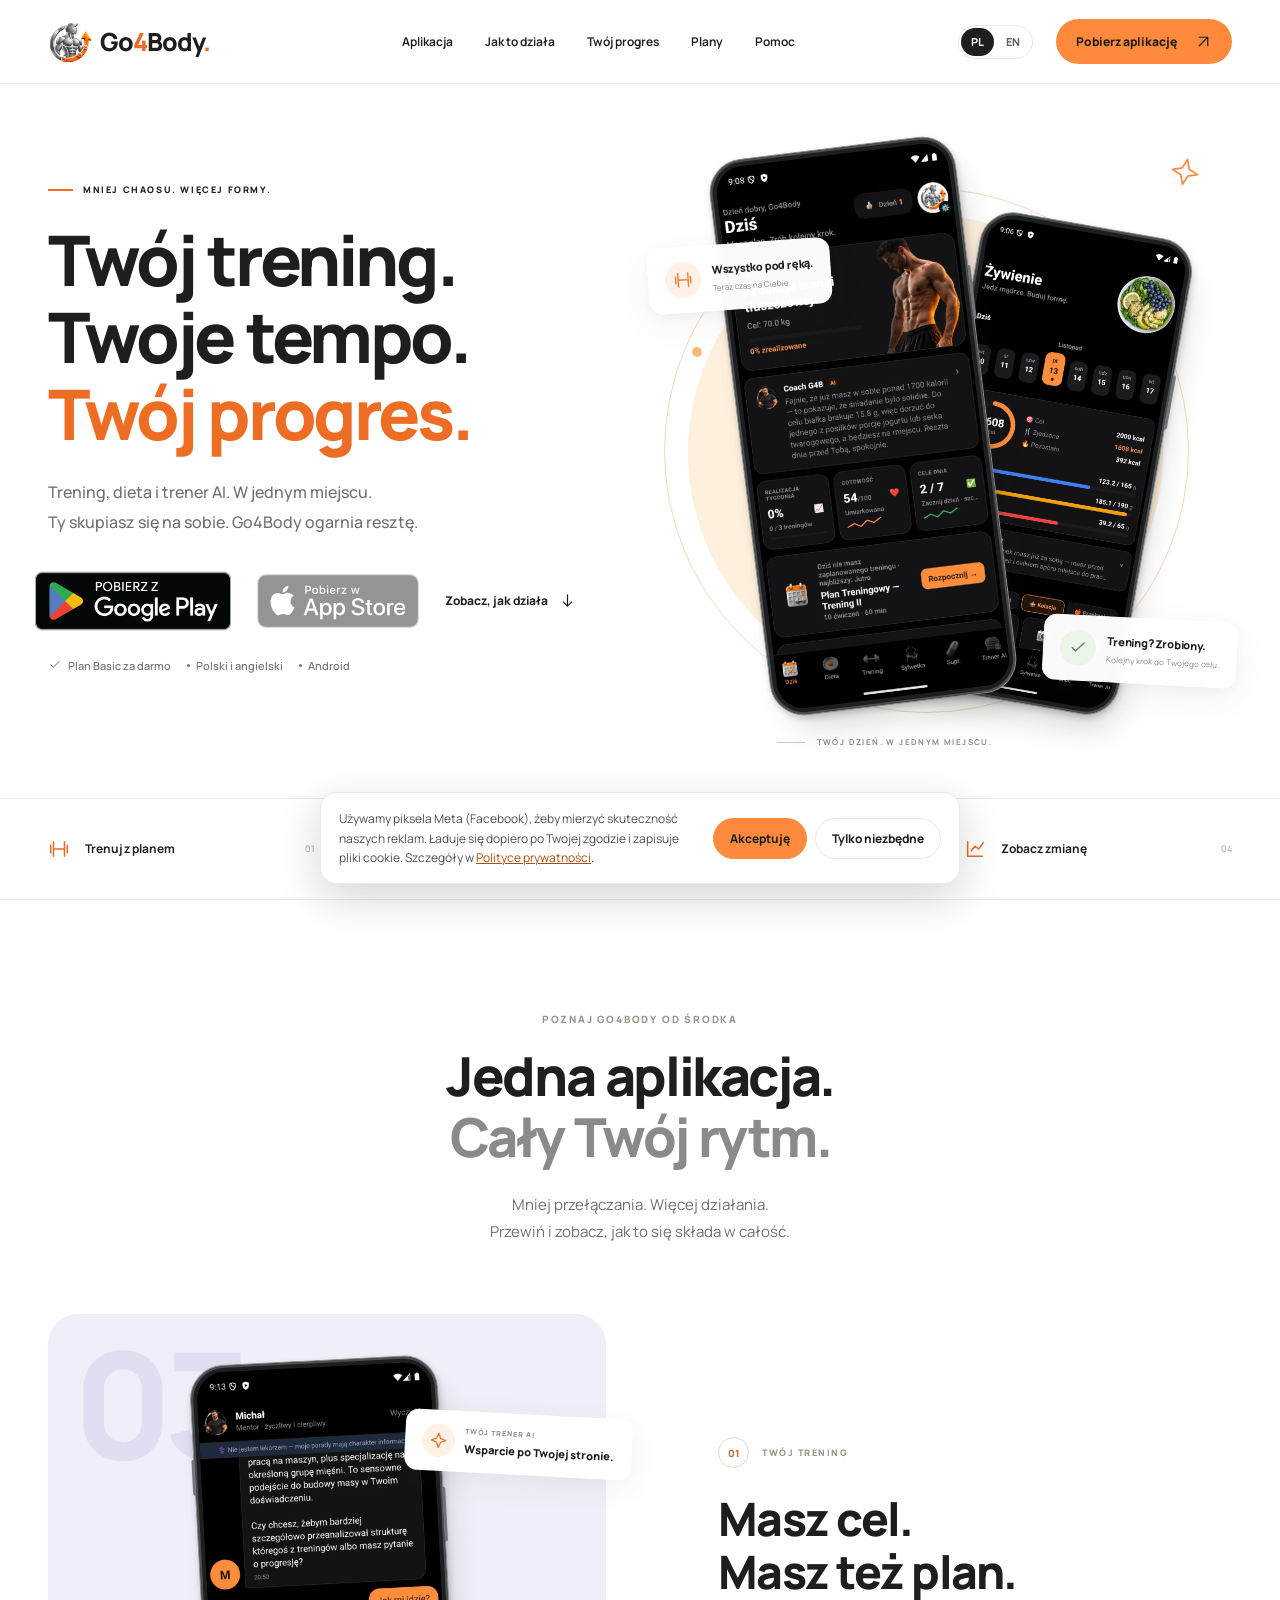
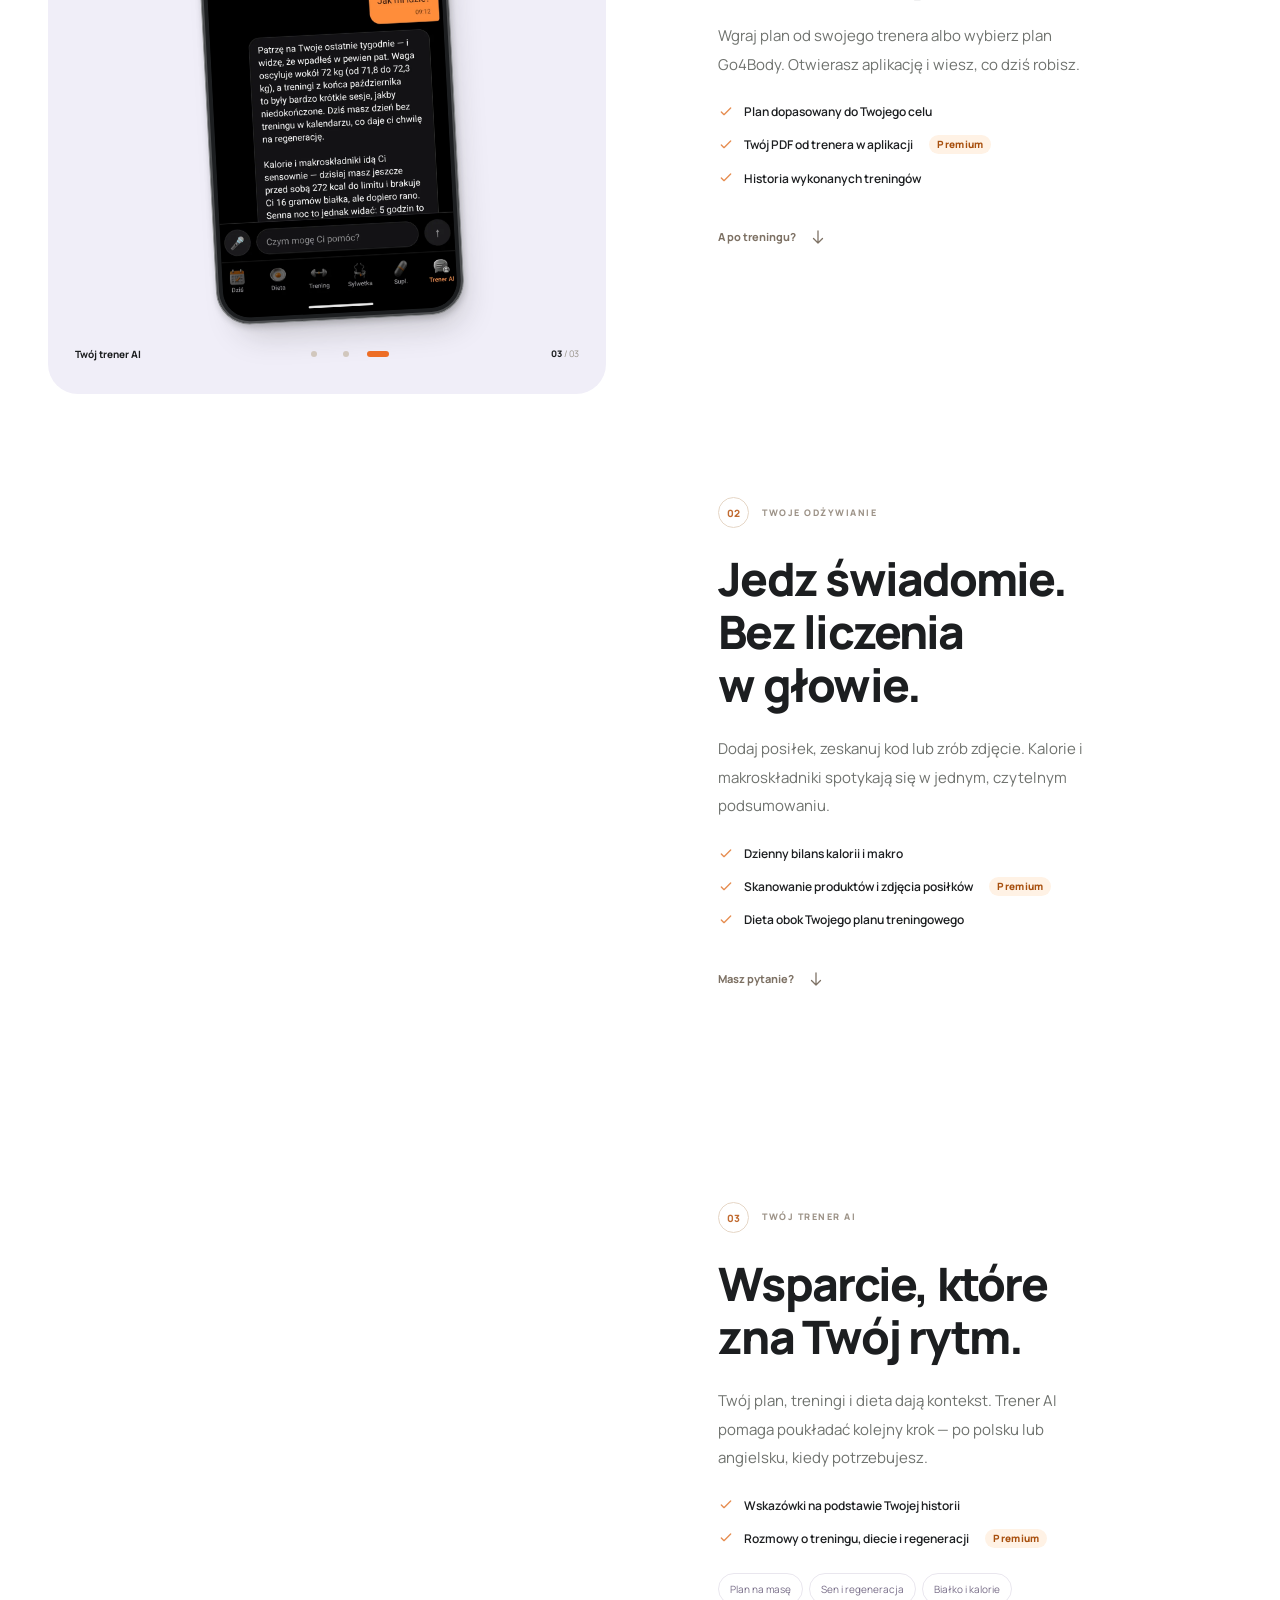
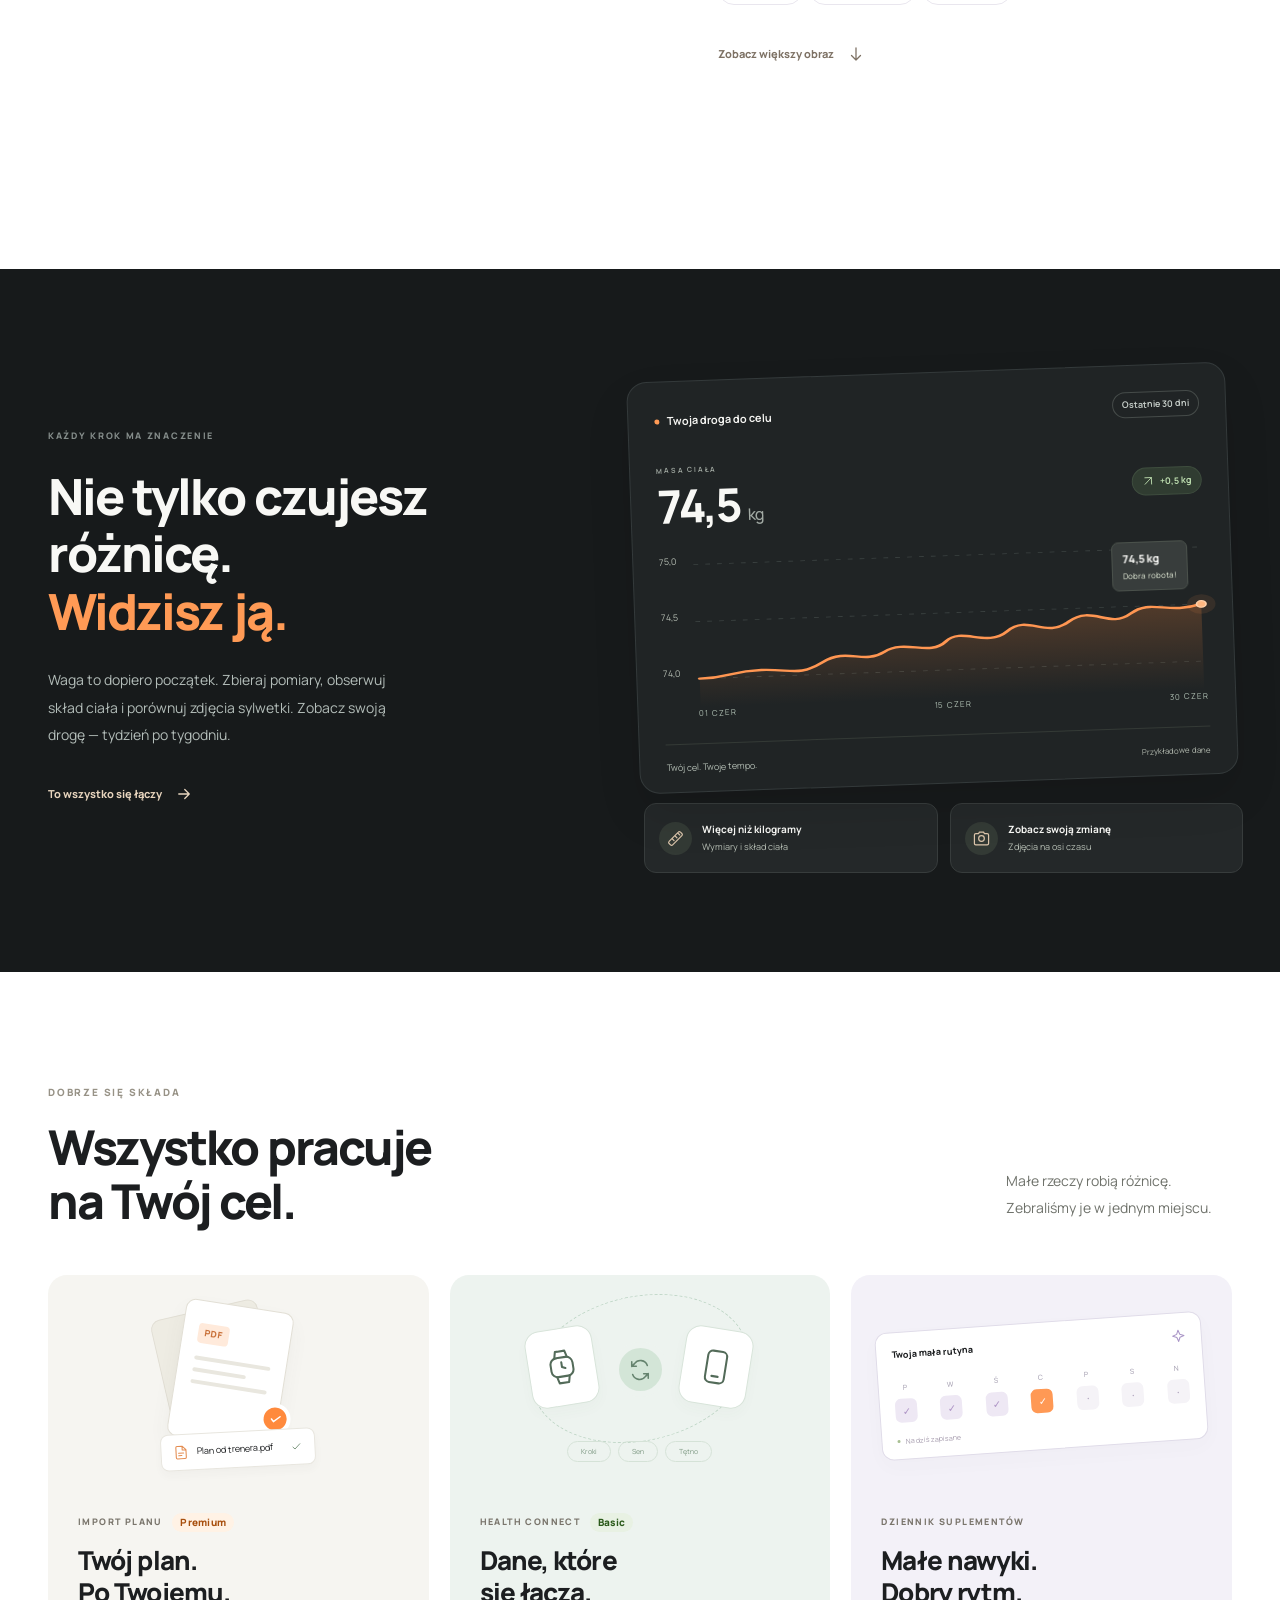
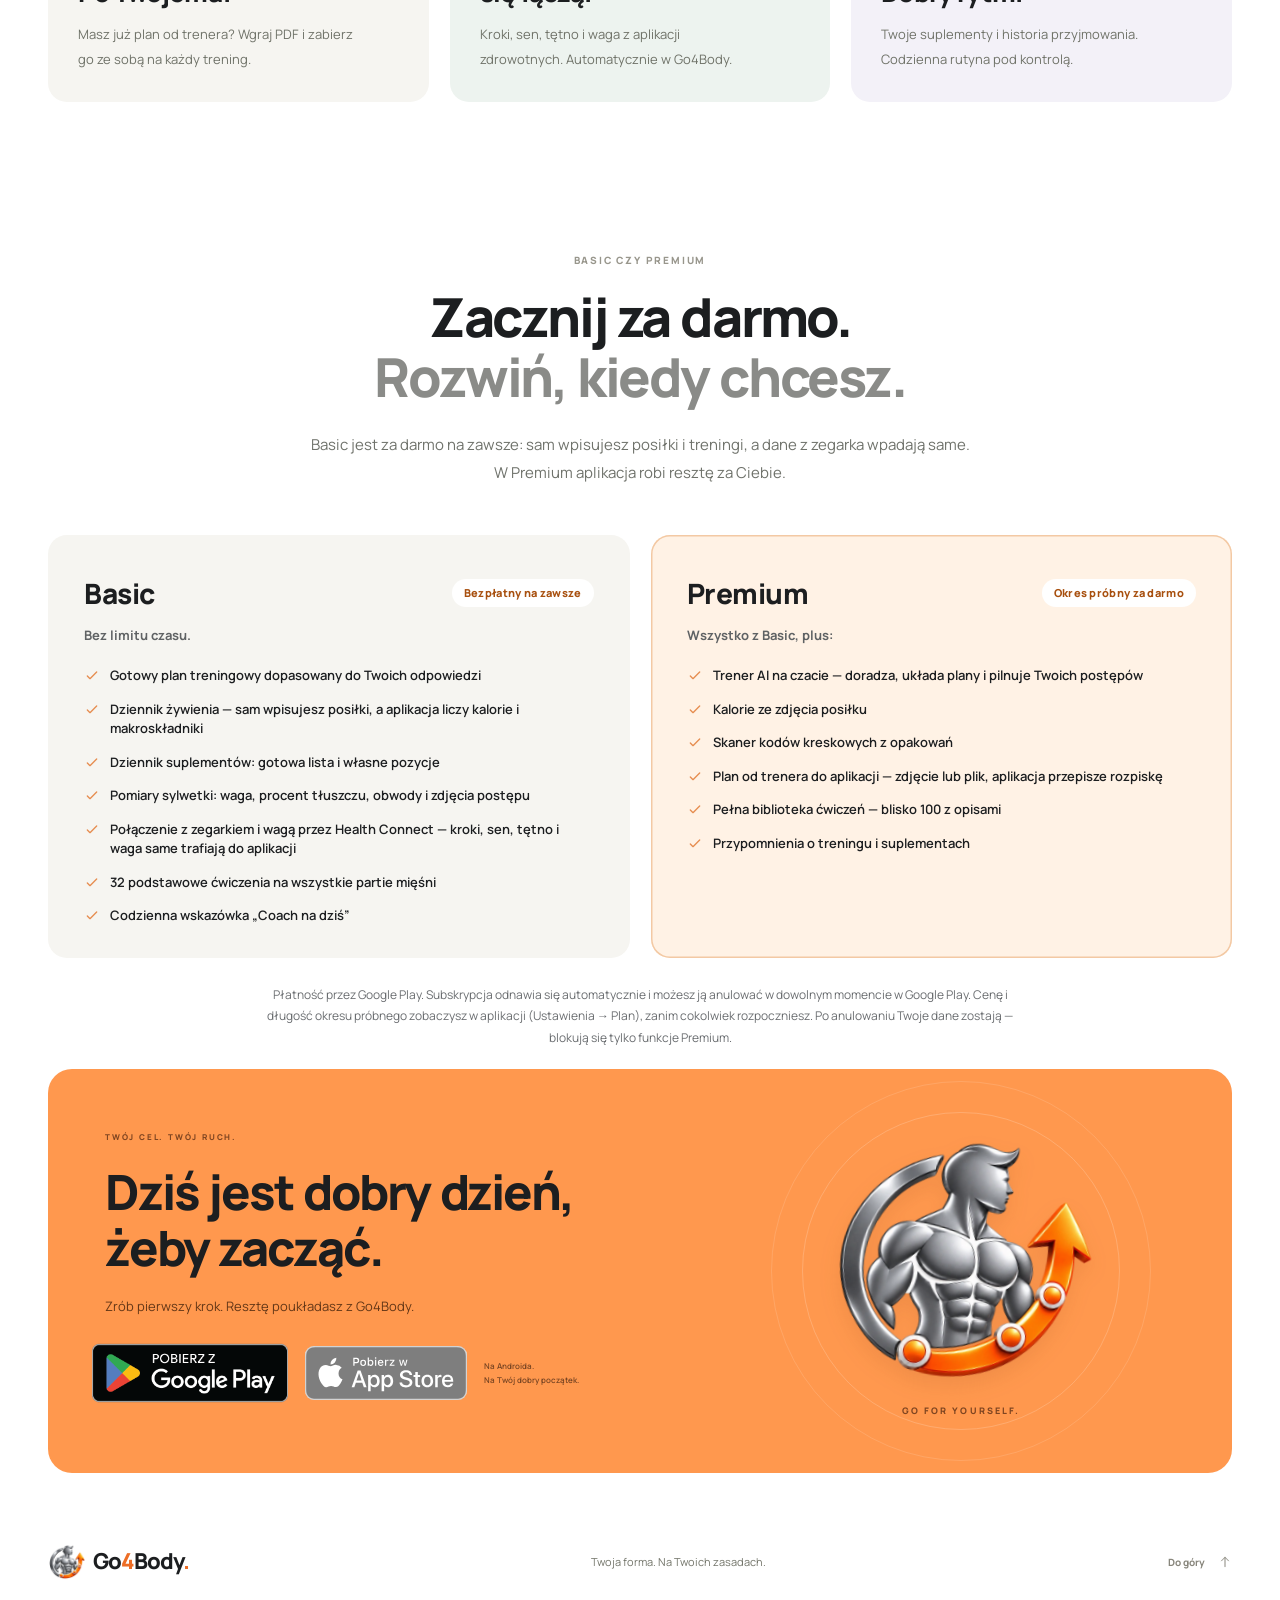
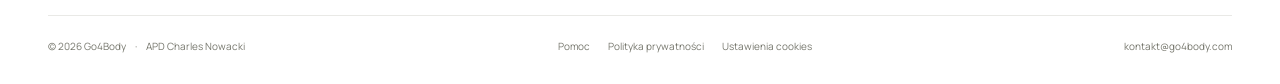
==== index.html @ 2a1e2f47 "feat: angielskie zrzuty aplikacji na stronie (przelacznik PL/EN podmienia obrazy) Cztery nowe obrazy" ====
<!doctype html>
<html lang="pl">
<head>
  <meta charset="utf-8">
  <meta name="viewport" content="width=device-width, initial-scale=1">
  <meta name="theme-color" content="#ff8a3d">
  <meta name="description" content="Trening, dieta i trener AI w jednym miejscu. Gotowy plan Go4Body albo plan od Twojego trenera, skaner produktów i dane z zegarka. Plan Basic za darmo na zawsze.">
  <link rel="canonical" href="https://go4body.com/">
  <meta property="og:type" content="website">
  <meta property="og:site_name" content="Go4Body">
  <meta property="og:locale" content="pl_PL">
  <meta property="og:title" content="Go4Body — Twój trening. Twoje tempo.">
  <meta property="og:description" content="Trening, dieta i trener AI w jednym miejscu. Plan Basic za darmo na zawsze.">
  <meta property="og:url" content="https://go4body.com/">
  <meta property="og:image" content="https://go4body.com/assets/og-image.png">
  <meta property="og:image:width" content="1200">
  <meta property="og:image:height" content="630">
  <meta property="og:image:alt" content="Go4Body — trening, dieta i trener AI w jednym miejscu">
  <meta name="twitter:card" content="summary_large_image">
  <meta name="twitter:image" content="https://go4body.com/assets/og-image.png">
  <title>Go4Body — Twój trening. Twoje tempo.</title>
  <link rel="icon" href="assets/logo.webp" type="image/webp">
  <link rel="apple-touch-icon" href="assets/icon.png">
  <link rel="preload" href="assets/manrope-latin.woff2" as="font" type="font/woff2" crossorigin>
  <link rel="stylesheet" href="styles.css">
  <script src="assets/gsap.min.js" defer></script>
  <script src="assets/ScrollTrigger.min.js" defer></script>
  <script src="script.js" defer></script>
  <!-- Piksel Meta: ładowany DOPIERO po zgodzie użytkownika (baner na dole strony) -->
  <script>
  window.g4bLoadPixel = function () {
    if (window.__g4bPixel) return; window.__g4bPixel = true;
    !function(f,b,e,v,n,t,s)
    {if(f.fbq)return;n=f.fbq=function(){n.callMethod?
    n.callMethod.apply(n,arguments):n.queue.push(arguments)};
    if(!f._fbq)f._fbq=n;n.push=n;n.loaded=!0;n.version='2.0';
    n.queue=[];t=b.createElement(e);t.async=!0;
    t.src=v;s=b.getElementsByTagName(e)[0];
    s.parentNode.insertBefore(t,s)}(window, document,'script',
    'https://connect.facebook.net/en_US/fbevents.js');
    fbq('init', '27949523448076139');
    fbq('track', 'PageView');
  };
  try { if (localStorage.getItem('g4b_consent') === 'granted') window.g4bLoadPixel(); } catch (e) {}
  </script>
</head>
<body>
  <svg class="icon-library" xmlns="http://www.w3.org/2000/svg" aria-hidden="true">
    <defs>
      <symbol id="i-arrow" viewBox="0 0 24 24"><path d="M5 12h14m-6-6 6 6-6 6"/></symbol>
      <symbol id="i-arrow-up" viewBox="0 0 24 24"><path d="M6 18 18 6M6 6h12v12"/></symbol>
      <symbol id="i-down" viewBox="0 0 24 24"><path d="M12 4v16m-6-6 6 6 6-6"/></symbol>
      <symbol id="i-check" viewBox="0 0 24 24"><path d="m5 12 4 4L19 6"/></symbol>
      <symbol id="i-dumbbell" viewBox="0 0 24 24"><path d="M6 4v16M3 8v8m15-12v16m3-12v8M6 12h12"/></symbol>
      <symbol id="i-food" viewBox="0 0 24 24"><path d="M4 3v6a3 3 0 0 0 6 0V3M7 3v18M20 21V3c-5 1-5 11 0 11"/></symbol>
      <symbol id="i-spark" viewBox="0 0 24 24"><path d="m12 3 2.5 6.5L21 12l-6.5 2.5L12 21l-2.5-6.5L3 12l6.5-2.5L12 3Z"/></symbol>
      <symbol id="i-chart" viewBox="0 0 24 24"><path d="M4 4v16h16M8 14l4-5 4 3 5-7"/></symbol>
      <symbol id="i-heart" viewBox="0 0 24 24"><path d="M20.8 4.6a5.5 5.5 0 0 0-7.8 0L12 5.7l-1.1-1.1a5.5 5.5 0 0 0-7.8 7.8L12 21l8.8-8.6a5.5 5.5 0 0 0 0-7.8Z"/></symbol>
      <symbol id="i-file" viewBox="0 0 24 24"><path d="M14 2H6a2 2 0 0 0-2 2v16a2 2 0 0 0 2 2h12a2 2 0 0 0 2-2V8l-6-6Zm0 0v6h6M8 13h8m-8 4h5"/></symbol>
      <symbol id="i-sync" viewBox="0 0 24 24"><path d="M20 7a8 8 0 0 0-14-2L3 8m0-5v5h5m-4 9a8 8 0 0 0 14 2l3-3m0 5v-5h-5"/></symbol>
      <symbol id="i-phone" viewBox="0 0 24 24"><rect x="6" y="2" width="12" height="20" rx="3"/><path d="M10 18h4"/></symbol>
      <symbol id="i-watch" viewBox="0 0 24 24"><rect x="5" y="6" width="14" height="12" rx="4"/><path d="m8 6 1-4h6l1 4m-8 12 1 4h6l1-4m-4-9v3l2 1"/></symbol>
      <symbol id="i-camera" viewBox="0 0 24 24"><path d="m8 5 1-2h6l1 2h4a2 2 0 0 1 2 2v12a2 2 0 0 1-2 2H4a2 2 0 0 1-2-2V7a2 2 0 0 1 2-2h4Z"/><circle cx="12" cy="12" r="4"/></symbol>
      <symbol id="i-ruler" viewBox="0 0 24 24"><path d="m3 16 13-13a2 2 0 0 1 3 0l2 2a2 2 0 0 1 0 3L8 21a2 2 0 0 1-3 0l-2-2a2 2 0 0 1 0-3Zm4-4 3 3m1-7 3 3m1-7 3 3"/></symbol>
      <symbol id="i-menu" viewBox="0 0 24 24"><path d="M4 7h16M4 12h16M4 17h16"/></symbol>
      <symbol id="i-close" viewBox="0 0 24 24"><path d="m6 6 12 12M6 18 18 6"/></symbol>
    </defs>
  </svg>

  <a class="skip-link" href="#main">Przejdź do treści</a>

  <header class="header" id="top">
    <div class="container nav">
      <a class="brand" href="#top" aria-label="Go4Body — początek strony">
        <img src="assets/logo.webp" alt="" width="48" height="48">
        <span>Go<span class="brand-four">4</span>Body<span class="brand-dot">.</span></span>
      </a>
      <nav class="desktop-nav" aria-label="Nawigacja główna">
        <a href="#aplikacja">Aplikacja</a>
        <a href="#jak-to-dziala">Jak to działa</a>
        <a href="#progres">Twój progres</a>
        <a href="#plany">Plany</a>
        <a href="pomoc.html">Pomoc</a>
      </nav>
      <div class="nav-actions">
        <div class="lang-switch" role="group" aria-label="Język strony"><button type="button" class="lang-btn active" data-lang="pl" aria-pressed="true">PL</button><button type="button" class="lang-btn" data-lang="en" aria-pressed="false">EN</button></div>
        <a class="button button-small" href="#pobierz">Pobierz aplikację <svg class="icon"><use href="#i-arrow-up"/></svg></a>
        <button class="menu-toggle" aria-label="Otwórz menu" aria-expanded="false" aria-controls="mobile-menu">
          <svg class="icon menu-open-icon"><use href="#i-menu"/></svg>
          <svg class="icon menu-close-icon"><use href="#i-close"/></svg>
        </button>
      </div>
    </div>
    <nav class="mobile-nav" id="mobile-menu" aria-label="Nawigacja mobilna" hidden>
      <a href="#aplikacja">Aplikacja <span>01</span></a>
      <a href="#jak-to-dziala">Jak to działa <span>02</span></a>
      <a href="#progres">Twój progres <span>03</span></a>
      <a href="#plany">Plany <span>04</span></a>
      <a href="pomoc.html">Pomoc <span>05</span></a>
      <a href="#pobierz">Pobierz Go4Body <svg class="icon"><use href="#i-arrow-up"/></svg></a>
    </nav>
    <div class="reading-progress" aria-hidden="true"></div>
  </header>

  <main id="main">
    <section class="hero container" id="aplikacja" aria-labelledby="hero-title">
      <div class="hero-copy">
        <p class="eyebrow hero-enter"><span class="eyebrow-line"></span> MNIEJ CHAOSU. WIĘCEJ FORMY.</p>
        <h1 id="hero-title" class="hero-enter">Twój trening.<br>Twoje tempo.<br><span class="orange">Twój progres.</span></h1>
        <p class="hero-description hero-enter">Trening, dieta i trener AI. W jednym miejscu.<br>Ty skupiasz się na sobie. Go4Body ogarnia resztę.</p>
        <div class="hero-cta hero-enter">
          <a class="play-badge" href="https://play.google.com/store/apps/details?id=com.go4body.app" target="_blank" rel="noopener noreferrer" aria-label="Pobierz Go4Body z Google Play — otwiera nową kartę">
            <img src="assets/google-play.png" alt="Pobierz z Google Play" width="196" height="76">
          </a>
          <span class="store-soon" tabindex="0" role="img" aria-label="Pobierz z App Store — w planach" data-tip="App Store — w planach"><img src="assets/app-store-pl.svg" alt="" width="162" height="54"></span>
          <a class="text-link hero-demo" href="#jak-to-dziala">Zobacz, jak działa <svg class="icon"><use href="#i-down"/></svg></a>
        </div>
        <div class="hero-notes hero-enter">
          <span><svg class="icon"><use href="#i-check"/></svg> Plan Basic za darmo</span>
          <span><span class="small-dot"></span> Polski i angielski</span>
          <span><span class="small-dot"></span> Android</span>
        </div>
      </div>

      <div class="hero-visual" aria-label="Podgląd ekranów aplikacji Go4Body">
        <div class="hero-disc" aria-hidden="true"></div>
        <div class="orbit orbit-one" aria-hidden="true"></div>
        <div class="orbit-dot" aria-hidden="true"></div>
        <svg class="hero-star icon" aria-hidden="true"><use href="#i-spark"/></svg>
        <div class="hero-phone-back device">
          <div class="device-glass"><img src="assets/screen-diet.webp" data-src-en="assets/screen-diet-en.webp" alt="Go4Body: bilans kalorii, makroskładniki i dziennik posiłków" width="720" height="1680"></div>
        </div>
        <div class="hero-phone-front device">
          <div class="device-glass"><img src="assets/screen-health.webp" data-src-en="assets/screen-health-en.webp" alt="Go4Body: podsumowanie dnia, cel, trening, kroki, sen i kalorie" width="720" height="1680" fetchpriority="high"></div>
        </div>
        <div class="floating-note note-top">
          <span class="note-icon"><svg class="icon"><use href="#i-dumbbell"/></svg></span>
          <span><strong>Wszystko pod ręką.</strong><small>Teraz czas na Ciebie.</small></span>
        </div>
        <div class="floating-note note-bottom">
          <span class="note-icon success"><svg class="icon"><use href="#i-check"/></svg></span>
          <span><strong>Trening? Zrobiony.</strong><small>Kolejny krok do Twojego celu.</small></span>
        </div>
        <p class="hero-visual-caption"><span class="caption-line"></span> TWÓJ DZIEŃ. W JEDNYM MIEJSCU.</p>
      </div>
    </section>

    <div class="benefit-band">
      <div class="container benefits">
        <a href="#krok-trening"><svg class="icon"><use href="#i-dumbbell"/></svg><span>Trenuj z planem</span><span class="benefit-number">01</span></a>
        <a href="#krok-dieta"><svg class="icon"><use href="#i-food"/></svg><span>Jedz świadomie</span><span class="benefit-number">02</span></a>
        <a href="#krok-coach"><svg class="icon"><use href="#i-spark"/></svg><span>Zapytaj trenera AI</span><span class="benefit-number">03</span></a>
        <a href="#progres"><svg class="icon"><use href="#i-chart"/></svg><span>Zobacz zmianę</span><span class="benefit-number">04</span></a>
      </div>
    </div>

    <section class="tour container" id="jak-to-dziala" aria-labelledby="tour-title">
      <div class="section-heading centered reveal">
        <p class="eyebrow">POZNAJ GO4BODY OD ŚRODKA</p>
        <h2 id="tour-title">Jedna aplikacja.<br><span class="muted-heading">Cały Twój rytm.</span></h2>
        <p>Mniej przełączania. Więcej działania.<br>Przewiń i zobacz, jak to się składa w całość.</p>
      </div>

      <div class="tour-layout">
        <div class="tour-visual-wrap">
          <div class="tour-visual" data-stage="0">
            <div class="tour-stage-number" aria-hidden="true">01</div>
            <div class="tour-phone device">
              <div class="device-glass tour-screens">
                <img class="tour-screen active" data-screen="0" src="assets/screen-training.webp" data-src-en="assets/screen-training-en.webp" alt="Ekran planu treningowego Go4Body" width="720" height="1680" loading="lazy">
                <img class="tour-screen" data-screen="1" src="assets/screen-diet.webp" data-src-en="assets/screen-diet-en.webp" alt="Ekran diety Go4Body" width="720" height="1680" loading="lazy" aria-hidden="true">
                <img class="tour-screen" data-screen="2" src="assets/screen-coach.webp" data-src-en="assets/screen-coach-en.webp" alt="Ekran trenera AI Go4Body" width="720" height="1680" loading="lazy" aria-hidden="true">
              </div>
            </div>
            <div class="tour-callout">
              <span class="tour-callout-icon"><svg class="icon"><use href="#i-dumbbell"/></svg></span>
              <span><small>TWÓJ TRENING</small><strong>Plan. Gotowy na dziś.</strong></span>
            </div>
            <div class="tour-control-row">
              <span class="tour-caption">Twój trening</span>
              <div class="tour-controls" aria-label="Przejdź do ekranu aplikacji">
                <button class="active" data-step-target="0" aria-label="Pokaż trening" aria-current="step"><span></span></button>
                <button data-step-target="1" aria-label="Pokaż dietę"><span></span></button>
                <button data-step-target="2" aria-label="Pokaż trenera AI"><span></span></button>
              </div>
              <span class="tour-counter"><span class="current-number">01</span> / 03</span>
            </div>
          </div>
        </div>

        <div class="tour-steps">
          <article class="tour-step" id="krok-trening" data-step="0">
            <div class="step-content reveal">
              <p class="step-eyebrow"><span>01</span> TWÓJ TRENING</p>
              <h3>Masz cel.<br>Masz też plan.</h3>
              <p class="step-description">Wgraj plan od swojego trenera albo wybierz plan Go4Body. Otwierasz aplikację i wiesz, co dziś robisz.</p>
              <ul class="check-list">
                <li><svg class="icon"><use href="#i-check"/></svg> Plan dopasowany do Twojego celu</li>
                <li><svg class="icon"><use href="#i-check"/></svg> Twój PDF od trenera w aplikacji <em class="tier">Premium</em></li>
                <li><svg class="icon"><use href="#i-check"/></svg> Historia wykonanych treningów</li>
              </ul>
              <a class="text-link step-next" href="#krok-dieta">A po treningu? <svg class="icon"><use href="#i-down"/></svg></a>
            </div>
            <div class="mobile-step-visual peach"><div class="device"><div class="device-glass"><img src="assets/screen-training.webp" data-src-en="assets/screen-training-en.webp" alt="Plan treningowy w Go4Body" width="720" height="1680" loading="lazy"></div></div></div>
          </article>
          <article class="tour-step" id="krok-dieta" data-step="1">
            <div class="step-content reveal">
              <p class="step-eyebrow"><span>02</span> TWOJE ODŻYWIANIE</p>
              <h3>Jedz świadomie.<br>Bez liczenia<br>w głowie.</h3>
              <p class="step-description">Dodaj posiłek, zeskanuj kod lub zrób zdjęcie. Kalorie i makroskładniki spotykają się w jednym, czytelnym podsumowaniu.</p>
              <ul class="check-list">
                <li><svg class="icon"><use href="#i-check"/></svg> Dzienny bilans kalorii i makro</li>
                <li><svg class="icon"><use href="#i-check"/></svg> Skanowanie produktów i zdjęcia posiłków <em class="tier">Premium</em></li>
                <li><svg class="icon"><use href="#i-check"/></svg> Dieta obok Twojego planu treningowego</li>
              </ul>
              <a class="text-link step-next" href="#krok-coach">Masz pytanie? <svg class="icon"><use href="#i-down"/></svg></a>
            </div>
            <div class="mobile-step-visual mint"><div class="device"><div class="device-glass"><img src="assets/screen-diet.webp" data-src-en="assets/screen-diet-en.webp" alt="Bilans kalorii i makroskładników w Go4Body" width="720" height="1680" loading="lazy"></div></div></div>
          </article>
          <article class="tour-step" id="krok-coach" data-step="2">
            <div class="step-content reveal">
              <p class="step-eyebrow"><span>03</span> TWÓJ TRENER AI</p>
              <h3>Wsparcie, które<br>zna Twój rytm.</h3>
              <p class="step-description">Twój plan, treningi i dieta dają kontekst. Trener AI pomaga poukładać kolejny krok — po polsku lub angielsku, kiedy potrzebujesz.</p>
              <ul class="check-list">
                <li><svg class="icon"><use href="#i-check"/></svg> Wskazówki na podstawie Twojej historii</li>
                <li><svg class="icon"><use href="#i-check"/></svg> Rozmowy o treningu, diecie i regeneracji <em class="tier">Premium</em></li>
              </ul>
              <div class="topic-chips"><span>Plan na masę</span><span>Sen i regeneracja</span><span>Białko i kalorie</span></div>
              <a class="text-link step-next" href="#progres">Zobacz większy obraz <svg class="icon"><use href="#i-down"/></svg></a>
            </div>
            <div class="mobile-step-visual lilac"><div class="device"><div class="device-glass"><img src="assets/screen-coach.webp" data-src-en="assets/screen-coach-en.webp" alt="Trener AI i tematy rozmów w Go4Body" width="720" height="1680" loading="lazy"></div></div></div>
          </article>
        </div>
      </div>
    </section>

    <section class="progress-section" id="progres" aria-labelledby="progress-title">
      <div class="container progress-layout">
        <div class="progress-copy reveal">
          <p class="eyebrow">KAŻDY KROK MA ZNACZENIE</p>
          <h2 id="progress-title">Nie tylko czujesz<br>różnicę.<br><span>Widzisz ją.</span></h2>
          <p>Waga to dopiero początek. Zbieraj pomiary, obserwuj skład ciała i porównuj zdjęcia sylwetki. Zobacz swoją drogę — tydzień po tygodniu.</p>
          <a class="text-link" href="#wszystko">To wszystko się łączy <svg class="icon"><use href="#i-arrow"/></svg></a>
        </div>
        <div class="progress-visual reveal">
          <div class="analytics-card">
            <div class="analytics-top"><span><span class="chart-dot"></span> Twoja droga do celu</span><span class="chart-period">Ostatnie 30 dni</span></div>
            <div class="analytics-summary"><div><small>MASA CIAŁA</small><strong>74,5 <span>kg</span></strong></div><div class="chart-change"><svg class="icon"><use href="#i-arrow-up"/></svg> +0,5 kg</div></div>
            <div class="chart" role="img" aria-label="Przykładowy wykres masy ciała: wzrost od 74 do 74,5 kilograma w ciągu miesiąca.">
              <div class="chart-scale"><span>75,0</span><span>74,5</span><span>74,0</span></div>
              <svg viewBox="0 0 430 190" preserveAspectRatio="none" aria-hidden="true">
                <defs><linearGradient id="chart-fill" x1="0" y1="0" x2="0" y2="1"><stop offset="0%" stop-color="#ff8a3d" stop-opacity=".22"/><stop offset="100%" stop-color="#ff8a3d" stop-opacity="0"/></linearGradient></defs>
                <path class="chart-grid" d="M0 15H430M0 85H430M0 155H430"/>
                <path class="chart-area" d="M2 155C28 155 28 147 54 147S85 157 106 140S140 145 158 130S196 138 210 120S244 130 262 110S294 121 314 101S348 112 366 94S397 97 426 85V190H2Z"/>
                <path class="chart-line" d="M2 155C28 155 28 147 54 147S85 157 106 140S140 145 158 130S196 138 210 120S244 130 262 110S294 121 314 101S348 112 366 94S397 97 426 85"/>
                <circle class="chart-end-halo" cx="426" cy="85" r="12"/><circle class="chart-end-dot" cx="426" cy="85" r="4"/>
              </svg>
              <div class="chart-tooltip">74,5 kg <span>Dobra robota!</span></div>
              <div class="chart-dates"><span>01 CZER</span><span>15 CZER</span><span>30 CZER</span></div>
            </div>
            <div class="analytics-bottom"><span>Twój cel. Twoje tempo.</span><span>Przykładowe dane</span></div>
          </div>
          <div class="progress-mini-cards">
            <div><span class="mini-icon"><svg class="icon"><use href="#i-ruler"/></svg></span><span><strong>Więcej niż kilogramy</strong><small>Wymiary i skład ciała</small></span></div>
            <div><span class="mini-icon"><svg class="icon"><use href="#i-camera"/></svg></span><span><strong>Zobacz swoją zmianę</strong><small>Zdjęcia na osi czasu</small></span></div>
          </div>
        </div>
      </div>
    </section>

    <section class="extras container" id="wszystko" aria-labelledby="extras-title">
      <div class="extras-heading reveal">
        <div><p class="eyebrow">DOBRZE SIĘ SKŁADA</p><h2 id="extras-title">Wszystko pracuje<br>na Twój cel.</h2></div>
        <p>Małe rzeczy robią różnicę.<br>Zebraliśmy je w jednym miejscu.</p>
      </div>
      <div class="extras-grid">
        <article class="extra-card extra-pdf reveal">
          <div class="extra-illustration pdf-illustration" aria-hidden="true">
            <div class="paper paper-back"></div>
            <div class="paper paper-front"><span class="pdf-label">PDF</span><span class="paper-line"></span><span class="paper-line short"></span><span class="paper-line"></span><div class="paper-check"><svg class="icon"><use href="#i-check"/></svg></div></div>
            <div class="file-chip"><svg class="icon"><use href="#i-file"/></svg> Plan od trenera.pdf <svg class="icon"><use href="#i-check"/></svg></div>
          </div>
          <div class="extra-copy"><span class="extra-kicker">IMPORT PLANU <em class="tier">Premium</em></span><h3>Twój plan.<br>Po Twojemu.</h3><p>Masz już plan od trenera? Wgraj PDF i zabierz go ze sobą na każdy trening.</p></div>
        </article>
        <article class="extra-card extra-health reveal">
          <div class="extra-illustration health-illustration" aria-hidden="true">
            <div class="health-orbit"></div>
            <div class="health-node watch-node"><svg class="icon"><use href="#i-watch"/></svg></div>
            <div class="sync-node"><svg class="icon"><use href="#i-sync"/></svg></div>
            <div class="health-node phone-node"><svg class="icon"><use href="#i-phone"/></svg></div>
            <div class="health-tags"><span>Kroki</span><span>Sen</span><span>Tętno</span></div>
          </div>
          <div class="extra-copy"><span class="extra-kicker">HEALTH CONNECT <em class="tier tier-basic">Basic</em></span><h3>Dane, które<br>się łączą.</h3><p>Kroki, sen, tętno i waga z aplikacji zdrowotnych. Automatycznie w Go4Body.</p></div>
        </article>
        <article class="extra-card extra-habits reveal">
          <div class="extra-illustration habits-illustration" aria-hidden="true">
            <div class="habit-widget"><div class="habit-widget-top"><span>Twoja mała rutyna</span><svg class="icon"><use href="#i-spark"/></svg></div><div class="habit-days"><span>P<i class="done">✓</i></span><span>W<i class="done">✓</i></span><span>Ś<i class="done">✓</i></span><span>C<i class="today">✓</i></span><span>P<i>·</i></span><span>S<i>·</i></span><span>N<i>·</i></span></div><div class="habit-saved"><span class="small-dot"></span> Na dziś zapisane</div></div>
          </div>
          <div class="extra-copy"><span class="extra-kicker">DZIENNIK SUPLEMENTÓW</span><h3>Małe nawyki.<br>Dobry rytm.</h3><p>Twoje suplementy i historia przyjmowania. Codzienna rutyna pod kontrolą.</p></div>
        </article>
      </div>
    </section>

    <section class="plans container" id="plany" aria-labelledby="plans-title">
      <div class="section-heading centered reveal">
        <p class="eyebrow">BASIC CZY PREMIUM</p>
        <h2 id="plans-title">Zacznij za darmo.<br><span class="muted-heading">Rozwiń, kiedy chcesz.</span></h2>
        <p>Basic jest za darmo na zawsze: sam wpisujesz posiłki i treningi, a dane z zegarka wpadają same.<br>W Premium aplikacja robi resztę za Ciebie.</p>
      </div>
      <div class="plans-grid">
        <article class="plan-card reveal">
          <div class="plan-head"><h3>Basic</h3><span class="plan-tag">Bezpłatny na zawsze</span></div>
          <p class="plan-lead">Bez limitu czasu.</p>
          <ul class="check-list"><li><svg class="icon"><use href="#i-check"/></svg> Gotowy plan treningowy dopasowany do Twoich odpowiedzi</li><li><svg class="icon"><use href="#i-check"/></svg> Dziennik żywienia — sam wpisujesz posiłki, a aplikacja liczy kalorie i makroskładniki</li><li><svg class="icon"><use href="#i-check"/></svg> Dziennik suplementów: gotowa lista i własne pozycje</li><li><svg class="icon"><use href="#i-check"/></svg> Pomiary sylwetki: waga, procent tłuszczu, obwody i zdjęcia postępu</li><li><svg class="icon"><use href="#i-check"/></svg> Połączenie z zegarkiem i wagą przez Health Connect — kroki, sen, tętno i waga same trafiają do aplikacji</li><li><svg class="icon"><use href="#i-check"/></svg> 32 podstawowe ćwiczenia na wszystkie partie mięśni</li><li><svg class="icon"><use href="#i-check"/></svg> Codzienna wskazówka „Coach na dziś”</li></ul>
        </article>
        <article class="plan-card plan-card-premium reveal">
          <div class="plan-head"><h3>Premium</h3><span class="plan-tag">Okres próbny za darmo</span></div>
          <p class="plan-lead">Wszystko z Basic, plus:</p>
          <ul class="check-list"><li><svg class="icon"><use href="#i-check"/></svg> Trener AI na czacie — doradza, układa plany i pilnuje Twoich postępów</li><li><svg class="icon"><use href="#i-check"/></svg> Kalorie ze zdjęcia posiłku</li><li><svg class="icon"><use href="#i-check"/></svg> Skaner kodów kreskowych z opakowań</li><li><svg class="icon"><use href="#i-check"/></svg> Plan od trenera do aplikacji — zdjęcie lub plik, aplikacja przepisze rozpiskę</li><li><svg class="icon"><use href="#i-check"/></svg> Pełna biblioteka ćwiczeń — blisko 100 z opisami</li><li><svg class="icon"><use href="#i-check"/></svg> Przypomnienia o treningu i suplementach</li></ul>
        </article>
      </div>
      <p class="plans-note">Płatność przez Google Play. Subskrypcja odnawia się automatycznie i możesz ją anulować w dowolnym momencie w Google Play. Cenę i długość okresu próbnego zobaczysz w aplikacji (Ustawienia → Plan), zanim cokolwiek rozpoczniesz. Po anulowaniu Twoje dane zostają — blokują się tylko funkcje Premium.</p>
    </section>

    <section class="download-section container" id="pobierz" aria-labelledby="download-title">
      <div class="download-card reveal">
        <div class="download-copy">
          <p class="eyebrow">TWÓJ CEL. TWÓJ RUCH.</p>
          <h2 id="download-title">Dziś jest dobry dzień,<br>żeby zacząć.</h2>
          <p>Zrób pierwszy krok. Resztę poukładasz z Go4Body.</p>
          <div class="download-links"><a class="play-badge" href="https://play.google.com/store/apps/details?id=com.go4body.app" target="_blank" rel="noopener noreferrer" aria-label="Pobierz Go4Body z Google Play — otwiera nową kartę"><img src="assets/google-play.png" alt="Pobierz z Google Play" width="196" height="76" loading="lazy"></a><span class="store-soon" tabindex="0" role="img" aria-label="Pobierz z App Store — w planach" data-tip="App Store — w planach"><img src="assets/app-store-pl.svg" alt="" width="162" height="54"></span><span>Na Androida.<br>Na Twój dobry początek.</span></div>
        </div>
        <div class="download-art" aria-hidden="true"><div class="download-ring ring-a"></div><div class="download-ring ring-b"></div><img src="assets/logo.webp" alt="" width="360" height="360" loading="lazy"><span class="download-art-caption">GO FOR YOURSELF.</span></div>
      </div>
    </section>
  </main>

  <footer class="footer container">
    <div class="footer-top"><a class="brand" href="#top" aria-label="Go4Body — początek strony"><img src="assets/logo.webp" alt="" width="42" height="42"><span>Go<span class="brand-four">4</span>Body<span class="brand-dot">.</span></span></a><span class="footer-tagline">Twoja forma. Na Twoich zasadach.</span><a class="text-link" href="#top">Do góry <svg class="icon"><use href="#i-down"/></svg></a></div>
    <div class="footer-bottom"><span>© 2026 Go4Body <span class="footer-dot">·</span> APD Charles Nowacki</span><span class="footer-links"><a href="pomoc.html">Pomoc</a><a href="privacy.html">Polityka prywatności</a><button type="button" class="footer-link-btn" id="cookieSettings">Ustawienia cookies</button></span><a href="mailto:kontakt@go4body.com">kontakt@go4body.com</a></div>
  </footer>

  <div class="consent" id="consent" role="dialog" aria-label="Zgoda na pliki cookie">
    <p>Używamy piksela Meta (Facebook), żeby mierzyć skuteczność naszych reklam. Ładuje się dopiero po Twojej zgodzie i zapisuje pliki cookie. Szczegóły w <a href="privacy.html#strona-www">Polityce prywatności</a>.</p>
    <div class="consent-actions">
      <button type="button" class="consent-btn primary" id="consentYes">Akceptuję</button>
      <button type="button" class="consent-btn" id="consentNo">Tylko niezbędne</button>
    </div>
  </div>
  <script>
  (function () {
    // ── Język PL / EN: tłumaczenie tekstów w locie (oryginał polski zostaje w HTML, dla wyszukiwarek) ──
    var EN = {
  "__title": "Go4Body — Your training. Your pace.",
  "__description": "Training, nutrition and an AI coach in one place. A ready-made Go4Body plan or your trainer's plan, a product scanner and watch data. The Basic plan is free forever.",
  "Przejdź do treści": "Skip to content",
  "Aplikacja": "App",
  "Jak to działa": "How it works",
  "Twój progres": "Your progress",
  "Plany": "Plans",
  "Pomoc": "Help",
  "Pobierz aplikację": "Get the app",
  "Pobierz Go4Body": "Get Go4Body",
  "MNIEJ CHAOSU. WIĘCEJ FORMY.": "LESS CHAOS. MORE FORM.",
  "Twój trening.": "Your training.",
  "Twoje tempo.": "Your pace.",
  "Twój progres.": "Your progress.",
  "Trening, dieta i trener AI. W jednym miejscu.": "Training, nutrition and an AI coach. In one place.",
  "Ty skupiasz się na sobie. Go4Body ogarnia resztę.": "You focus on yourself. Go4Body handles the rest.",
  "Zobacz, jak działa": "See how it works",
  "Plan Basic za darmo": "Basic plan is free",
  "Polski i angielski": "Polish and English",
  "Wszystko pod ręką.": "Everything at hand.",
  "Teraz czas na Ciebie.": "Now it's time for you.",
  "Trening? Zrobiony.": "Workout? Done.",
  "Kolejny krok do Twojego celu.": "Another step toward your goal.",
  "TWÓJ DZIEŃ. W JEDNYM MIEJSCU.": "YOUR DAY. IN ONE PLACE.",
  "Trenuj z planem": "Train with a plan",
  "Jedz świadomie": "Eat mindfully",
  "Zapytaj trenera AI": "Ask the AI coach",
  "Zobacz zmianę": "See the change",
  "POZNAJ GO4BODY OD ŚRODKA": "GET TO KNOW GO4BODY FROM THE INSIDE",
  "Jedna aplikacja.": "One app.",
  "Cały Twój rytm.": "Your whole rhythm.",
  "Mniej przełączania. Więcej działania.": "Less switching. More doing.",
  "Przewiń i zobacz, jak to się składa w całość.": "Scroll to see how it all comes together.",
  "TWÓJ TRENING": "YOUR TRAINING",
  "Plan. Gotowy na dziś.": "A plan. Ready for today.",
  "Twój trening": "Your training",
  "Masz cel.": "You have a goal.",
  "Masz też plan.": "Now you have a plan, too.",
  "Wgraj plan od swojego trenera albo wybierz plan Go4Body. Otwierasz aplikację i wiesz, co dziś robisz.": "Upload a plan from your trainer or pick a Go4Body plan. You open the app and know what you're doing today.",
  "Plan dopasowany do Twojego celu": "A plan matched to your goal",
  "Twój PDF od trenera w aplikacji": "Your trainer's PDF in the app",
  "Historia wykonanych treningów": "History of completed workouts",
  "A po treningu?": "And after training?",
  "TWOJE ODŻYWIANIE": "YOUR NUTRITION",
  "Jedz świadomie.": "Eat mindfully.",
  "Bez liczenia": "No counting",
  "w głowie.": "in your head.",
  "Dodaj posiłek, zeskanuj kod lub zrób zdjęcie. Kalorie i makroskładniki spotykają się w jednym, czytelnym podsumowaniu.": "Add a meal, scan a barcode or take a photo. Calories and macros come together in one clear summary.",
  "Dzienny bilans kalorii i makro": "Daily calorie and macro balance",
  "Skanowanie produktów i zdjęcia posiłków": "Product scanning and meal photos",
  "Dieta obok Twojego planu treningowego": "Nutrition next to your training plan",
  "Masz pytanie?": "Have a question?",
  "TWÓJ TRENER AI": "YOUR AI COACH",
  "Wsparcie, które": "Support that",
  "zna Twój rytm.": "knows your rhythm.",
  "Twój plan, treningi i dieta dają kontekst. Trener AI pomaga poukładać kolejny krok — po polsku lub angielsku, kiedy potrzebujesz.": "Your plan, workouts and diet give it context. The AI coach helps you work out the next step — in Polish or English, whenever you need it.",
  "Wskazówki na podstawie Twojej historii": "Tips based on your history",
  "Rozmowy o treningu, diecie i regeneracji": "Conversations about training, nutrition and recovery",
  "Plan na masę": "Mass-building plan",
  "Sen i regeneracja": "Sleep and recovery",
  "Białko i kalorie": "Protein and calories",
  "Zobacz większy obraz": "See the bigger picture",
  "KAŻDY KROK MA ZNACZENIE": "EVERY STEP MATTERS",
  "Nie tylko czujesz": "You don't just feel",
  "różnicę.": "the difference.",
  "Widzisz ją.": "You see it.",
  "Waga to dopiero początek. Zbieraj pomiary, obserwuj skład ciała i porównuj zdjęcia sylwetki. Zobacz swoją drogę — tydzień po tygodniu.": "Weight is only the beginning. Collect measurements, track body composition and compare physique photos. See your journey — week by week.",
  "To wszystko się łączy": "It all connects",
  "Twoja droga do celu": "Your road to the goal",
  "Ostatnie 30 dni": "Last 30 days",
  "MASA CIAŁA": "BODY WEIGHT",
  "74,5": "74.5",
  "+0,5 kg": "+0.5 kg",
  "75,0": "75.0",
  "74,0": "74.0",
  "74,5 kg": "74.5 kg",
  "Dobra robota!": "Nice work!",
  "01 CZER": "JUN 01",
  "15 CZER": "JUN 15",
  "30 CZER": "JUN 30",
  "Twój cel. Twoje tempo.": "Your goal. Your pace.",
  "Przykładowe dane": "Sample data",
  "Więcej niż kilogramy": "More than kilograms",
  "Wymiary i skład ciała": "Measurements and body composition",
  "Zobacz swoją zmianę": "See your change",
  "Zdjęcia na osi czasu": "Photos on a timeline",
  "DOBRZE SIĘ SKŁADA": "IT ALL FITS TOGETHER",
  "Wszystko pracuje": "Everything works",
  "na Twój cel.": "toward your goal.",
  "Małe rzeczy robią różnicę.": "Small things make a difference.",
  "Zebraliśmy je w jednym miejscu.": "We've gathered them in one place.",
  "Plan od trenera.pdf": "Trainer plan.pdf",
  "IMPORT PLANU": "PLAN IMPORT",
  "Twój plan.": "Your plan.",
  "Po Twojemu.": "Your way.",
  "Masz już plan od trenera? Wgraj PDF i zabierz go ze sobą na każdy trening.": "Already have a plan from your trainer? Upload a PDF and take it with you to every workout.",
  "Kroki": "Steps",
  "Sen": "Sleep",
  "Tętno": "Heart rate",
  "Dane, które": "Data that",
  "się łączą.": "comes together.",
  "Kroki, sen, tętno i waga z aplikacji zdrowotnych. Automatycznie w Go4Body.": "Steps, sleep, heart rate and weight from health apps. Automatically in Go4Body.",
  "Twoja mała rutyna": "Your small routine",
  "Na dziś zapisane": "Saved for today",
  "DZIENNIK SUPLEMENTÓW": "SUPPLEMENT LOG",
  "Małe nawyki.": "Small habits.",
  "Dobry rytm.": "A good rhythm.",
  "Twoje suplementy i historia przyjmowania. Codzienna rutyna pod kontrolą.": "Your supplements and intake history. Your daily routine under control.",
  "BASIC CZY PREMIUM": "BASIC OR PREMIUM",
  "Zacznij za darmo.": "Start for free.",
  "Rozwiń, kiedy chcesz.": "Upgrade whenever you like.",
  "W Basic wpisujesz wszystko sam — za darmo, na zawsze.": "In Basic you log everything yourself — free, forever.",
  "W Premium aplikacja robi to za Ciebie.": "In Premium the app does it for you.",
  "Bezpłatny na zawsze": "Free forever",
  "Bez limitu czasu.": "No time limit.",
  "Gotowy plan treningowy dopasowany do Twoich odpowiedzi": "A ready-made training plan matched to your answers",
  "Dziennik żywienia — sam wpisujesz posiłki, a aplikacja liczy kalorie i makroskładniki": "Nutrition log — you enter meals, and the app counts calories and macros",
  "Dziennik suplementów: gotowa lista i własne pozycje": "Supplement log: a ready list and your own items",
  "Pomiary sylwetki: waga, procent tłuszczu, obwody i zdjęcia postępu": "Body measurements: weight, body fat %, circumferences and progress photos",
  "32 podstawowe ćwiczenia na wszystkie partie mięśni": "32 core exercises covering every muscle group",
  "Codzienna wskazówka „Coach na dziś”": "A daily “Coach for today” tip",
  "Okres próbny za darmo": "Free trial",
  "Wszystko z Basic, plus:": "Everything in Basic, plus:",
  "Trener AI na czacie — doradza, układa plany i pilnuje Twoich postępów": "AI coach chat — advises, builds plans and keeps track of your progress",
  "Kalorie ze zdjęcia posiłku": "Calories from a meal photo",
  "Skaner kodów kreskowych z opakowań": "Barcode scanner for packaged products",
  "Połączenie z zegarkiem i wagą — kroki, sen, tętno i waga przez Health Connect": "Watch and scale connection — steps, sleep, heart rate and weight via Health Connect",
  "Plan od trenera do aplikacji — zdjęcie lub plik, aplikacja przepisze rozpiskę": "Your trainer's plan into the app — a photo or a file, the app copies the plan for you",
  "Pełna biblioteka ćwiczeń — blisko 100 z opisami": "Full exercise library — nearly 100 with descriptions",
  "Przypomnienia o treningu i suplementach": "Reminders for workouts and supplements",
  "Płatność przez Google Play. Subskrypcja odnawia się automatycznie i możesz ją anulować w dowolnym momencie w Google Play. Cenę i długość okresu próbnego zobaczysz w aplikacji (Ustawienia → Plan), zanim cokolwiek rozpoczniesz. Po anulowaniu Twoje dane zostają — blokują się tylko funkcje Premium.": "Payment through Google Play. The subscription renews automatically and you can cancel at any time in Google Play. You will see the price and the length of the free trial in the app (Settings → Plan) before you start anything. After you cancel, your data stays — only the Premium features are locked.",
  "TWÓJ CEL. TWÓJ RUCH.": "YOUR GOAL. YOUR MOVE.",
  "Dziś jest dobry dzień,": "Today is a good day",
  "żeby zacząć.": "to start.",
  "Zrób pierwszy krok. Resztę poukładasz z Go4Body.": "Take the first step. You'll sort out the rest with Go4Body.",
  "Na Androida.": "For Android.",
  "Na Twój dobry początek.": "For your good start.",
  "Twoja forma. Na Twoich zasadach.": "Your form. On your terms.",
  "Do góry": "Back to top",
  "Polityka prywatności": "Privacy Policy",
  "Ustawienia cookies": "Cookie settings",
  "Używamy piksela Meta (Facebook), żeby mierzyć skuteczność naszych reklam. Ładuje się dopiero po Twojej zgodzie i zapisuje pliki cookie. Szczegóły w": "We use the Meta (Facebook) pixel to measure how well our ads work. It loads only after you agree and it sets cookies. Details in the",
  "Polityce prywatności": "Privacy Policy",
  "Akceptuję": "Accept",
  "Tylko niezbędne": "Essential only",
  "Go4Body — początek strony": "Go4Body — back to the top",
  "Nawigacja główna": "Main navigation",
  "Język strony": "Site language",
  "Otwórz menu": "Open menu",
  "Zamknij menu": "Close menu",
  "Nawigacja mobilna": "Mobile navigation",
  "Pobierz Go4Body z Google Play — otwiera nową kartę": "Get Go4Body on Google Play — opens in a new tab",
  "Pobierz z Google Play": "Get it on Google Play",
  "Pobierz z App Store — w planach": "Get it on the App Store — planned",
  "App Store — w planach": "App Store — planned",
  "Podgląd ekranów aplikacji Go4Body": "Preview of Go4Body app screens",
  "Go4Body: bilans kalorii, makroskładniki i dziennik posiłków": "Go4Body: calorie balance, macros and meal log",
  "Go4Body: podsumowanie dnia, cel, trening, kroki, sen i kalorie": "Go4Body: daily summary, goal, workout, steps, sleep and calories",
  "Ekran planu treningowego Go4Body": "Go4Body training plan screen",
  "Ekran diety Go4Body": "Go4Body diet screen",
  "Ekran trenera AI Go4Body": "Go4Body AI coach screen",
  "Przejdź do ekranu aplikacji": "Go to an app screen",
  "Pokaż trening": "Show training",
  "Pokaż dietę": "Show diet",
  "Pokaż trenera AI": "Show AI coach",
  "Plan treningowy w Go4Body": "Training plan in Go4Body",
  "Bilans kalorii i makroskładników w Go4Body": "Calorie and macro balance in Go4Body",
  "Trener AI i tematy rozmów w Go4Body": "AI coach and conversation topics in Go4Body",
  "Przykładowy wykres masy ciała: wzrost od 74 do 74,5 kilograma w ciągu miesiąca.": "Sample body-weight chart: an increase from 74 to 74.5 kilograms over a month.",
  "Zgoda na pliki cookie": "Cookie consent",
  "Twoje odżywianie": "Your nutrition",
  "Twój trener AI": "Your AI coach",
  "Makro? Wszystko jasne.": "Macros? All clear.",
  "Wsparcie po Twojej stronie.": "Support on your side.",
  "Połączenie z zegarkiem i wagą przez Health Connect — kroki, sen, tętno i waga same trafiają do aplikacji": "Watch and scale connection via Health Connect — steps, sleep, heart rate and weight flow into the app on their own",
  "Basic jest za darmo na zawsze: sam wpisujesz posiłki i treningi, a dane z zegarka wpadają same.": "Basic is free forever: you log meals and workouts yourself, and watch data flows in on its own.",
  "W Premium aplikacja robi resztę za Ciebie.": "In Premium the app does the rest for you."
};
    var cur = 'pl', textOrig = new Map(), attrOrig = new Map();
    var ATTRS = ['alt', 'aria-label', 'data-tip'];
    var TITLE_PL = document.title, DESC = document.querySelector('meta[name="description"]'), DESC_PL = DESC ? DESC.content : '';
    function norm(s) { return s.replace(/\s+/g, ' ').trim(); }
    window.g4bT = function (s) { var k = norm(s); return cur === 'en' && EN[k] !== undefined ? EN[k] : s; };
    function restore() {
      textOrig.forEach(function (v, n) { n.nodeValue = v; });
      attrOrig.forEach(function (o, el) { Object.keys(o).forEach(function (a) { el.setAttribute(a, o[a]); }); });
      textOrig.clear(); attrOrig.clear();
      document.title = TITLE_PL; if (DESC) DESC.content = DESC_PL;
    }
    function apply() {
      var w = document.createTreeWalker(document.body, NodeFilter.SHOW_TEXT, { acceptNode: function (n) {
        var p = n.parentNode;
        if (!p || /^(SCRIPT|STYLE|NOSCRIPT)$/.test(p.nodeName)) return NodeFilter.FILTER_REJECT;
        return n.nodeValue.trim() ? NodeFilter.FILTER_ACCEPT : NodeFilter.FILTER_REJECT; } });
      var n;
      while ((n = w.nextNode())) {
        var k = norm(n.nodeValue);
        if (EN[k] !== undefined) {
          textOrig.set(n, n.nodeValue);
          var m = /^(\s*)[\s\S]*?(\s*)$/.exec(n.nodeValue);
          n.nodeValue = m[1] + EN[k] + m[2];
        }
      }
      document.querySelectorAll('[alt],[aria-label],[data-tip]').forEach(function (el) {
        ATTRS.forEach(function (a) {
          if (!el.hasAttribute(a)) return;
          var k = norm(el.getAttribute(a));
          if (EN[k] !== undefined) {
            var o = attrOrig.get(el) || {}; o[a] = el.getAttribute(a); attrOrig.set(el, o);
            el.setAttribute(a, EN[k]);
          }
        });
      });
      if (EN['__title'] !== undefined) document.title = EN['__title'];
      if (DESC && EN['__description'] !== undefined) DESC.content = EN['__description'];
    }
    function setLang(l) {
      restore(); cur = l;
      if (l === 'en') apply();
      document.documentElement.lang = l;
      document.querySelectorAll('img[data-src-en]').forEach(function (im) {
        if (!im.hasAttribute('data-src-pl')) im.setAttribute('data-src-pl', im.getAttribute('src'));
        im.setAttribute('src', l === 'en' ? im.getAttribute('data-src-en') : im.getAttribute('data-src-pl'));
      });
      document.querySelectorAll('.lang-btn').forEach(function (b) {
        var on = b.getAttribute('data-lang') === l;
        b.classList.toggle('active', on); b.setAttribute('aria-pressed', String(on));
      });
      try { localStorage.setItem('g4b_lang', l); } catch (e) {}
      if (window.g4bRefreshStage) window.g4bRefreshStage();
    }
    document.querySelectorAll('.lang-btn').forEach(function (b) {
      b.addEventListener('click', function () { setLang(b.getAttribute('data-lang')); });
    });
    var saved = null; try { saved = localStorage.getItem('g4b_lang'); } catch (e) {}
    if (saved === 'en') setLang('en');

    // ── Zgoda na piksel: bez wyboru piksel się nie ładuje; wybór pamiętamy w przeglądarce ──
    var box = document.getElementById('consent'), choice = null;
    try { choice = localStorage.getItem('g4b_consent'); } catch (e) {}
    if (box && choice !== 'granted' && choice !== 'denied') {
      box.classList.add('show');
      var decide = function (v) {
        try { localStorage.setItem('g4b_consent', v); } catch (e) {}
        box.classList.remove('show');
        if (v === 'granted' && window.g4bLoadPixel) window.g4bLoadPixel();
      };
      document.getElementById('consentYes').addEventListener('click', function () { decide('granted'); });
      document.getElementById('consentNo').addEventListener('click', function () { decide('denied'); });
    }
    var cs = document.getElementById('cookieSettings');
    if (cs) cs.addEventListener('click', function () {
      try { localStorage.removeItem('g4b_consent'); } catch (e) {}
      location.reload();
    });

    // ── Atrybucja: parametry kampanii z adresu strony trafiają do linku Google Play (referrer) ──
    var params = new URLSearchParams(location.search), hasUtm = false;
    params.forEach(function (_, k) { if (k.indexOf('utm_') === 0 || k === 'campaign_id' || k === 'ad_id') hasUtm = true; });
    if (hasUtm) document.querySelectorAll('a[href*="play.google.com/store/apps/details"]').forEach(function (a) {
      var url = new URL(a.href); url.searchParams.set('referrer', params.toString()); a.href = url.toString();
    });
  })();
  </script>
</body>
</html>
---- styles.css ----
@font-face {
  font-family: Manrope;
  font-style: normal;
  font-weight: 400 800;
  font-display: swap;
  src: url('assets/manrope-latin.woff2') format('woff2');
  unicode-range: U+0000-00FF,U+0131,U+0152-0153,U+02BB-02BC,U+02C6,U+02DA,U+02DC,U+0304,U+0308,U+0329,U+2000-206F,U+20AC,U+2122,U+2191,U+2193,U+2212,U+2215,U+FEFF,U+FFFD;
}
@font-face {
  font-family: Manrope;
  font-style: normal;
  font-weight: 400 800;
  font-display: swap;
  src: url('assets/manrope-latin-ext.woff2') format('woff2');
  unicode-range: U+0100-02BA,U+02BD-02C5,U+02C7-02CC,U+02CE-02D7,U+02DD-02FF,U+0304,U+0308,U+0329,U+1D00-1DBF,U+1E00-1E9F,U+1EF2-1EFF,U+2020,U+20A0-20AB,U+20AD-20C4,U+2113,U+2C60-2C7F,U+A720-A7FF;
}

:root {
  --ink: #1c1e20;
  --muted: #727577;
  --orange: #ed6d25;
  --orange-light: #ff8a3d;
  --peach: #fff2e5;
  --line: #e9e9e6;
  --ease: cubic-bezier(.2,.7,.2,1);
  --header-height: 84px;
}
*, *::before, *::after { box-sizing: border-box; }
html { scroll-behavior: smooth; scroll-padding-top: 112px; }
body { margin: 0; color: var(--ink); background: #fff; font-family: Manrope, Arial, sans-serif; font-size: 16px; line-height: 1.6; -webkit-font-smoothing: antialiased; }
body, button, a { -webkit-tap-highlight-color: transparent; }
::selection { color: #1c1e20; background: #ffcfac; }
button, input { font: inherit; }
button, a { touch-action: manipulation; }
button { cursor: pointer; }
a { color: inherit; text-decoration: none; }
button { color: inherit; }
img { display: block; max-width: 100%; height: auto; }
svg { display: block; }
h1, h2, h3, p { margin: 0; }
h1, h2, h3 { font-weight: 800; word-spacing: .035em; }
button:focus-visible, a:focus-visible { outline: 3px solid #be4a0a; outline-offset: 5px; }
[hidden] { display: none !important; }
.icon-library { position: absolute; width: 0; height: 0; overflow: hidden; }
.icon { width: 24px; height: 24px; fill: none; stroke: currentColor; stroke-width: 1.7; stroke-linecap: round; stroke-linejoin: round; flex-shrink: 0; }
.container { width: min(1192px, calc(100% - 96px)); margin-inline: auto; }
.orange { color: var(--orange); }
.muted-heading { color: #8a8b88; }
.eyebrow { display: flex; align-items: center; gap: 10px; font-size: 10px; line-height: 1.6; font-weight: 800; letter-spacing: 1.8px; }
.eyebrow-line { width: 25px; height: 2px; background: var(--orange); }
.text-link { display: inline-flex; align-items: center; justify-content: center; gap: 13px; font-size: 13px; font-weight: 750; min-height: 44px; }
.text-link .icon { width: 18px; height: 18px; transition: transform .3s var(--ease); }
.text-link:hover .icon { transform: translateX(4px); }
.text-link:hover { color: var(--orange); }
.skip-link { position: fixed; left: 15px; top: -100px; z-index: 100; background: var(--ink); color: white; padding: 12px 18px; border-radius: 8px; }
.skip-link:focus { top: 12px; }

/* A quiet navigation; the product gets the attention. */
.header { height: var(--header-height); position: sticky; top: 0; z-index: 30; background: rgba(255,255,255,.95); border-bottom: 1px solid rgba(233,233,230,.7); backdrop-filter: blur(16px); }
.nav { height: 100%; display: flex; align-items: center; justify-content: space-between; gap: 28px; }
.brand { display: inline-flex; align-items: center; flex-shrink: 0; gap: 8px; font-weight: 800; font-size: 25px; letter-spacing: -1px; }
.brand > img { width: 44px; height: 44px; object-fit: contain; }
.brand-four { color: var(--orange); }
.brand-dot { color: var(--orange); }
.desktop-nav { display: flex; align-items: center; gap: 32px; padding-left: 28px; }
.desktop-nav a { font-size: 12px; font-weight: 650; min-height: 44px; display: inline-flex; align-items: center; transition: color .2s; }
.desktop-nav a:hover { color: var(--orange); }
.nav-actions { display: flex; align-items: center; gap: 23px; }
.language { font-size: 11px; font-weight: 750; }
.button { display: inline-flex; align-items: center; justify-content: center; gap: 18px; border-radius: 100px; background: var(--orange-light); color: #201b15; font-weight: 800; transition: background .25s, transform .25s var(--ease); }
.button:hover { background: #ff9c5e; transform: translateY(-2px); }
.button-small { padding: 12px 20px; font-size: 12px; min-height: 45px; }
.button-small .icon { width: 17px; height: 17px; }
.menu-toggle { display: none; width: 44px; height: 44px; border: 1px solid var(--line); background: white; border-radius: 50%; align-items: center; justify-content: center; }
.menu-close-icon { display: none; }
.menu-toggle[aria-expanded="true"] .menu-close-icon { display: block; }
.menu-toggle[aria-expanded="true"] .menu-open-icon { display: none; }
.mobile-nav { position: absolute; top: var(--header-height); left: 0; right: 0; background: white; padding: 18px 24px 24px; box-shadow: 0 20px 30px #1c1e2010; border-bottom: 1px solid var(--line); }
.mobile-nav a { display: flex; align-items: center; justify-content: space-between; padding: 15px 0; border-bottom: 1px solid var(--line); font-weight: 700; font-size: 15px; }
.mobile-nav a span { color: #a1a19b; font-size: 11px; }
.reading-progress { position: absolute; bottom: -1px; left: 0; width: 100%; height: 2px; background: var(--orange-light); transform: scaleX(0); transform-origin: left; }

/* Hero: real app screens, generous space, one confident accent. */
.hero { display: grid; grid-template-columns: 1.02fr 1fr; align-items: center; gap: 36px; padding-top: 38px; padding-bottom: 42px; min-height: 714px; }
.hero-copy { padding-bottom: 21px; position: relative; z-index: 3; }
.hero .eyebrow { margin-bottom: 25px; font-size: 9px; letter-spacing: 1.6px; }
h1 { font-size: clamp(52px, 5.45vw, 78px); line-height: 1.1; letter-spacing: -3.4px; }
.hero-description { margin-top: 26px; color: #6e716d; font-size: 16px; font-weight: 500; line-height: 1.85; }
.hero-cta { display: flex; align-items: center; gap: 26px; margin-top: 25px; }
.play-badge { display: inline-block; width: 196px; flex-shrink: 0; margin-left: -13px; transition: transform .25s var(--ease); border-radius: 9px; }
.play-badge img { width: 196px; height: auto; }
.play-badge:hover { transform: translateY(-3px); }
.hero-demo { font-size: 12px; gap: 11px; }
.hero-demo .icon { width: 17px; height: 17px; }
.hero-demo:hover .icon { transform: translateY(4px); }
.hero-notes { display: flex; align-items: center; gap: 16px; margin-top: 18px; color: #73766e; font-size: 11px; font-weight: 550; }
.hero-notes > span { display: flex; align-items: center; gap: 6px; white-space: nowrap; }
.hero-notes .icon { width: 14px; height: 14px; color: #5a6b53; }
.small-dot { width: 3px; height: 3px; display: inline-block; background: currentColor; border-radius: 50%; }
.hero-visual { position: relative; height: 620px; min-width: 0; isolation: isolate; }
.hero-disc { position: absolute; top: 86px; left: 24px; width: 475px; height: 475px; border-radius: 50%; background: #fff0de; z-index: -2; }
.orbit { position: absolute; width: 525px; height: 525px; top: 59px; left: 0; border-radius: 50%; border: 1px solid #f3d9bf; z-index: -1; }
.orbit-dot { position: absolute; width: 10px; height: 10px; border-radius: 50%; background: #ffb77a; left: 28px; top: 218px; }
.hero-star { position: absolute; top: 26px; right: 30px; width: 34px; height: 34px; color: var(--orange-light); stroke-width: 1.2; transform: rotate(12deg); }
.device { padding: 6px; border: 1px solid #8a8c8e; border-radius: 34px; background: #1c1e20; box-shadow: inset 0 0 0 2px #4c4e50, 10px 22px 32px -12px #27252335, 1px 3px 6px #15171835; position: relative; }
.device::before { content: ""; width: 3px; height: 36px; background: #747579; position: absolute; left: -3px; top: 92px; border-radius: 2px 0 0 2px; }
.device::after { content: ""; width: 3px; height: 55px; background: #747579; position: absolute; right: -3px; top: 132px; border-radius: 0 2px 2px 0; }
.device-glass { background: black; border-radius: 27px; overflow: hidden; isolation: isolate; }
.device-glass img { width: 100%; aspect-ratio: 3 / 7; object-fit: cover; }
.hero-phone-front { position: absolute; width: 248px; left: 75px; top: 17px; transform: rotate(-7deg); z-index: 3; }
.hero-phone-back { position: absolute; width: 215px; left: 278px; top: 93px; transform: rotate(10deg); z-index: 2; }
.hero-phone-back .device-glass { border-radius: 26px; }
.floating-note { position: absolute; display: flex; align-items: center; gap: 11px; border: 1px solid #fff; background: rgba(255,255,255,.98); padding: 14px 16px; border-radius: 13px; box-shadow: 0 10px 35px #58422912, 0 3px 7px #58422909; z-index: 5; }
.floating-note strong { display: block; font-size: 11px; letter-spacing: -.2px; font-weight: 800; }
.floating-note small { display: block; font-size: 8px; color: #88877f; margin-top: 4px; }
.note-icon { background: #fff1e5; color: #e57c36; width: 36px; height: 36px; display: grid; place-items: center; border-radius: 50%; flex-shrink: 0; }
.note-icon .icon { width: 20px; height: 20px; }
.note-icon.success { color: #568562; background: #edf5e9; }
.note-top { top: 114px; left: -16px; transform: rotate(-4deg); }
.note-bottom { top: 489px; right: -5px; transform: rotate(3deg); }
.hero-visual-caption { position: absolute; left: 113px; bottom: 0; display: flex; gap: 12px; align-items: center; font-size: 8px; color: #8b857c; font-weight: 650; letter-spacing: 1.4px; white-space: nowrap; }
.caption-line { width: 28px; height: 1px; background: #d5c6b5; }

.benefit-band { border-top: 1px solid var(--line); border-bottom: 1px solid var(--line); }
.benefits { display: grid; grid-template-columns: repeat(4, 1fr); padding-block: 24px; }
.benefits a { min-height: 52px; display: flex; align-items: center; gap: 15px; padding-inline: 28px; border-right: 1px solid var(--line); font-size: 12px; font-weight: 700; transition: color .2s; }
.benefits a:first-child { padding-left: 0; }
.benefits a:last-child { padding-right: 0; border-right: 0; }
.benefits a:hover { color: var(--orange); }
.benefits .icon { width: 22px; height: 22px; color: var(--orange); }
.benefit-number { font-size: 9px; color: #acada6; font-weight: 500; margin-left: auto; }

/* A native-scroll product tour. Sticky only when there is room for it. */
.tour { padding-top: 111px; padding-bottom: 85px; }
.section-heading.centered { text-align: center; }
.section-heading.centered .eyebrow { justify-content: center; color: #98968c; }
h2 { font-size: clamp(40px, 4.2vw, 57px); line-height: 1.13; letter-spacing: -2.4px; }
.section-heading h2 { margin-top: 19px; }
.section-heading > p:last-child { margin-top: 23px; font-size: 15px; line-height: 1.85; color: #6f726b; }
.tour-layout { margin-top: 68px; display: grid; grid-template-columns: 1fr .92fr; gap: 112px; }
.tour-visual-wrap { position: relative; }
.tour-visual { position: sticky; top: 112px; height: min(680px, calc(100svh - 142px)); min-height: 520px; border-radius: 30px; background: #fff2e5; display: flex; flex-direction: column; align-items: center; justify-content: center; padding: 30px 35px 58px; transition: background .7s var(--ease); }
.tour-visual[data-stage="1"] { background: #edf3e9; }
.tour-visual[data-stage="2"] { background: #f0eef8; }
.tour-stage-number { position: absolute; left: 25px; top: 0; color: #ead4bd; font-size: 148px; font-weight: 800; line-height: 1.2; letter-spacing: -9px; opacity: .5; user-select: none; }
.tour-visual[data-stage="1"] .tour-stage-number { color: #c6d5be; }
.tour-visual[data-stage="2"] .tour-stage-number { color: #d5cdeb; }
.tour-phone { width: min(248px, calc((100svh - 250px) * .42857)); min-width: 196px; transform: rotate(-3deg); }
.tour-screens { position: relative; aspect-ratio: 3 / 7; }
.tour-screen { position: absolute; inset: 0; opacity: 0; transition: opacity .45s var(--ease); }
.tour-screen.active { opacity: 1; z-index: 1; }
.tour-callout { position: absolute; right: -26px; top: 100px; display: flex; align-items: center; gap: 10px; background: white; box-shadow: 0 8px 30px #46412e12; padding: 14px 17px; border-radius: 13px; transform: rotate(3deg); z-index: 3; }
.tour-callout small { display: block; font-size: 7px; font-weight: 800; letter-spacing: 1px; color: #90908a; margin-bottom: 3px; }
.tour-callout strong { display: block; font-size: 11px; font-weight: 800; }
.tour-callout-icon { width: 33px; height: 33px; display: grid; place-items: center; border-radius: 50%; background: #fff1e5; color: #e57c36; }
.tour-callout-icon .icon { width: 19px; height: 19px; }
.tour-control-row { display: flex; align-items: center; position: absolute; bottom: 18px; left: 27px; right: 27px; justify-content: space-between; gap: 15px; }
.tour-caption { font-size: 10px; font-weight: 750; }
.tour-controls { display: flex; gap: 0; }
.tour-controls button { border: 0; padding: 0; background: transparent; width: 32px; height: 44px; display: flex; align-items: center; justify-content: center; border-radius: 20px; }
.tour-controls button span { display: block; width: 6px; height: 6px; border-radius: 9px; background: #d1c7bd; transition: width .35s, background .35s; }
.tour-controls button.active span { width: 22px; background: var(--orange); }
.tour-counter { color: #969187; font-size: 9px; white-space: nowrap; }
.current-number { color: var(--ink); font-weight: 800; }
.tour-step { min-height: 690px; display: flex; align-items: center; padding: 90px 0; scroll-margin-top: 120px; }
.tour-step:first-child { padding-top: 68px; }
.step-eyebrow { display: flex; align-items: center; gap: 13px; font-size: 9px; font-weight: 800; letter-spacing: 1.5px; color: #9c9287; margin-bottom: 24px; }
.step-eyebrow > span { width: 31px; height: 31px; border: 1px solid #e5d6c6; border-radius: 50%; display: grid; place-items: center; color: #c16b31; letter-spacing: 0; font-size: 10px; }
.tour-step h3 { font-size: clamp(33px, 3.6vw, 47px); line-height: 1.15; letter-spacing: -1.9px; }
.step-description { font-size: 15px; color: #6f726e; line-height: 1.9; margin-top: 24px; max-width: 380px; }
.check-list { list-style: none; padding: 0; margin: 23px 0 0; display: grid; gap: 14px; }
.check-list li { display: flex; align-items: center; gap: 10px; font-size: 12px; font-weight: 600; }
.check-list .icon { width: 16px; height: 16px; color: #e68d50; stroke-width: 2; }
.step-next { margin-top: 27px; font-size: 11px; color: #7d7164; }
.step-next:hover .icon { transform: translateY(4px); }
.topic-chips { display: flex; gap: 6px; flex-wrap: wrap; margin-top: 25px; max-width: 365px; }
.topic-chips span { padding: 7px 11px; border: 1px solid #e9e6ee; border-radius: 20px; font-size: 10px; color: #776c87; }
.mobile-step-visual { display: none; }

/* A deliberate dark beat in the scroll. */
.progress-section { padding: 103px 0 99px; background: #171a1b; color: #f8f8f5; overflow: hidden; }
.progress-layout { display: grid; grid-template-columns: .9fr 1.1fr; gap: 95px; align-items: center; }
.progress-copy .eyebrow { color: #858d8b; font-size: 9px; letter-spacing: 1.7px; margin-bottom: 25px; }
.progress-copy h2 { font-size: clamp(39px, 3.9vw, 55px); letter-spacing: -2.1px; line-height: 1.15; }
.progress-copy h2 span { color: #ff9a55; }
.progress-copy > p:not(.eyebrow) { font-size: 14px; line-height: 1.95; color: #b3bdb9; max-width: 350px; margin-top: 26px; }
.progress-copy .text-link { margin-top: 24px; color: #e8d5be; font-size: 11px; }
.analytics-card { background: #202425; border: 1px solid #343a3b; border-radius: 20px; padding: 26px 26px 17px; box-shadow: 0 22px 45px #0000001a; transform: rotate(-2deg); }
.analytics-top { display: flex; justify-content: space-between; gap: 10px; align-items: center; font-size: 11px; font-weight: 650; }
.analytics-top > span:first-child { display: flex; align-items: center; gap: 8px; }
.chart-dot { width: 5px; height: 5px; background: #ff9a55; border-radius: 50%; }
.chart-period { border: 1px solid #454b49; border-radius: 20px; padding: 5px 9px; font-size: 9px; color: #c6cec9; }
.analytics-summary { display: flex; align-items: center; justify-content: space-between; gap: 15px; margin-top: 31px; }
.analytics-summary small { display: block; color: #9fa7a0; font-size: 7px; letter-spacing: 1.8px; font-weight: 650; margin-bottom: 6px; }
.analytics-summary strong { font-size: 46px; font-weight: 750; letter-spacing: -2px; line-height: 1; }
.analytics-summary strong span { font-size: 16px; font-weight: 500; letter-spacing: -.5px; color: #a2aaa4; }
.chart-change { color: #bbdbad; background: #303c31; border: 1px solid #3e4d3e; display: flex; align-items: center; gap: 5px; font-size: 9px; font-weight: 700; border-radius: 20px; padding: 6px 9px; }
.chart-change .icon { width: 13px; height: 13px; }
.chart { position: relative; margin-top: 23px; padding-left: 34px; }
.chart svg { width: 100%; height: 155px; overflow: visible; }
.chart-grid { fill: none; stroke: #3a4140; stroke-width: 1; stroke-dasharray: 4 6; }
.chart-area { fill: url(#chart-fill); }
.chart-line { fill: none; stroke: #ff9652; stroke-width: 3; stroke-linecap: round; }
.chart-end-halo { fill: #ff96521a; }
.chart-end-dot { fill: #ffb781; stroke: #ffd0a9; stroke-width: 1.5; }
.chart-scale { position: absolute; left: 0; top: 2px; bottom: 40px; display: flex; flex-direction: column; justify-content: space-between; font-size: 9px; color: #b4bcb2; }
.chart-dates { display: flex; justify-content: space-between; font-size: 8px; color: #b0c0b4; letter-spacing: 1px; margin-top: 0; }
.chart-tooltip { position: absolute; top: 5px; right: 17px; border-radius: 7px; background: #383d3c; border: 1px solid #4a514b; padding: 7px 10px; font-weight: 750; font-size: 11px; }
.chart-tooltip span { display: block; font-weight: 500; font-size: 8px; color: #c8d0bf; margin-top: 2px; }
.analytics-bottom { border-top: 1px solid #343a36; display: flex; justify-content: space-between; align-items: center; gap: 10px; padding-top: 16px; margin-top: 23px; color: #b3bdb4; font-size: 9px; }
.analytics-bottom > span:last-child { font-size: 8px; color: #b0b7ad; }
.progress-mini-cards { display: grid; grid-template-columns: 1fr 1fr; gap: 12px; margin-top: 19px; margin-inline: 11px -11px; }
.progress-mini-cards > div { display: flex; align-items: center; gap: 10px; background: #242829; border: 1px solid #373c3c; border-radius: 12px; padding: 17px 14px; }
.mini-icon { width: 33px; height: 33px; border-radius: 50%; background: #333a35; display: grid; place-items: center; color: #ddc6ac; }
.mini-icon .icon { width: 17px; height: 17px; }
.progress-mini-cards strong { display: block; font-size: 10px; font-weight: 700; }
.progress-mini-cards small { display: block; font-size: 9px; color: #b7bfb5; margin-top: 3px; }

/* Small, bespoke visual stories for the supporting features. */
.extras { padding-top: 112px; padding-bottom: 110px; }
.extras-heading { display: flex; align-items: flex-end; justify-content: space-between; gap: 40px; margin-bottom: 47px; }
.extras-heading .eyebrow { color: #979286; margin-bottom: 20px; }
.extras-heading h2 { font-size: 48px; }
.extras-heading > p { font-size: 14px; line-height: 1.9; color: #6f726b; padding-bottom: 7px; padding-right: 20px; }
.extras-grid { display: grid; grid-template-columns: repeat(3, 1fr); gap: 21px; }
.extra-card { border-radius: 19px; background: #f6f5f1; overflow: hidden; transition: transform .35s var(--ease); }
.extra-card:hover { transform: translateY(-6px); }
.extra-health { background: #edf3ef; }
.extra-habits { background: #f3f1f8; }
.extra-illustration { height: 215px; position: relative; overflow: hidden; }
.extra-copy { padding: 17px 30px 30px; }
.extra-kicker { font-size: 9px; letter-spacing: 1.4px; font-weight: 800; color: #79746b; }
.extra-copy h3 { font-size: 26px; letter-spacing: -.9px; line-height: 1.22; margin-top: 12px; }
.extra-copy p { font-size: 13px; color: #6f7268; line-height: 1.9; margin-top: 14px; max-width: 275px; }
.paper { position: absolute; background: #fff; border: 1px solid #e2dfd5; width: 109px; height: 139px; border-radius: 10px; left: calc(50% - 62px); top: 30px; }
.paper-back { transform: rotate(-13deg) translateX(-13px); background: #eeece3; }
.paper-front { padding: 17px 15px; transform: rotate(9deg); box-shadow: 0 10px 20px #56534c0d; }
.pdf-label { font-size: 9px; font-weight: 800; letter-spacing: .7px; color: #c9713a; background: #ffeadb; padding: 3px 6px; border-radius: 4px; display: inline-block; margin-bottom: 13px; }
.paper-line { display: block; background: #e9e7df; height: 4px; border-radius: 3px; margin-bottom: 8px; }
.paper-line.short { width: 70%; }
.paper-check { background: #ff8a3d; color: #fff; position: absolute; right: -13px; bottom: 16px; width: 31px; height: 31px; border: 4px solid #fff; border-radius: 50%; display: grid; place-items: center; }
.paper-check .icon { width: 14px; height: 14px; stroke-width: 2.5; }
.file-chip { display: flex; align-items: center; gap: 8px; padding: 10px 12px; position: absolute; bottom: 22px; left: 50%; transform: translateX(-50%) rotate(-3deg); border: 1px solid #e8e6df; background: #fff; border-radius: 8px; font-size: 9px; white-space: nowrap; box-shadow: 0 5px 8px #4d473a08; }
.file-chip .icon { width: 15px; height: 15px; color: #e48c50; }
.file-chip .icon:last-child { width: 12px; height: 12px; margin-left: 10px; color: #6e8c71; }
.health-orbit { position: absolute; width: 220px; height: 145px; border: 1px dashed #c1d7c8; border-radius: 50%; left: calc(50% - 110px); top: 21px; transform: rotate(-12deg); }
.health-node { width: 68px; height: 78px; border-radius: 15px; background: #fff; border: 1px solid #d8e4da; display: grid; place-items: center; position: absolute; top: 53px; box-shadow: 0 6px 14px #51705407; }
.health-node .icon { width: 38px; height: 38px; stroke-width: 1.3; color: #536b59; }
.watch-node { left: calc(50% - 112px); transform: rotate(-9deg); }
.phone-node { left: calc(50% + 42px); transform: rotate(9deg); }
.sync-node { background: #d3e5d7; color: #65836e; border: 6px solid #edf3ef; border-radius: 50%; width: 55px; height: 55px; position: absolute; top: 67px; left: calc(50% - 27px); display: grid; place-items: center; }
.sync-node .icon { width: 22px; height: 22px; }
.health-tags { position: absolute; left: 0; right: 0; bottom: 28px; display: flex; align-items: center; justify-content: center; gap: 7px; }
.health-tags span { color: #7e9983; font-size: 7px; border: 1px solid #d5e2d7; padding: 4px 13px; border-radius: 20px; }
.habit-widget { position: absolute; left: 27px; right: 27px; top: 47px; padding: 15px 15px 12px; border: 1px solid #e0dce9; background: #fff; border-radius: 12px; transform: rotate(-4deg); box-shadow: 0 7px 20px #55466206; }
.habit-widget-top { display: flex; align-items: center; justify-content: space-between; font-size: 9px; font-weight: 750; }
.habit-widget-top .icon { width: 15px; height: 15px; color: #aa96c7; }
.habit-days { display: flex; align-items: center; justify-content: space-between; gap: 4px; margin-top: 19px; }
.habit-days > span { color: #9c96a9; font-size: 7px; text-align: center; display: flex; flex-direction: column; align-items: center; gap: 6px; }
.habit-days i { display: flex; align-items: center; justify-content: center; width: 22px; height: 24px; border-radius: 6px; background: #f5f3f7; color: #b3a8c0; font-size: 14px; font-style: normal; }
.habit-days i.done { color: #ab90c3; background: #eee8f4; font-size: 10px; }
.habit-days i.today { color: white; background: #ff9955; font-size: 10px; }
.habit-saved { font-size: 7px; color: #a49aac; margin-top: 13px; display: flex; align-items: center; gap: 5px; }
.habit-saved .small-dot { color: #a8bf92; }

.download-section { padding-bottom: 67px; }
.download-card { display: grid; grid-template-columns: 1.5fr 1fr; align-items: center; position: relative; border-radius: 24px; overflow: hidden; min-height: 400px; background: #ff984e; padding: 55px 57px; }
.download-copy { position: relative; z-index: 2; }
.download-copy .eyebrow { font-size: 8px; color: #7f4521; margin-bottom: 21px; }
.download-copy h2 { font-size: clamp(34px, 3.8vw, 51px); letter-spacing: -2.1px; line-height: 1.15; }
.download-copy > p:not(.eyebrow) { font-size: 13px; margin-top: 20px; color: #643717; }
.download-links { display: flex; align-items: center; gap: 17px; margin-top: 18px; }
.download-links > span { font-size: 8px; line-height: 1.8; font-weight: 600; color: #794523; }
.download-art { position: relative; height: 100%; display: flex; flex-direction: column; align-items: center; justify-content: center; isolation: isolate; }
.download-art > img { width: 265px; height: 265px; object-fit: contain; transform: rotate(6deg); filter: drop-shadow(0 10px 10px #7e360a1c); }
.download-ring { position: absolute; width: 318px; height: 318px; border: 1px solid #ffffff30; border-radius: 50%; z-index: -1; }
.download-ring.ring-b { width: 380px; height: 380px; border-color: #ffffff22; }
.download-art-caption { font-size: 9px; font-weight: 800; letter-spacing: 2.1px; margin-top: 15px; color: #7f4521; }
.footer { padding-bottom: 30px; }
.footer-top { display: flex; align-items: center; justify-content: space-between; gap: 20px; padding: 0 0 31px; }
.footer .brand { font-size: 22px; }
.footer .brand img { width: 37px; height: 37px; }
.footer-tagline { font-size: 11px; color: #727469; }
.footer-top .text-link { font-size: 10px; color: #88867c; }
.footer-top .text-link .icon { transform: rotate(180deg); width: 14px; height: 14px; }
.footer-top .text-link:hover .icon { transform: rotate(180deg) translateY(3px); }
.footer-bottom { padding-top: 22px; border-top: 1px solid var(--line); display: flex; align-items: center; justify-content: space-between; gap: 18px; font-size: 10px; color: #76776d; }
.footer-dot { margin-inline: 7px; }
.footer-bottom a:hover { color: var(--orange); }

@media (min-width: 1440px) {
  .hero { min-height: 760px; }
  .hero-description { font-size: 16px; }
  .hero-visual { transform: translateX(15px); }
}
@media (max-width: 1150px) {
  .container { width: calc(100% - 72px); }
  .hero { gap: 18px; min-height: 658px; }
  h1 { font-size: 59px; letter-spacing: -2.8px; }
  .hero-description { font-size: 14px; }
  .hero-visual { height: 565px; }
  .hero-phone-front { width: 223px; left: 42px; top: 24px; }
  .hero-phone-back { width: 193px; left: 215px; top: 100px; }
  .hero-disc { width: 390px; height: 390px; left: 15px; top: 104px; }
  .orbit { width: 438px; height: 438px; left: -10px; top: 79px; }
  .note-top { top: 107px; left: -10px; }
  .note-bottom { top: 444px; right: -8px; }
  .hero-visual-caption { left: 70px; }
  .hero-star { right: 5px; }
  .hero-cta { gap: 12px; }
  .hero-demo { font-size: 10px; }
  .hero-notes { gap: 11px; font-size: 9px; }
  .desktop-nav { gap: 22px; padding-left: 0; }
  .nav-actions { gap: 16px; }
  .benefits a { padding-inline: 17px; gap: 12px; font-size: 10px; }
  .tour-layout { gap: 70px; }
  .tour-step { min-height: 650px; }
  .progress-layout { gap: 60px; }
  .progress-mini-cards > div { padding: 14px 9px; gap: 7px; }
  .progress-mini-cards strong { font-size: 7px; }
  .extra-copy { padding-inline: 25px; }
  .habit-widget { left: 18px; right: 18px; padding-inline: 12px; }
  .habit-days i { width: 20px; }
  .download-card { padding-inline: 45px; }
}
@media (max-width: 960px) {
  .container { width: calc(100% - 56px); }
  .desktop-nav { gap: 20px; }
  .desktop-nav a { font-size: 10px; }
  .brand { font-size: 23px; }
  .brand img { width: 39px; height: 39px; }
  .language { display: none; }
  .button-small { padding: 10px 16px; gap: 10px; font-size: 10px; }
  .hero { grid-template-columns: 1fr 1fr; gap: 12px; min-height: 595px; }
  h1 { font-size: 50px; letter-spacing: -2.3px; }
  .hero .eyebrow { font-size: 7px; letter-spacing: 1.2px; }
  .hero-visual { height: 505px; }
  .hero-phone-front { width: 194px; left: 29px; top: 23px; }
  .hero-phone-back { width: 169px; left: 162px; top: 92px; }
  .hero-disc { width: 325px; height: 325px; left: 10px; top: 100px; }
  .orbit { width: 368px; height: 368px; left: -14px; top: 79px; }
  .device { border-radius: 29px; padding: 5px; }
  .device-glass { border-radius: 23px; }
  .note-top { left: -10px; top: 90px; }
  .note-bottom { top: 393px; right: -7px; }
  .floating-note { gap: 8px; padding: 10px 12px; border-radius: 11px; }
  .floating-note strong { font-size: 9px; }
  .floating-note small { font-size: 6px; }
  .note-icon { width: 29px; height: 29px; }
  .note-icon .icon { width: 17px; height: 17px; }
  .hero-visual-caption { font-size: 6px; letter-spacing: 1px; left: 58px; }
  .hero-star { width: 25px; height: 25px; top: 26px; right: 0; }
  .hero-cta { flex-wrap: wrap; gap: 0 15px; margin-top: 18px; }
  .hero-notes { gap: 8px; font-size: 8px; }
  .hero-description { font-size: 13px; }
  .play-badge, .play-badge img { width: 174px; }
  .play-badge { margin-left: -11px; }
  .hero-demo { gap: 7px; font-size: 9px; }
  .hero-demo .icon { width: 14px; }
  .benefits a { gap: 9px; font-size: 9px; padding-inline: 13px; }
  .benefit-number { display: none; }
  .tour-layout { gap: 65px; }
  .tour-step h3 { font-size: 34px; letter-spacing: -1.5px; }
  .step-description { font-size: 14px; }
  .check-list li { font-size: 11px; }
  .tour-callout { right: -25px; top: 90px; padding: 12px; }
  .tour-callout strong { font-size: 9px; }
  .tour-callout small { font-size: 6px; }
  .tour-visual { padding: 40px 20px 65px; }
  .tour-control-row { left: 18px; right: 18px; }
  .tour-caption { font-size: 8px; }
  .tour-counter { font-size: 8px; }
  .progress-layout { gap: 35px; }
  .progress-copy h2 { font-size: 36px; letter-spacing: -1.5px; }
  .progress-copy .eyebrow { font-size: 7px; }
  .progress-copy > p:not(.eyebrow) { font-size: 13px; }
  .analytics-card { padding: 20px 18px 16px; }
  .analytics-top { font-size: 7px; }
  .chart-period { font-size: 6px; }
  .chart-tooltip { font-size: 8px; }
  .analytics-bottom { font-size: 6px; }
  .progress-mini-cards { margin-inline: 3px -3px; }
  .progress-mini-cards > div { flex-direction: column; align-items: flex-start; }
  .progress-mini-cards strong { font-size: 8px; }
  .extras-heading h2 { font-size: 40px; }
  .extras-grid { gap: 15px; }
  .extra-copy { padding: 13px 23px 26px; }
  .extra-copy h3 { font-size: 22px; }
  .extra-copy p { font-size: 12px; }
  .extra-illustration { height: 195px; }
  .habit-widget { left: 12px; right: 12px; padding-inline: 10px; }
  .habit-days { gap: 3px; }
  .habit-days i { width: 18px; height: 23px; }
  .health-orbit { width: 184px; left: calc(50% - 92px); }
  .health-node { width: 58px; height: 68px; }
  .watch-node { left: calc(50% - 94px); }
  .phone-node { left: calc(50% + 36px); }
  .sync-node { top: 60px; width: 50px; left: calc(50% - 25px); }
  .download-card { padding: 40px 36px; grid-template-columns: 1.5fr 1fr; }
  .download-copy h2 { font-size: 37px; letter-spacing: -1.6px; }
  .download-copy > p:not(.eyebrow) { font-size: 12px; }
  .download-art > img { width: 220px; height: 220px; }
  .download-ring { width: 260px; height: 260px; }
  .download-ring.ring-b { width: 300px; height: 300px; }
  .download-art-caption { font-size: 7px; }
}
@media (max-width: 760px) {
  :root { --header-height: 72px; }
  html { scroll-padding-top: 94px; }
  .container { width: calc(100% - 40px); max-width: 540px; }
  .desktop-nav { display: none; }
  .nav { gap: 10px; max-width: none; }
  .brand { font-size: 23px; letter-spacing: -.8px; gap: 6px; }
  .brand > img { width: 37px; height: 37px; }
  .menu-toggle { display: flex; }
  .nav-actions { gap: 9px; }
  .nav-actions .button-small { min-height: 40px; padding: 9px 14px; font-size: 10px; gap: 7px; }
  .nav-actions .button-small .icon { width: 14px; height: 14px; }
  .hero { display: flex; flex-direction: column; gap: 0; padding-top: 47px; padding-bottom: 35px; min-height: 0; }
  .hero-copy { width: 100%; padding-bottom: 0; }
  .hero .eyebrow { font-size: 8px; letter-spacing: 1.1px; margin-bottom: 22px; }
  h1 { font-size: clamp(44px, 10.5vw, 63px); letter-spacing: -2.3px; line-height: 1.1; }
  .hero-description { font-size: 14px; line-height: 1.85; margin-top: 23px; }
  .hero-cta { flex-wrap: nowrap; gap: 14px; margin-top: 19px; }
  .play-badge, .play-badge img { width: 185px; }
  .hero-demo { font-size: 10px; gap: 10px; }
  .hero-demo .icon { width: 16px; }
  .hero-notes { gap: 13px; font-size: 8px; margin-top: 10px; }
  .hero-visual { width: 350px; height: 500px; min-height: 500px; margin-top: 33px; }
  .hero-phone-front { width: 191px; left: 25px; top: 20px; }
  .hero-phone-back { width: 166px; left: 162px; top: 83px; }
  .hero-disc { width: 315px; height: 315px; left: 13px; top: 105px; }
  .orbit { width: 345px; height: 345px; left: -2px; top: 88px; }
  .hero-star { right: 11px; top: 21px; }
  .note-top { top: 90px; left: -4px; }
  .note-bottom { top: 390px; right: -1px; }
  .floating-note { padding: 10px 12px; }
  .floating-note strong { font-size: 9px; }
  .floating-note small { font-size: 7px; }
  .note-icon { width: 28px; height: 28px; }
  .hero-visual-caption { left: 64px; bottom: 1px; font-size: 6px; }
  .benefits { grid-template-columns: 1fr 1fr; padding-block: 10px; }
  .benefits a { padding: 12px 10px; font-size: 10px; gap: 10px; min-height: 57px; }
  .benefits a:nth-child(odd) { padding-left: 0; }
  .benefits a:nth-child(even) { padding-right: 0; border-right: 0; padding-left: 23px; }
  .benefits a:nth-child(-n+2) { border-bottom: 1px solid var(--line); }
  .benefits .icon { width: 19px; height: 19px; }
  .tour { padding-top: 72px; padding-bottom: 20px; }
  h2 { font-size: 38px; letter-spacing: -1.7px; }
  .eyebrow { font-size: 8px; letter-spacing: 1.4px; }
  .section-heading h2 { margin-top: 16px; }
  .section-heading > p:last-child { font-size: 14px; margin-top: 19px; }
  .tour-layout { display: block; margin-top: 47px; }
  .tour-visual-wrap { display: none; }
  .tour-step, .tour-step:first-child { min-height: 0; padding: 20px 0 58px; flex-direction: column; align-items: stretch; scroll-margin-top: 93px; }
  .step-content { padding: 0 8px; }
  .step-eyebrow { font-size: 8px; margin-bottom: 21px; }
  .tour-step h3 { font-size: 37px; letter-spacing: -1.6px; }
  .step-description { font-size: 14px; line-height: 1.9; max-width: 400px; margin-top: 19px; }
  .check-list { gap: 12px; margin-top: 20px; }
  .check-list li { font-size: 12px; gap: 9px; }
  .step-next { display: none; }
  .topic-chips span { font-size: 10px; }
  .mobile-step-visual { display: flex; align-items: center; justify-content: center; border-radius: 23px; margin-top: 32px; padding: 30px 20px; overflow: hidden; }
  .mobile-step-visual.peach { background: #fff2e5; }
  .mobile-step-visual.mint { background: #edf3e9; }
  .mobile-step-visual.lilac { background: #f0eef8; }
  .mobile-step-visual .device { width: 214px; transform: rotate(-3deg); }
  .mobile-step-visual.mint .device { transform: rotate(3deg); }
  .progress-section { padding: 64px 0 68px; }
  .progress-layout { grid-template-columns: 1fr; gap: 41px; }
  .progress-copy { padding-inline: 8px; }
  .progress-copy h2 { font-size: 41px; letter-spacing: -1.8px; }
  .progress-copy .eyebrow { font-size: 8px; margin-bottom: 23px; }
  .progress-copy > p:not(.eyebrow) { font-size: 14px; max-width: 380px; margin-top: 21px; }
  .progress-copy .text-link { margin-top: 18px; }
  .progress-visual { padding-inline: 7px; }
  .analytics-card { padding: 22px 19px 17px; transform: rotate(-2deg); }
  .analytics-top { font-size: 9px; }
  .chart-period { font-size: 7px; }
  .analytics-summary strong { font-size: 42px; }
  .analytics-summary { margin-top: 26px; }
  .chart { padding-left: 29px; }
  .chart svg { height: 142px; }
  .analytics-bottom { font-size: 8px; }
  .analytics-bottom > span:last-child { font-size: 7px; }
  .chart-tooltip { font-size: 10px; right: 9px; }
  .progress-mini-cards { margin: 18px -4px 0 4px; gap: 10px; }
  .progress-mini-cards > div { flex-direction: row; padding: 13px 10px; gap: 8px; }
  .mini-icon { width: 27px; height: 27px; flex-shrink: 0; }
  .mini-icon .icon { width: 15px; height: 15px; }
  .progress-mini-cards strong { font-size: 8px; }
  .progress-mini-cards small { font-size: 7px; }
  .extras { padding-top: 73px; padding-bottom: 64px; }
  .extras-heading { display: block; padding-inline: 8px; margin-bottom: 32px; }
  .extras-heading h2 { font-size: 38px; }
  .extras-heading .eyebrow { margin-bottom: 17px; }
  .extras-heading > p { font-size: 12px; margin-top: 20px; }
  .extras-grid { grid-template-columns: 1fr; gap: 17px; }
  .extra-card { display: grid; grid-template-columns: 1fr 1fr; align-items: center; border-radius: 18px; min-height: 230px; }
  .extra-copy { padding: 25px 19px 25px 6px; }
  .extra-illustration { height: 215px; }
  .extra-kicker { font-size: 7px; letter-spacing: 1px; }
  .extra-copy h3 { font-size: 23px; letter-spacing: -.9px; margin-top: 10px; }
  .extra-copy p { font-size: 11px; line-height: 1.85; margin-top: 12px; }
  .paper { width: 83px; height: 112px; top: 47px; left: calc(50% - 45px); }
  .paper-front { padding: 13px 12px; }
  .pdf-label { font-size: 7px; margin-bottom: 10px; }
  .paper-line { height: 3px; margin-bottom: 7px; }
  .paper-check { width: 27px; height: 27px; right: -11px; }
  .file-chip { font-size: 6px; padding: 8px; gap: 6px; bottom: 38px; }
  .file-chip .icon { width: 11px; height: 11px; }
  .file-chip .icon:last-child { width: 9px; margin-left: 0; }
  .health-node { width: 45px; height: 59px; top: 65px; border-radius: 11px; }
  .health-node .icon { width: 29px; height: 29px; }
  .watch-node { left: calc(50% - 65px); }
  .phone-node { left: calc(50% + 20px); }
  .sync-node { top: 77px; width: 33px; height: 33px; left: calc(50% - 17px); border-width: 3px; }
  .sync-node .icon { width: 16px; height: 16px; }
  .health-orbit { width: 137px; height: 109px; left: calc(50% - 68px); top: 40px; }
  .health-tags { bottom: 54px; gap: 4px; }
  .health-tags span { font-size: 5px; padding: 3px 7px; }
  .habit-widget { left: 14px; right: 13px; top: 55px; padding: 11px 8px; }
  .habit-widget-top { font-size: 6px; }
  .habit-widget-top .icon { width: 11px; height: 11px; }
  .habit-days { margin-top: 15px; gap: 2px; }
  .habit-days i { width: 13px; height: 18px; border-radius: 4px; font-size: 8px; }
  .habit-days i.done, .habit-days i.today { font-size: 8px; }
  .habit-days > span { font-size: 5px; }
  .habit-saved { font-size: 5px; }
  .download-section { padding-bottom: 47px; }
  .download-card { display: flex; flex-direction: column; align-items: stretch; padding: 34px 27px 30px; border-radius: 20px; }
  .download-copy h2 { font-size: 35px; letter-spacing: -1.5px; }
  .download-copy .eyebrow { font-size: 7px; margin-bottom: 19px; }
  .download-copy > p:not(.eyebrow) { font-size: 12px; max-width: 260px; line-height: 1.8; }
  .download-links { gap: 8px; margin-top: 17px; }
  .download-links .play-badge, .download-links .play-badge img { width: 167px; }
  .download-links > span { font-size: 7px; }
  .download-art { height: 260px; margin-top: 24px; }
  .download-art img { width: 206px; height: 206px; }
  .download-art-caption { margin-top: 12px; font-size: 8px; }
  .download-ring { width: 236px; height: 236px; }
  .download-ring.ring-b { width: 287px; height: 287px; }
  .footer { padding-bottom: 25px; }
  .footer-top { flex-wrap: wrap; padding-bottom: 24px; gap: 15px; }
  .footer-tagline { display: none; }
  .footer-bottom { display: grid; grid-template-columns: 1fr 1fr; font-size: 9px; gap: 10px 12px; padding-top: 20px; }
  .footer-bottom > span:nth-child(2) { grid-row: 2; grid-column: 1 / -1; font-size: 8px; }
  .footer-bottom a { justify-self: end; }
}
@media (max-width: 370px) {
  .container { width: calc(100% - 32px); }
  .nav-actions .button-small { display: none; }
  .hero .eyebrow { font-size: 7px; }
  .hero-description { font-size: 13px; }
  .hero-cta { gap: 8px; }
  .hero-cta .play-badge, .hero-cta .play-badge img { width: 166px; }
  .hero-demo { font-size: 9px; gap: 7px; }
  .hero-notes { font-size: 7px; gap: 8px; }
  .hero-visual { width: 310px; height: 458px; min-height: 458px; }
  .hero-phone-front { width: 176px; left: 23px; }
  .hero-phone-back { width: 149px; left: 147px; }
  .hero-disc { width: 282px; height: 282px; }
  .orbit { width: 309px; height: 309px; left: 0; top: 92px; }
  .note-top { left: 0; }
  .note-bottom { top: 355px; right: 0; }
  .hero-visual-caption { left: 35px; }
  .floating-note { padding: 9px; }
  .floating-note strong { font-size: 8px; }
  .floating-note small { font-size: 6px; }
  .benefits a { font-size: 9px; }
  .benefits a:nth-child(even) { padding-left: 15px; }
  h2, .extras-heading h2 { font-size: 34px; }
  .tour-step h3 { font-size: 33px; }
  .check-list li { font-size: 11px; }
  .analytics-top { font-size: 7px; }
  .progress-mini-cards > div { flex-direction: column; align-items: flex-start; }
  .extra-card { grid-template-columns: .9fr 1fr; }
  .extra-copy h3 { font-size: 21px; }
  .habit-widget { left: 8px; right: 8px; }
  .habit-days i { width: 12px; }
  .download-copy h2 { font-size: 31px; }
  .download-links > span { font-size: 6px; }
}
@media (max-width: 340px) {
  .hero-visual { transform: scale(.88); transform-origin: top center; margin-bottom: -55px; }
}
@media (prefers-reduced-motion: reduce) {
  html { scroll-behavior: auto; }
  *, *::before, *::after { animation-duration: .01ms !important; animation-iteration-count: 1 !important; transition-duration: .01ms !important; }
}


/* ===== Dodatki produkcyjne (13.11.2026): język, plany, plakietki sklepów, zgoda, stopka ===== */
.lang-switch { display: inline-flex; gap: 2px; padding: 2px; border: 1px solid var(--line); border-radius: 100px; }
.lang-btn { border: 0; background: none; min-height: 28px; padding: 3px 10px; border-radius: 100px; font-size: 11px; font-weight: 750; color: #5f6264; }
.lang-btn.active { background: var(--ink); color: #fff; }

.tier { display: inline-block; margin-left: 6px; padding: 1px 8px; border-radius: 100px; background: var(--peach); color: #a8500f; font-size: 10px; font-weight: 800; letter-spacing: .3px; font-style: normal; line-height: 1.7; vertical-align: middle; white-space: nowrap; }

.store-soon { position: relative; display: inline-block; flex-shrink: 0; cursor: default; border-radius: 9px; }
.store-soon img { width: 162px; height: auto; filter: grayscale(1); opacity: .42; }
.store-soon::after { content: attr(data-tip); position: absolute; left: 50%; bottom: calc(100% + 8px); transform: translate(-50%, 4px); background: var(--ink); color: #fff; font-size: 11px; font-weight: 650; padding: 6px 11px; border-radius: 8px; white-space: nowrap; opacity: 0; pointer-events: none; transition: opacity .2s, transform .2s; z-index: 5; }
.store-soon:hover::after, .store-soon:focus-visible::after { opacity: 1; transform: translate(-50%, 0); }
.hero-cta { flex-wrap: wrap; row-gap: 14px; }
.download-links { flex-wrap: wrap; row-gap: 14px; }

.plans { padding-top: 40px; padding-bottom: 20px; }
.plans-grid { display: grid; grid-template-columns: repeat(2, 1fr); gap: 21px; margin-top: 48px; align-items: stretch; }
.plan-card { border-radius: 19px; background: #f6f5f1; padding: 36px 36px 32px; }
.plan-card-premium { background: var(--peach); box-shadow: inset 0 0 0 1.5px #f3c9a4; }
.plan-head { display: flex; align-items: center; justify-content: space-between; gap: 14px; flex-wrap: wrap; }
.plan-head h3 { font-size: 28px; letter-spacing: -.5px; }
.plan-tag { font-size: 11px; font-weight: 800; letter-spacing: .3px; color: #a8500f; background: #fff; border-radius: 100px; padding: 5px 12px; }
.plan-lead { margin-top: 10px; font-size: 13px; font-weight: 700; color: #5f6264; }
.plan-card .check-list { margin-top: 20px; }
.plan-card .check-list li { align-items: flex-start; font-size: 13px; line-height: 1.5; }
.plan-card .check-list .icon { margin-top: 2px; }
.plans-note { margin: 26px auto 0; max-width: 760px; text-align: center; font-size: 12px; line-height: 1.8; color: #6a6d70; }

.consent { position: fixed; left: 16px; right: 16px; bottom: 16px; z-index: 1200; max-width: 640px; margin: 0 auto; background: #fff; border: 1px solid var(--line); border-radius: 16px; padding: 16px 18px; box-shadow: 0 14px 44px rgba(28,30,32,.18); display: none; gap: 14px; align-items: center; flex-wrap: wrap; }
.consent.show { display: flex; }
.consent p { flex: 1 1 280px; font-size: 12px; line-height: 1.6; color: #4c4f52; }
.consent p a { color: #a8500f; text-decoration: underline; }
.consent-actions { display: flex; gap: 8px; flex-wrap: wrap; }
.consent-btn { font-size: 12px; font-weight: 750; padding: 10px 16px; min-height: 40px; border-radius: 100px; border: 1px solid var(--line); background: #fff; color: var(--ink); }
.consent-btn.primary { background: var(--orange-light); border-color: var(--orange-light); }

.footer-links { display: flex; gap: 18px; flex-wrap: wrap; align-items: center; }
.footer-link-btn { background: none; border: 0; padding: 0; font: inherit; color: inherit; }
.footer-link-btn:hover { color: var(--orange); }
.footer-bottom { flex-wrap: wrap; row-gap: 12px; }

.tier-basic { background: #e8f1e3; color: #2b5a1a; }
.download-card .store-soon { background: #fff; }
.download-card .store-soon img { opacity: .5; }
@media (max-width: 405px) {
  .nav-actions .button { display: none; }
}
@media (max-width: 760px) {
  .plans-grid { grid-template-columns: 1fr; margin-top: 32px; }
  .plan-card { padding: 28px 22px 24px; }
  .lang-btn { padding: 3px 8px; }
  .store-soon img { width: 150px; }
}
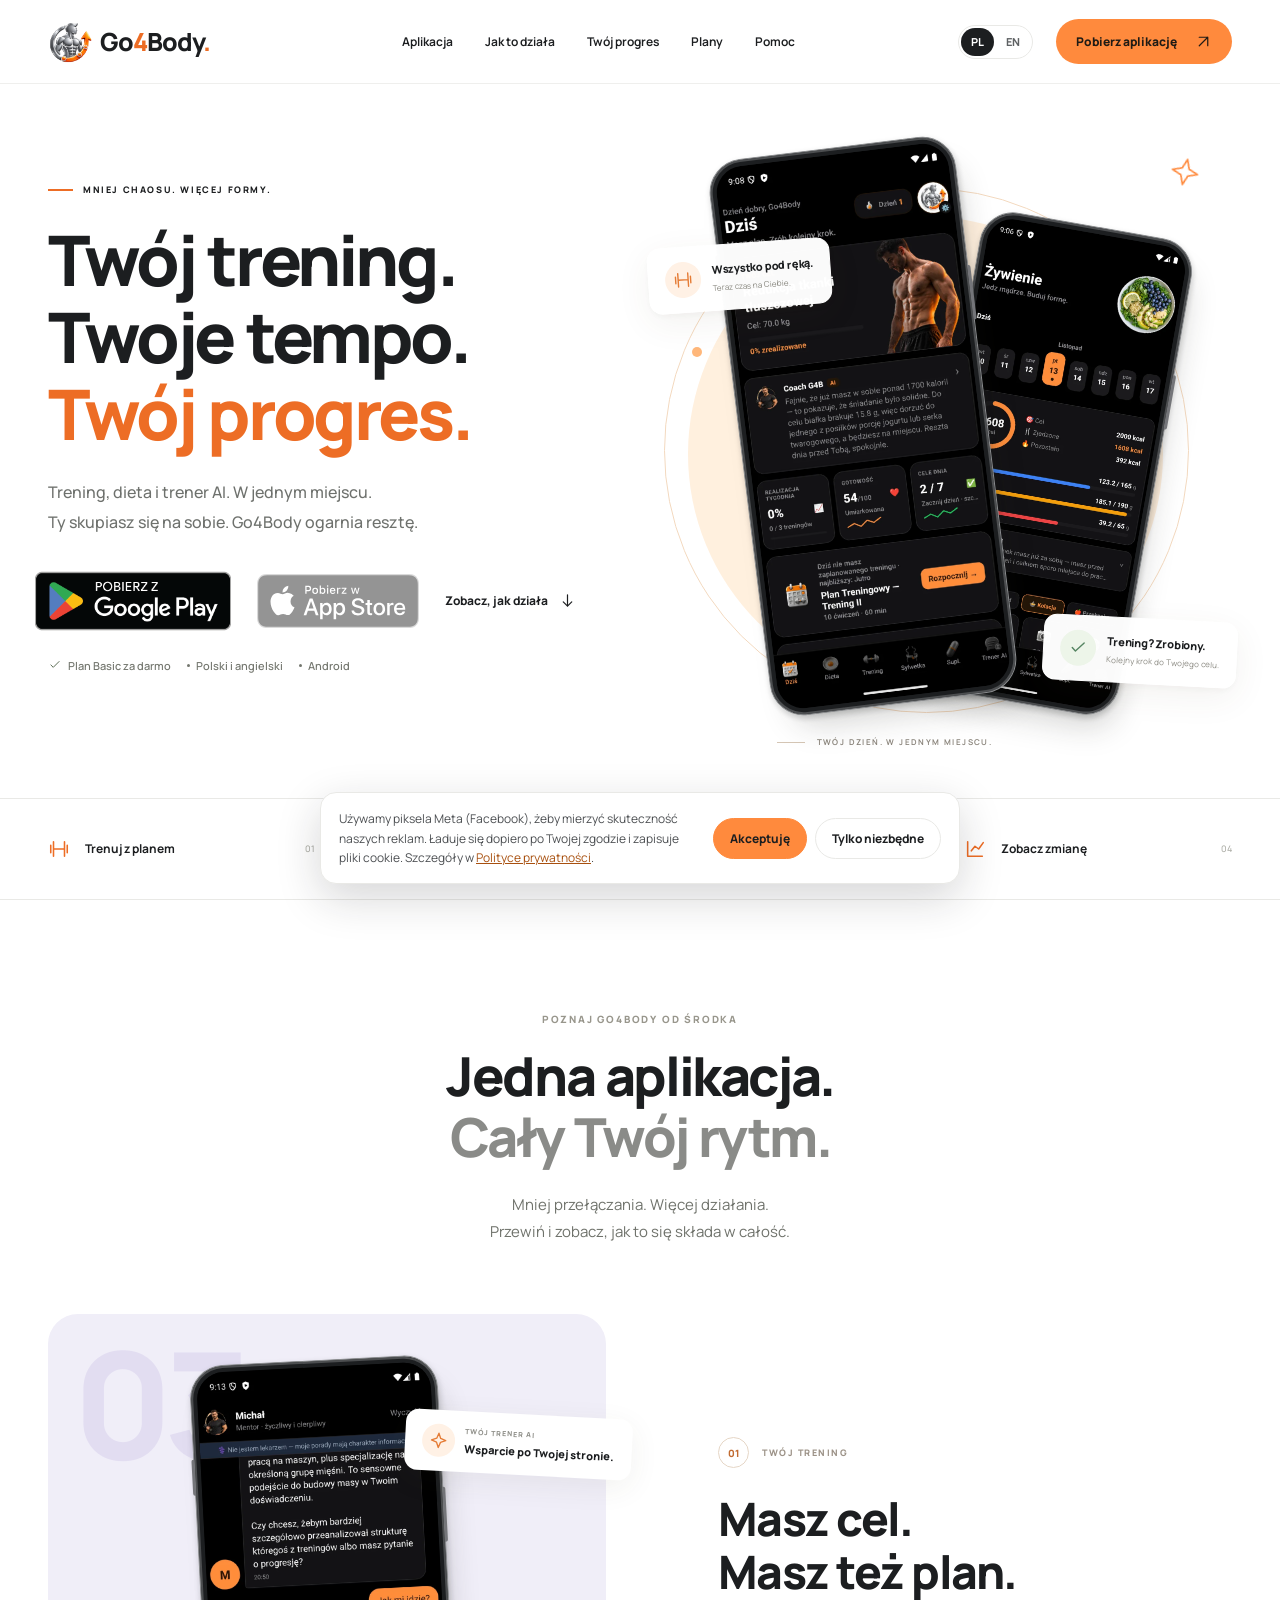
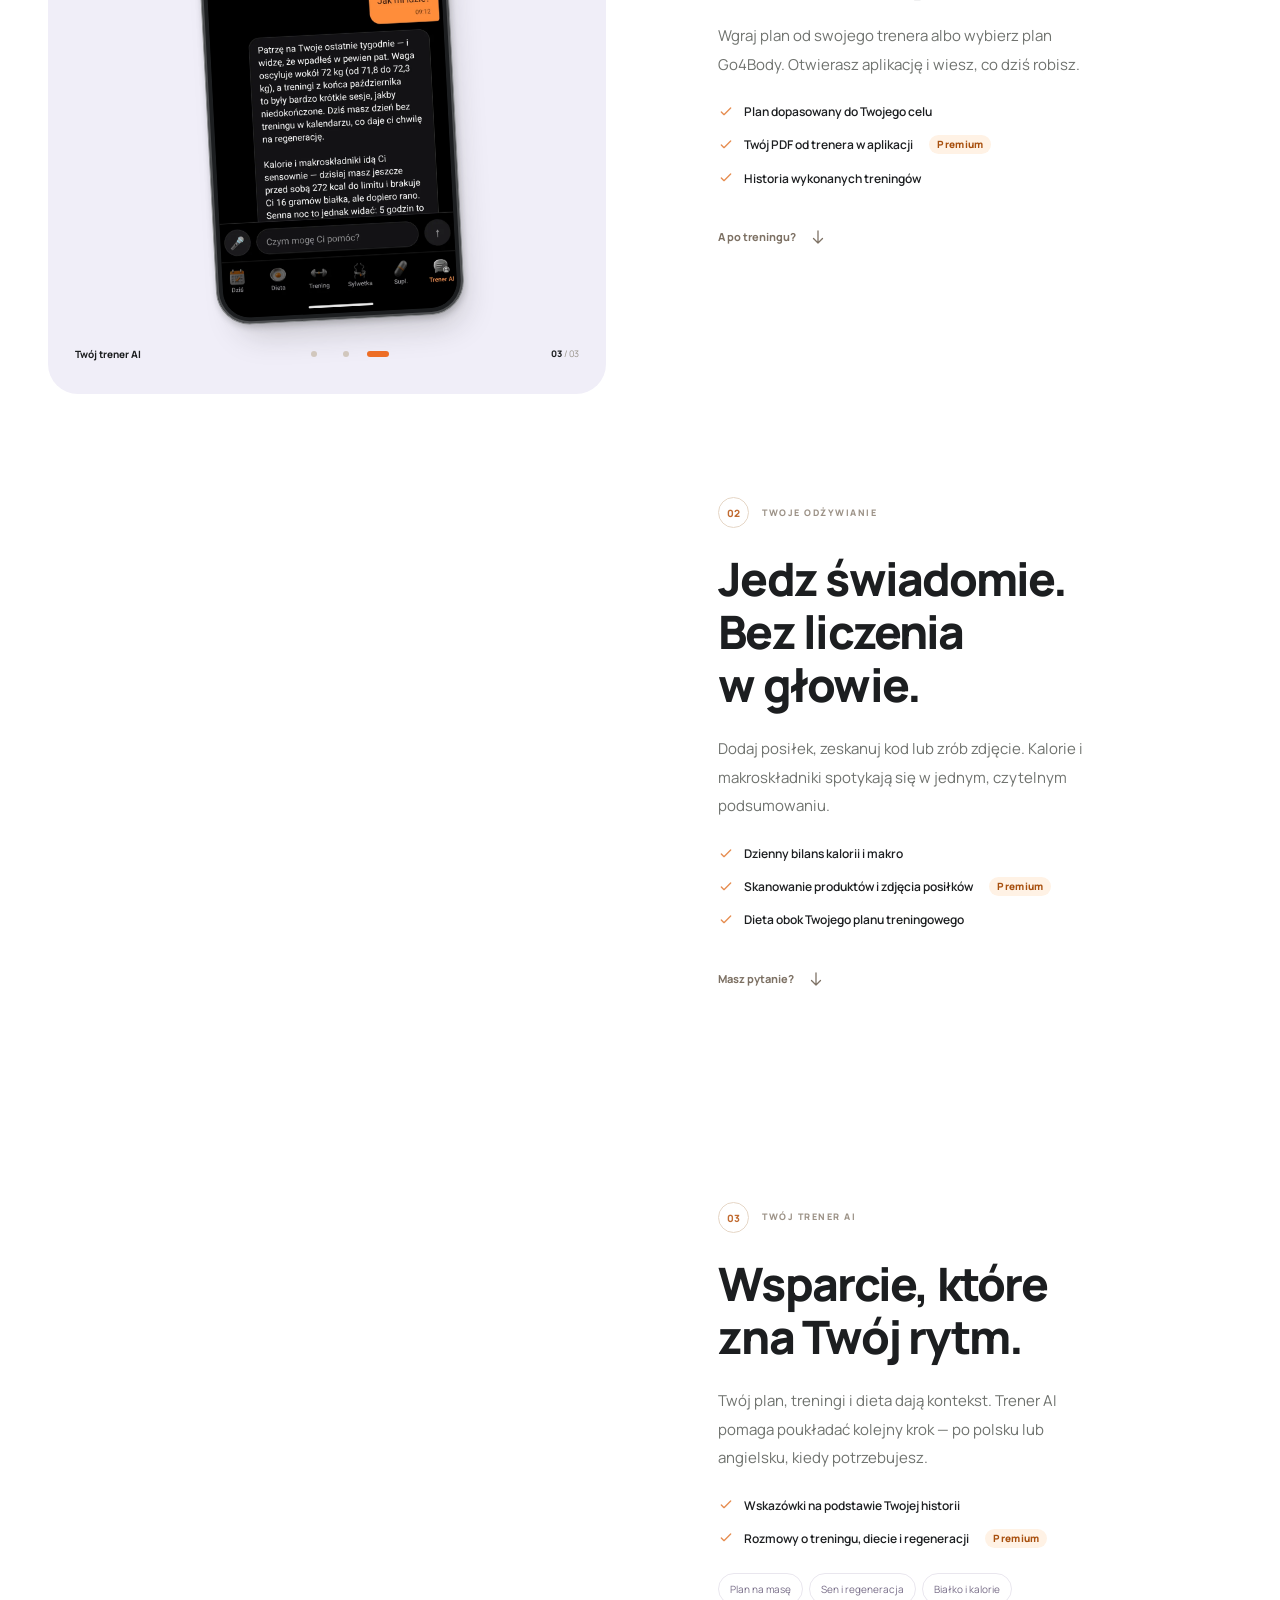
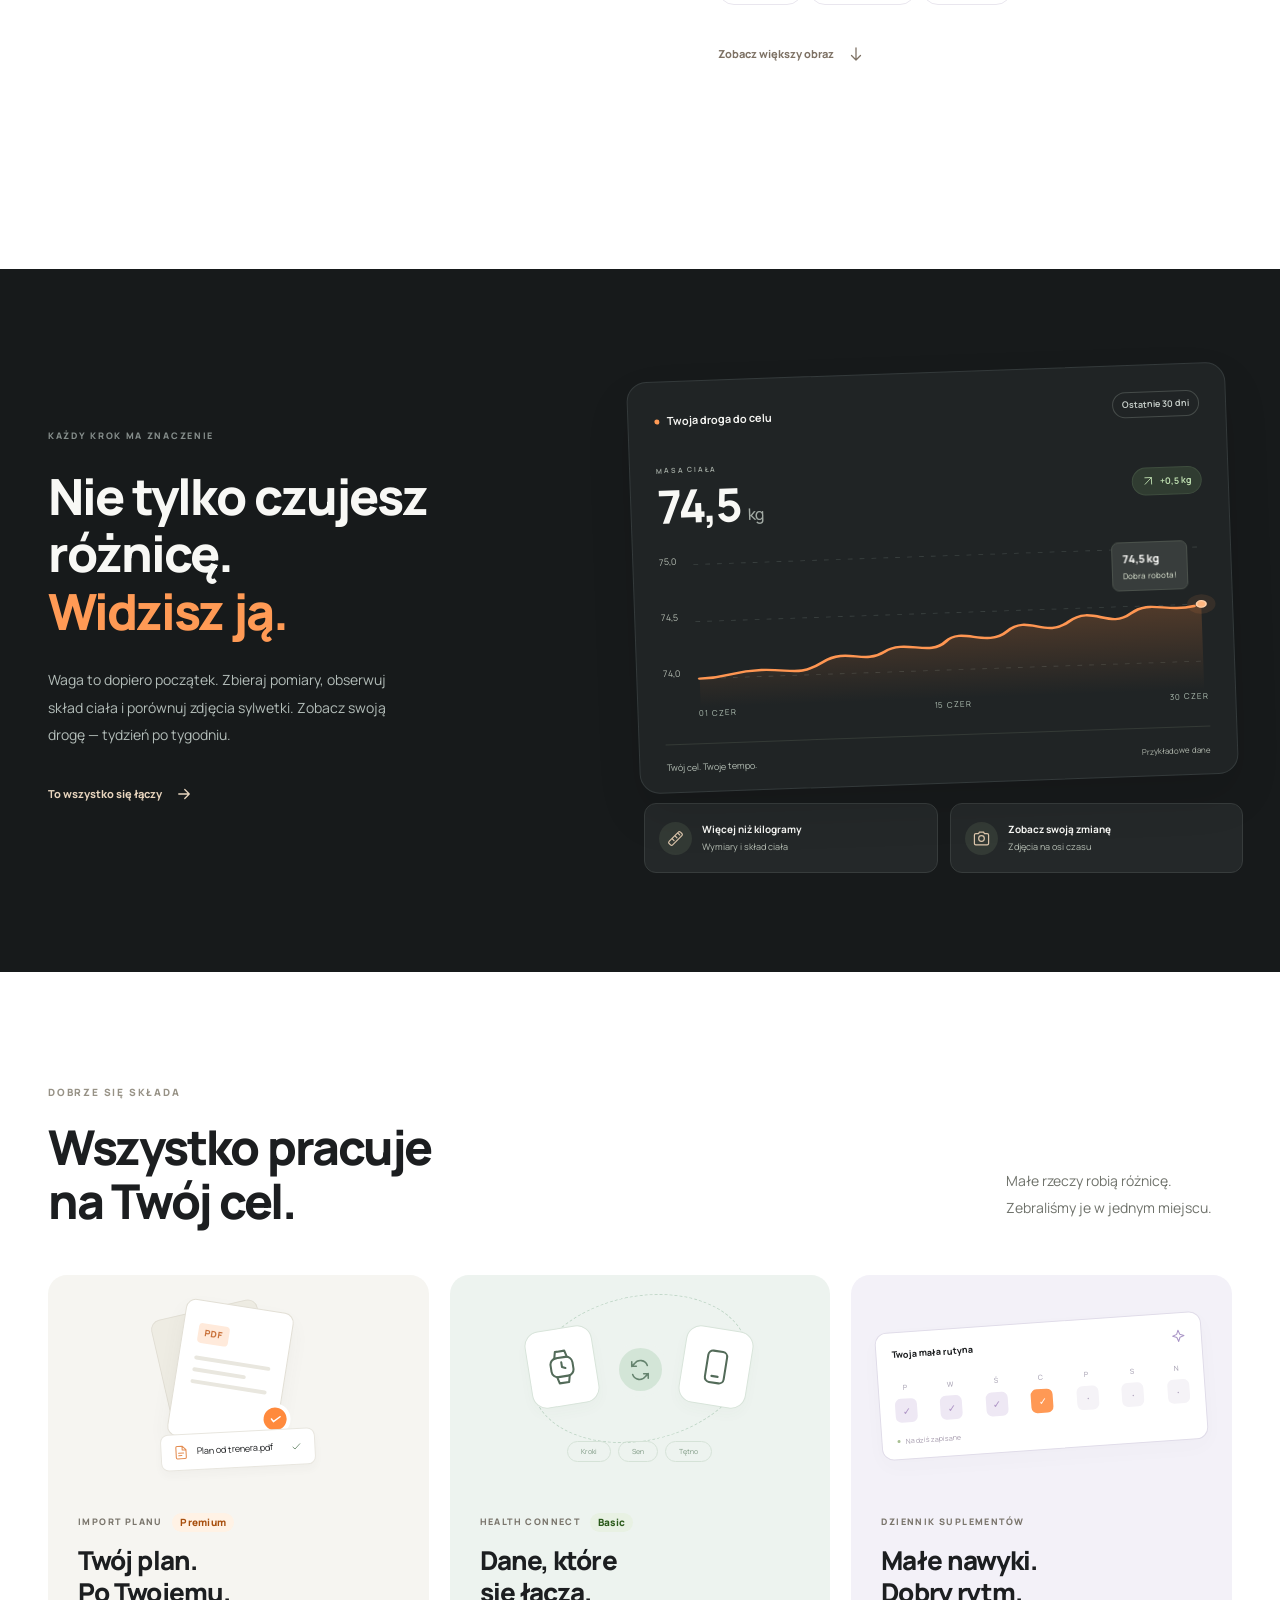
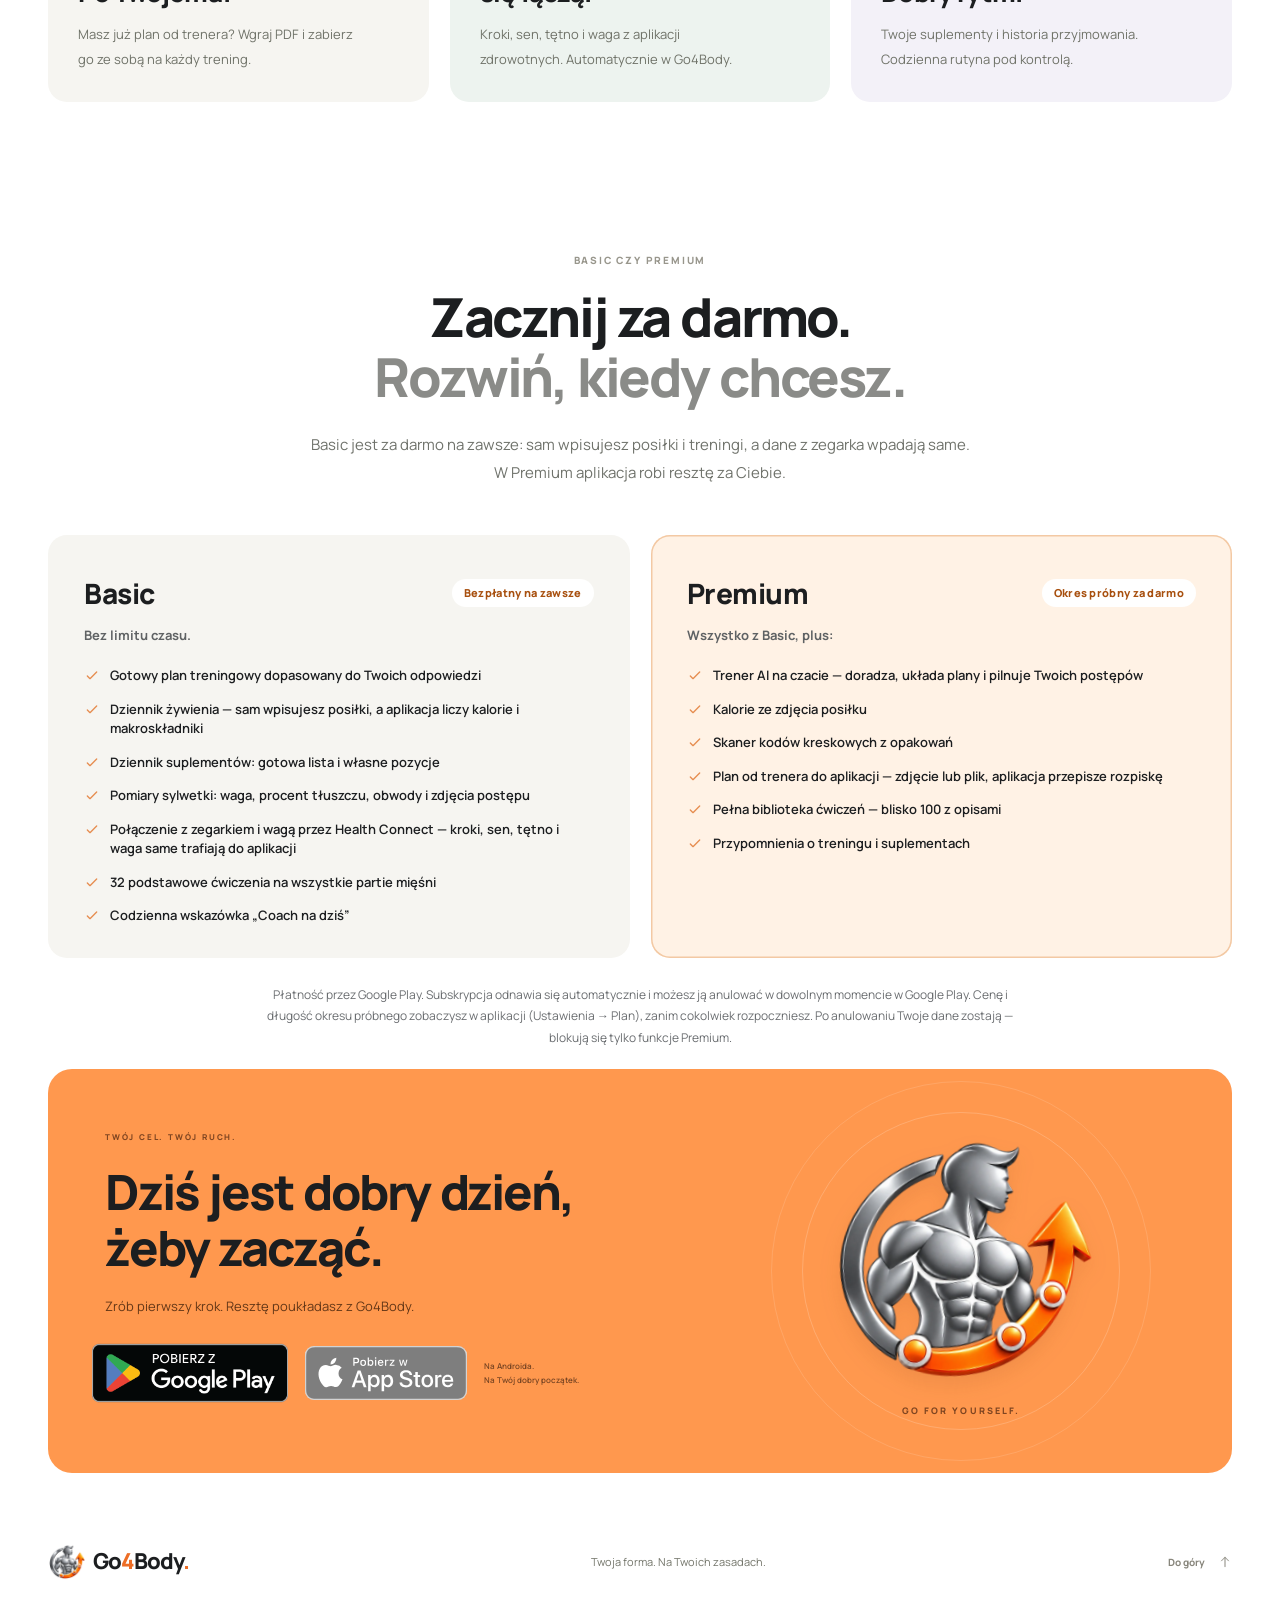
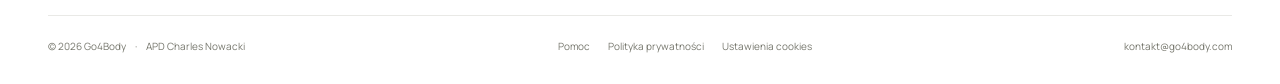
==== commit e5165a42: "fix: brak mignięcia polskiego tekstu przy zapamiętanym EN (strona główna + Pomoc) Skrypt w <head> uk" ====
--- a/index.html
+++ b/index.html
@@ -43,6 +43,8 @@
   };
   try { if (localStorage.getItem('g4b_consent') === 'granted') window.g4bLoadPixel(); } catch (e) {}
   </script>
+  <script>try{if(localStorage.getItem("g4b_lang")==="en"){document.documentElement.classList.add("lang-pending");setTimeout(function(){document.documentElement.classList.remove("lang-pending")},2500);}}catch(e){}</script>
+  <style>html.lang-pending body{visibility:hidden}</style>
 </head>
 <body>
   <svg class="icon-library" xmlns="http://www.w3.org/2000/svg" aria-hidden="true">
@@ -110,7 +112,7 @@
         <p class="hero-description hero-enter">Trening, dieta i trener AI. W jednym miejscu.<br>Ty skupiasz się na sobie. Go4Body ogarnia resztę.</p>
         <div class="hero-cta hero-enter">
           <a class="play-badge" href="https://play.google.com/store/apps/details?id=com.go4body.app" target="_blank" rel="noopener noreferrer" aria-label="Pobierz Go4Body z Google Play — otwiera nową kartę">
-            <img src="assets/google-play.png" alt="Pobierz z Google Play" width="196" height="76">
+            <img src="assets/google-play.png" data-src-en="assets/google-play-en.png" alt="Pobierz z Google Play" width="196" height="76">
           </a>
           <span class="store-soon" tabindex="0" role="img" aria-label="Pobierz z App Store — w planach" data-tip="App Store — w planach"><img src="assets/app-store-pl.svg" alt="" width="162" height="54"></span>
           <a class="text-link hero-demo" href="#jak-to-dziala">Zobacz, jak działa <svg class="icon"><use href="#i-down"/></svg></a>
@@ -329,7 +331,7 @@
           <p class="eyebrow">TWÓJ CEL. TWÓJ RUCH.</p>
           <h2 id="download-title">Dziś jest dobry dzień,<br>żeby zacząć.</h2>
           <p>Zrób pierwszy krok. Resztę poukładasz z Go4Body.</p>
-          <div class="download-links"><a class="play-badge" href="https://play.google.com/store/apps/details?id=com.go4body.app" target="_blank" rel="noopener noreferrer" aria-label="Pobierz Go4Body z Google Play — otwiera nową kartę"><img src="assets/google-play.png" alt="Pobierz z Google Play" width="196" height="76" loading="lazy"></a><span class="store-soon" tabindex="0" role="img" aria-label="Pobierz z App Store — w planach" data-tip="App Store — w planach"><img src="assets/app-store-pl.svg" alt="" width="162" height="54"></span><span>Na Androida.<br>Na Twój dobry początek.</span></div>
+          <div class="download-links"><a class="play-badge" href="https://play.google.com/store/apps/details?id=com.go4body.app" target="_blank" rel="noopener noreferrer" aria-label="Pobierz Go4Body z Google Play — otwiera nową kartę"><img src="assets/google-play.png" data-src-en="assets/google-play-en.png" alt="Pobierz z Google Play" width="196" height="76" loading="lazy"></a><span class="store-soon" tabindex="0" role="img" aria-label="Pobierz z App Store — w planach" data-tip="App Store — w planach"><img src="assets/app-store-pl.svg" alt="" width="162" height="54"></span><span>Na Androida.<br>Na Twój dobry początek.</span></div>
         </div>
         <div class="download-art" aria-hidden="true"><div class="download-ring ring-a"></div><div class="download-ring ring-b"></div><img src="assets/logo.webp" alt="" width="360" height="360" loading="lazy"><span class="download-art-caption">GO FOR YOURSELF.</span></div>
       </div>
@@ -588,6 +590,7 @@
     });
     var saved = null; try { saved = localStorage.getItem('g4b_lang'); } catch (e) {}
     if (saved === 'en') setLang('en');
+    document.documentElement.classList.remove('lang-pending');
 
     // ── Zgoda na piksel: bez wyboru piksel się nie ładuje; wybór pamiętamy w przeglądarce ──
     var box = document.getElementById('consent'), choice = null;
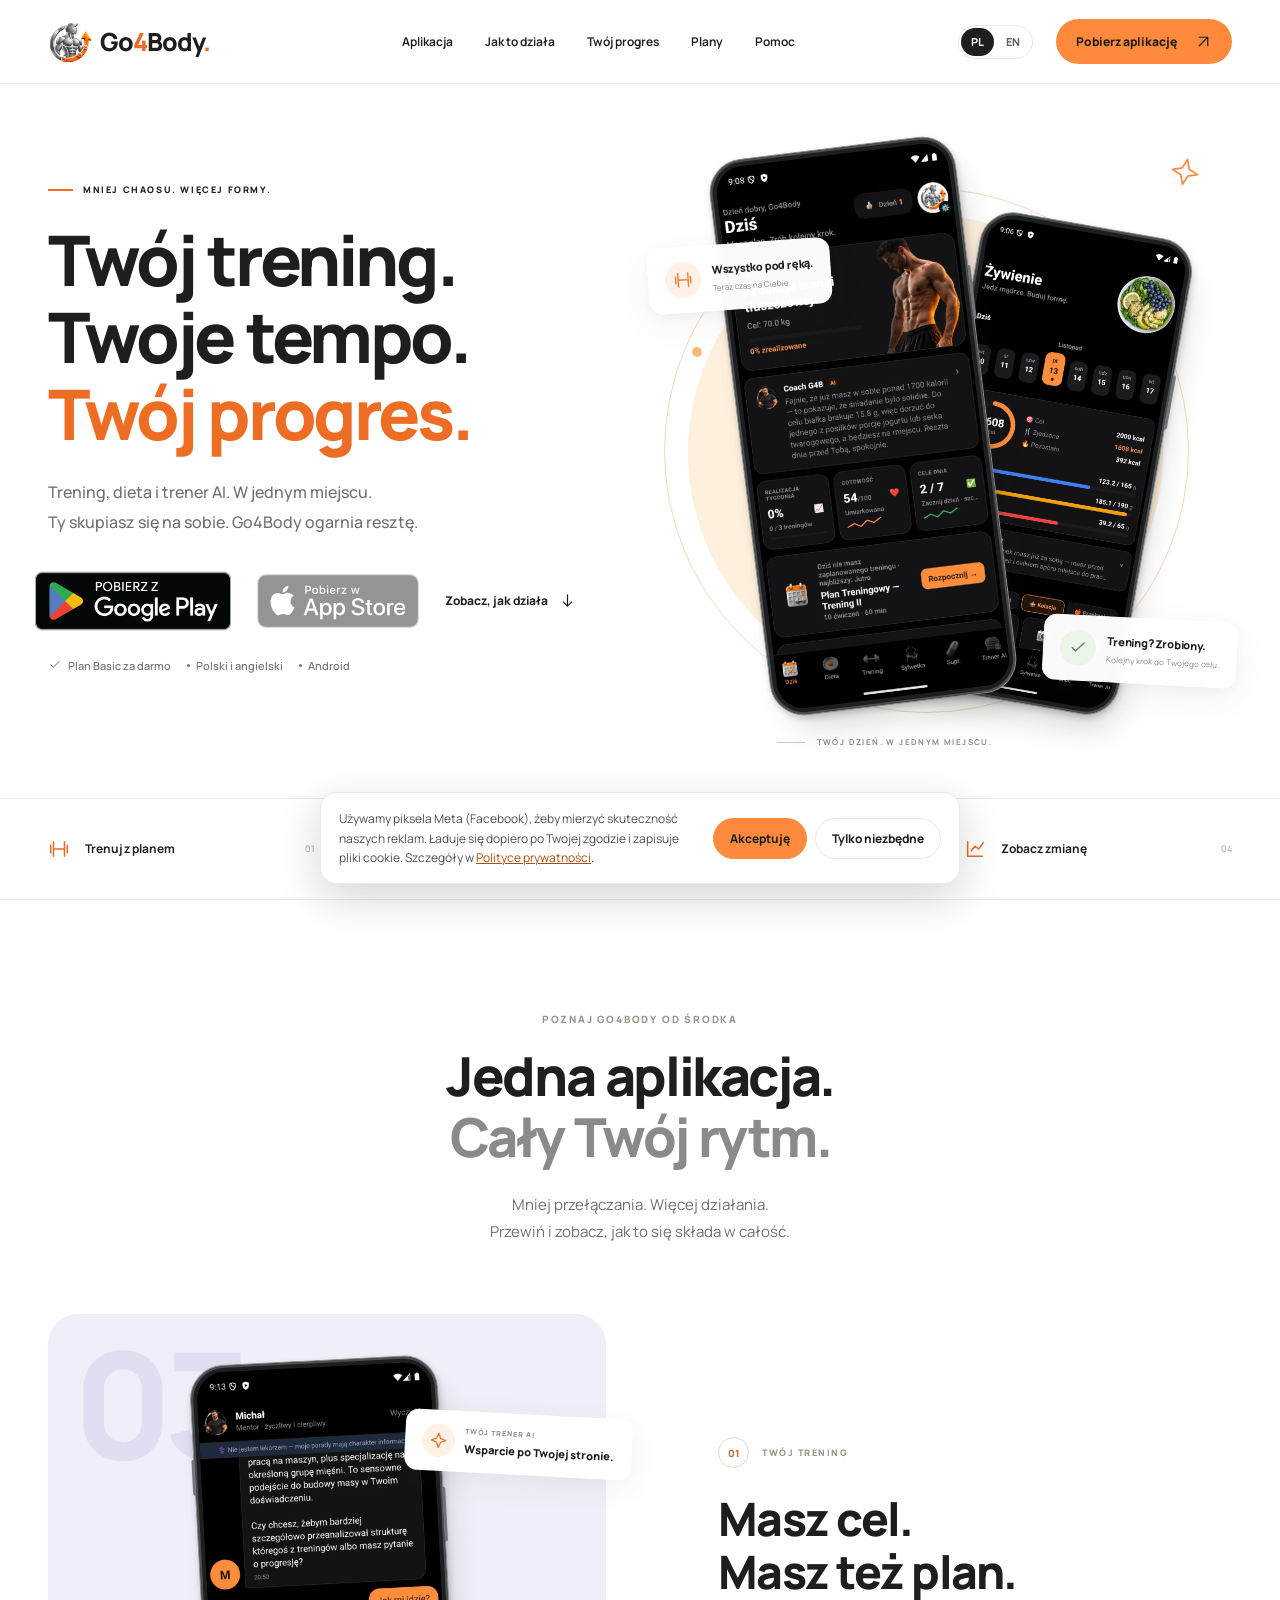
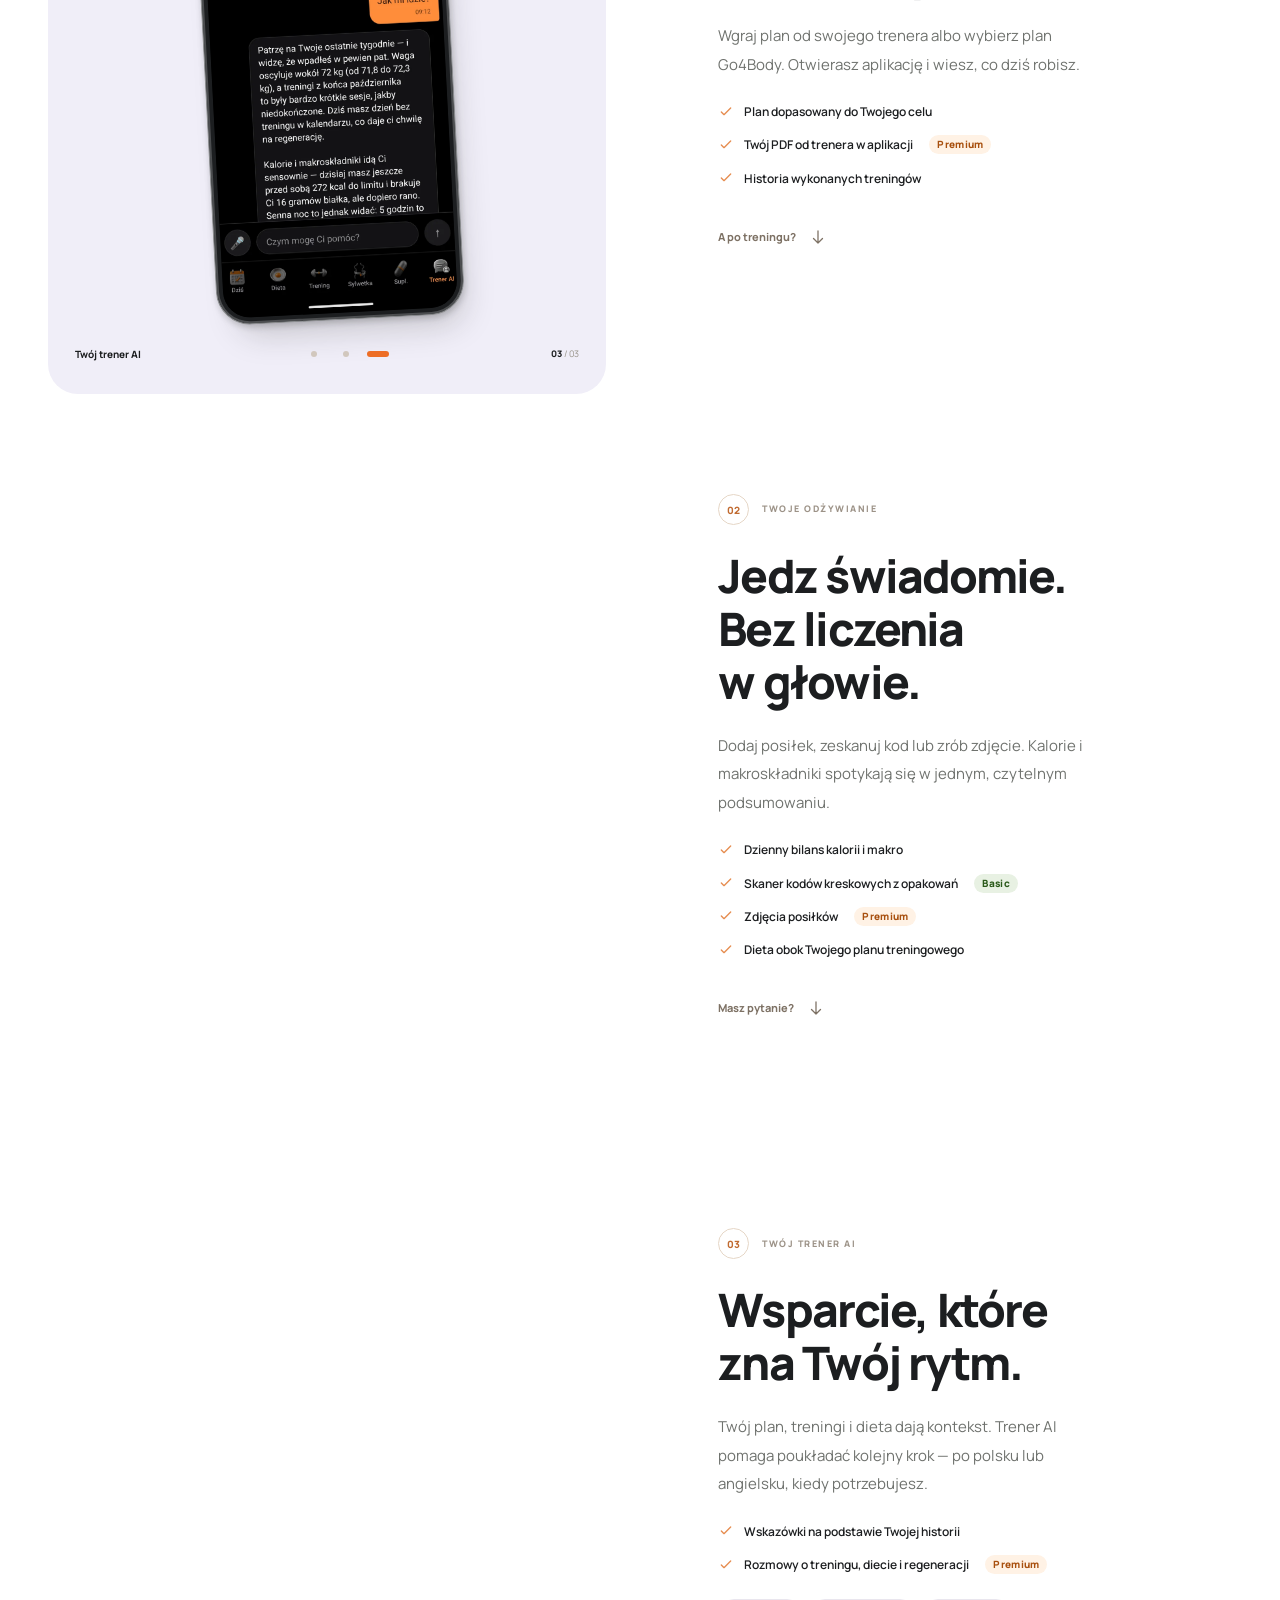
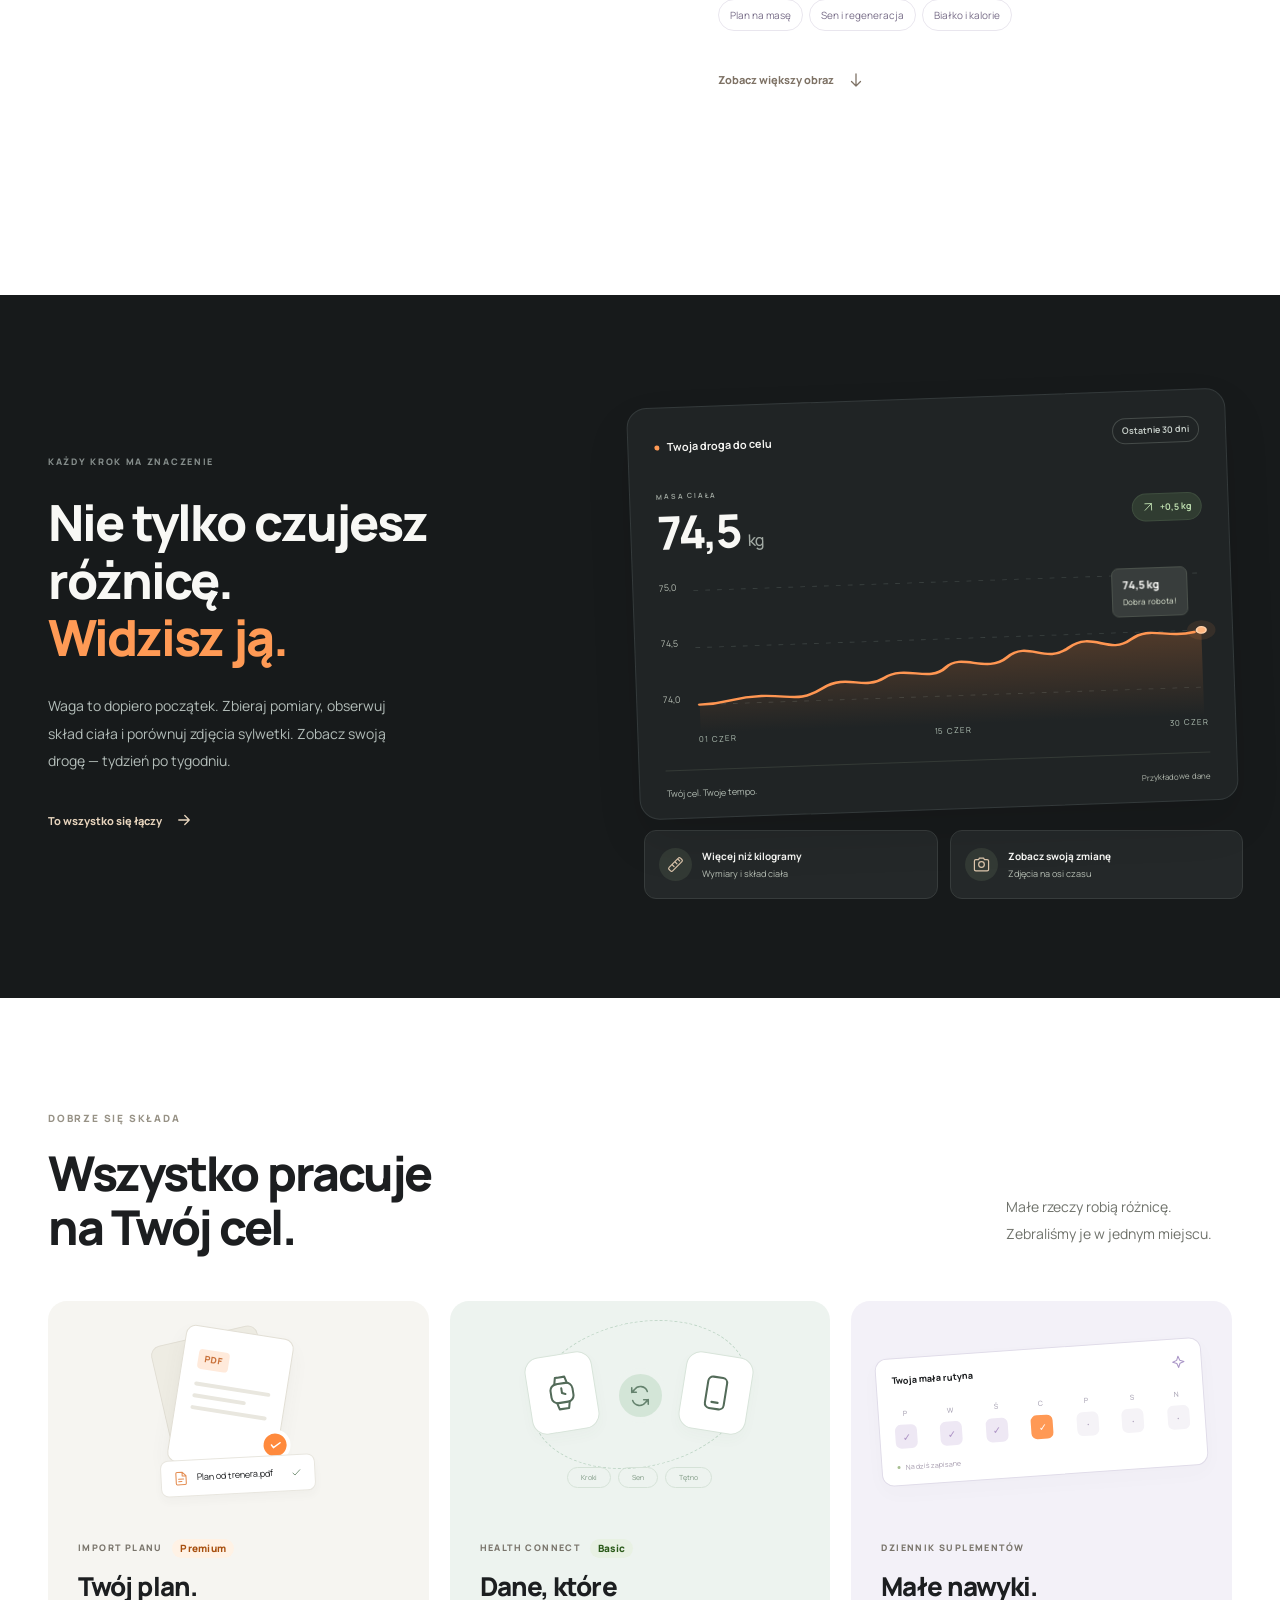
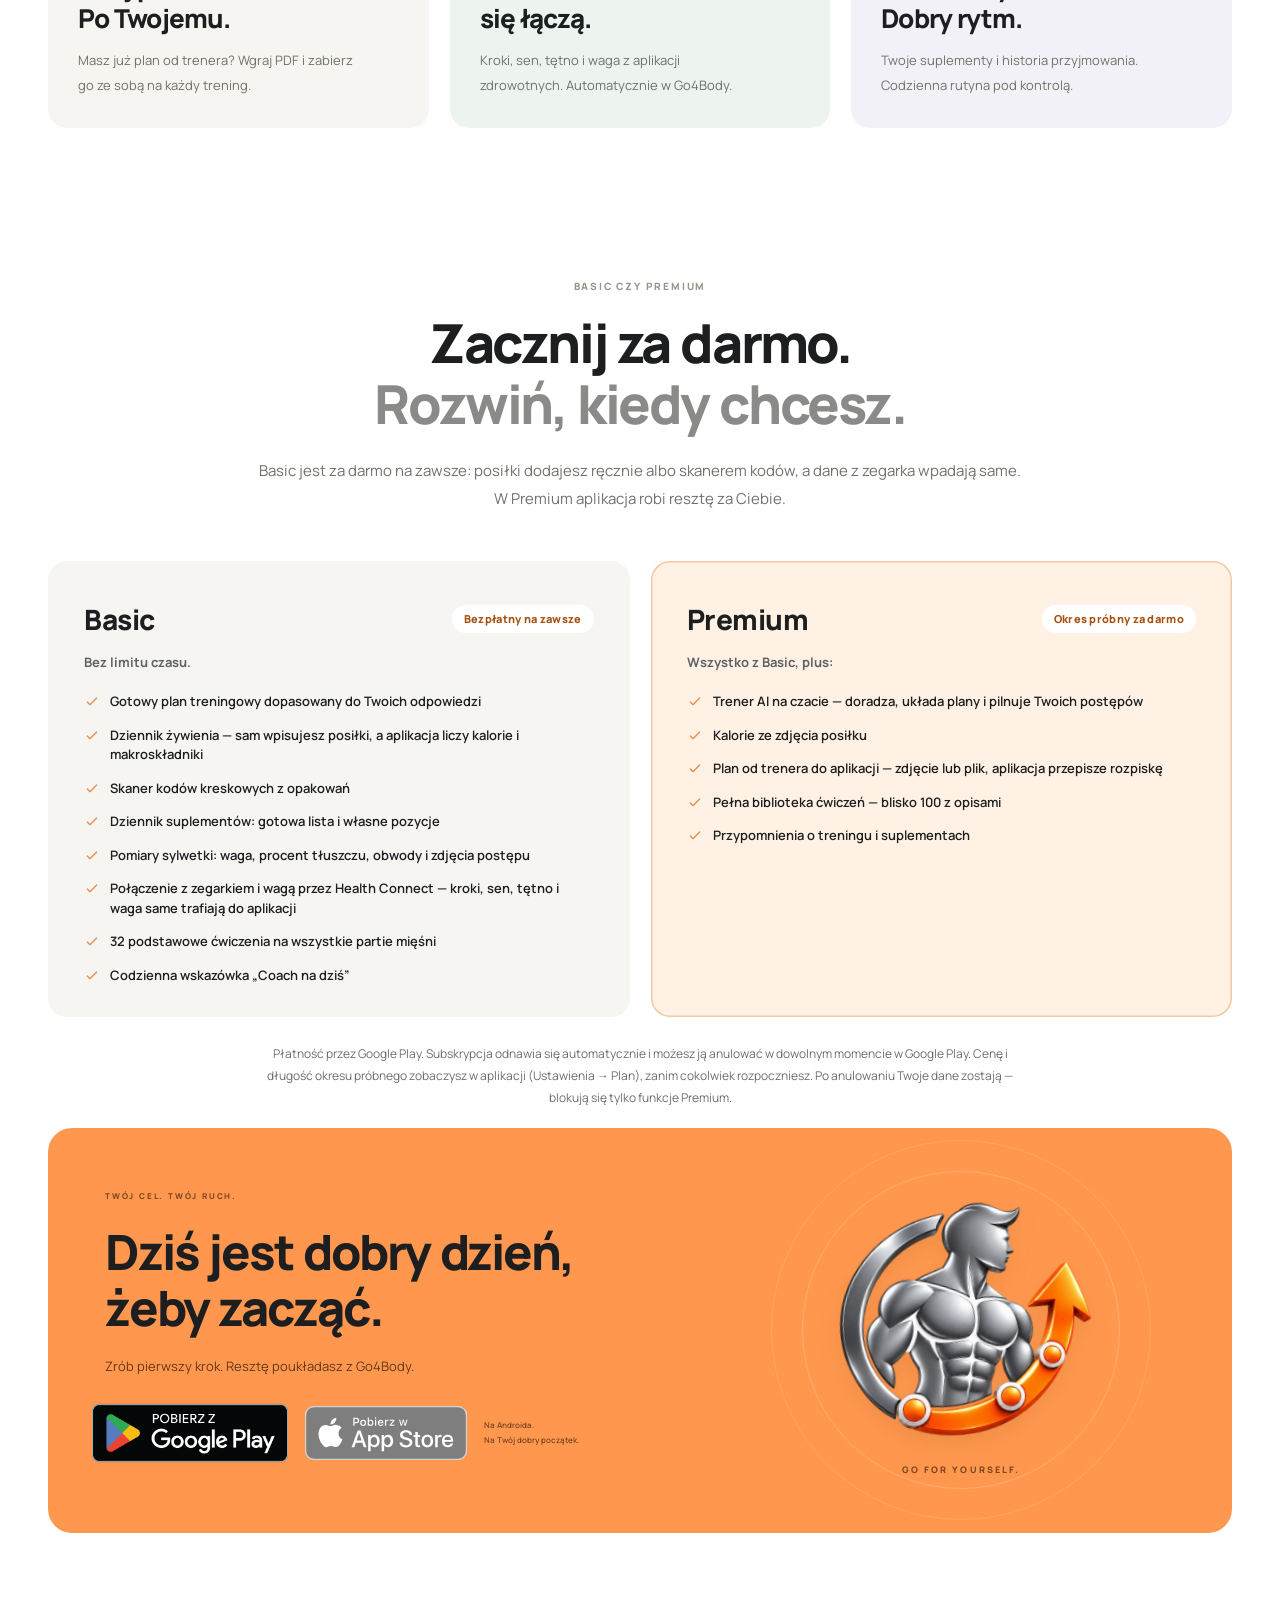
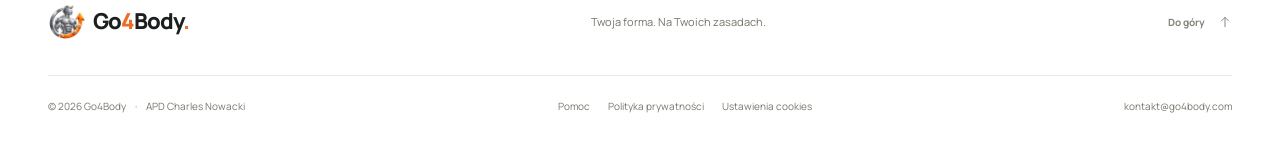
==== commit 05756740: "feat(plany): skaner kodów kreskowych jest w Basic (strona główna + Pomoc) — decyzja właściciela 15.1" ====
--- a/index.html
+++ b/index.html
@@ -4,21 +4,46 @@
   <meta charset="utf-8">
   <meta name="viewport" content="width=device-width, initial-scale=1">
   <meta name="theme-color" content="#ff8a3d">
-  <meta name="description" content="Trening, dieta i trener AI w jednym miejscu. Gotowy plan Go4Body albo plan od Twojego trenera, skaner produktów i dane z zegarka. Plan Basic za darmo na zawsze.">
+  <meta name="description" content="Planuj treningi, licz kalorie i monitoruj sylwetkę z trenerem AI. Wszystko w jednej aplikacji fitness na Androida. Zacznij za darmo.">
   <link rel="canonical" href="https://go4body.com/">
   <meta property="og:type" content="website">
   <meta property="og:site_name" content="Go4Body">
   <meta property="og:locale" content="pl_PL">
-  <meta property="og:title" content="Go4Body — Twój trening. Twoje tempo.">
-  <meta property="og:description" content="Trening, dieta i trener AI w jednym miejscu. Plan Basic za darmo na zawsze.">
+  <meta property="og:title" content="Go4Body – Aplikacja fitness: trening, dieta i trener AI">
+  <meta property="og:description" content="Planuj treningi, licz kalorie i monitoruj sylwetkę z trenerem AI. Wszystko w jednej aplikacji fitness na Androida. Zacznij za darmo.">
   <meta property="og:url" content="https://go4body.com/">
   <meta property="og:image" content="https://go4body.com/assets/og-image.png">
   <meta property="og:image:width" content="1200">
   <meta property="og:image:height" content="630">
   <meta property="og:image:alt" content="Go4Body — trening, dieta i trener AI w jednym miejscu">
   <meta name="twitter:card" content="summary_large_image">
+  <meta name="twitter:title" content="Go4Body – Aplikacja fitness: trening, dieta i trener AI">
+  <meta name="twitter:description" content="Planuj treningi, licz kalorie i monitoruj sylwetkę z trenerem AI. Wszystko w jednej aplikacji fitness na Androida. Zacznij za darmo.">
   <meta name="twitter:image" content="https://go4body.com/assets/og-image.png">
-  <title>Go4Body — Twój trening. Twoje tempo.</title>
+  <script type="application/ld+json">
+  {
+    "@context": "https://schema.org",
+    "@type": "SoftwareApplication",
+    "name": "Go4Body",
+    "url": "https://go4body.com/",
+    "description": "Planuj treningi, licz kalorie i monitoruj sylwetkę z trenerem AI. Wszystko w jednej aplikacji fitness na Androida. Zacznij za darmo.",
+    "applicationCategory": "HealthApplication",
+    "operatingSystem": "Android",
+    "inLanguage": [
+      "pl",
+      "en"
+    ],
+    "image": "https://go4body.com/assets/og-image.png",
+    "downloadUrl": "https://play.google.com/store/apps/details?id=com.go4body.app",
+    "offers": {
+      "@type": "Offer",
+      "price": "0",
+      "priceCurrency": "PLN",
+      "description": "Plan Basic za darmo"
+    }
+  }
+  </script>
+  <title>Go4Body – Aplikacja fitness: trening, dieta i trener AI</title>
   <link rel="icon" href="assets/logo.webp" type="image/webp">
   <link rel="apple-touch-icon" href="assets/icon.png">
   <link rel="preload" href="assets/manrope-latin.woff2" as="font" type="font/woff2" crossorigin>
@@ -86,7 +111,7 @@
       </nav>
       <div class="nav-actions">
         <div class="lang-switch" role="group" aria-label="Język strony"><button type="button" class="lang-btn active" data-lang="pl" aria-pressed="true">PL</button><button type="button" class="lang-btn" data-lang="en" aria-pressed="false">EN</button></div>
-        <a class="button button-small" href="#pobierz">Pobierz aplikację <svg class="icon"><use href="#i-arrow-up"/></svg></a>
+        <a class="button button-small" href="https://play.google.com/store/apps/details?id=com.go4body.app" target="_blank" rel="noopener noreferrer">Pobierz aplikację <svg class="icon"><use href="#i-arrow-up"/></svg></a>
         <button class="menu-toggle" aria-label="Otwórz menu" aria-expanded="false" aria-controls="mobile-menu">
           <svg class="icon menu-open-icon"><use href="#i-menu"/></svg>
           <svg class="icon menu-close-icon"><use href="#i-close"/></svg>
@@ -99,7 +124,7 @@
       <a href="#progres">Twój progres <span>03</span></a>
       <a href="#plany">Plany <span>04</span></a>
       <a href="pomoc.html">Pomoc <span>05</span></a>
-      <a href="#pobierz">Pobierz Go4Body <svg class="icon"><use href="#i-arrow-up"/></svg></a>
+      <a href="https://play.google.com/store/apps/details?id=com.go4body.app" target="_blank" rel="noopener noreferrer">Pobierz Go4Body <svg class="icon"><use href="#i-arrow-up"/></svg></a>
     </nav>
     <div class="reading-progress" aria-hidden="true"></div>
   </header>
@@ -212,7 +237,8 @@
               <p class="step-description">Dodaj posiłek, zeskanuj kod lub zrób zdjęcie. Kalorie i makroskładniki spotykają się w jednym, czytelnym podsumowaniu.</p>
               <ul class="check-list">
                 <li><svg class="icon"><use href="#i-check"/></svg> Dzienny bilans kalorii i makro</li>
-                <li><svg class="icon"><use href="#i-check"/></svg> Skanowanie produktów i zdjęcia posiłków <em class="tier">Premium</em></li>
+                <li><svg class="icon"><use href="#i-check"/></svg> Skaner kodów kreskowych z opakowań <em class="tier tier-basic">Basic</em></li>
+                <li><svg class="icon"><use href="#i-check"/></svg> Zdjęcia posiłków <em class="tier">Premium</em></li>
                 <li><svg class="icon"><use href="#i-check"/></svg> Dieta obok Twojego planu treningowego</li>
               </ul>
               <a class="text-link step-next" href="#krok-coach">Masz pytanie? <svg class="icon"><use href="#i-down"/></svg></a>
@@ -308,18 +334,18 @@
       <div class="section-heading centered reveal">
         <p class="eyebrow">BASIC CZY PREMIUM</p>
         <h2 id="plans-title">Zacznij za darmo.<br><span class="muted-heading">Rozwiń, kiedy chcesz.</span></h2>
-        <p>Basic jest za darmo na zawsze: sam wpisujesz posiłki i treningi, a dane z zegarka wpadają same.<br>W Premium aplikacja robi resztę za Ciebie.</p>
+        <p>Basic jest za darmo na zawsze: posiłki dodajesz ręcznie albo skanerem kodów, a dane z zegarka wpadają same.<br>W Premium aplikacja robi resztę za Ciebie.</p>
       </div>
       <div class="plans-grid">
         <article class="plan-card reveal">
           <div class="plan-head"><h3>Basic</h3><span class="plan-tag">Bezpłatny na zawsze</span></div>
           <p class="plan-lead">Bez limitu czasu.</p>
-          <ul class="check-list"><li><svg class="icon"><use href="#i-check"/></svg> Gotowy plan treningowy dopasowany do Twoich odpowiedzi</li><li><svg class="icon"><use href="#i-check"/></svg> Dziennik żywienia — sam wpisujesz posiłki, a aplikacja liczy kalorie i makroskładniki</li><li><svg class="icon"><use href="#i-check"/></svg> Dziennik suplementów: gotowa lista i własne pozycje</li><li><svg class="icon"><use href="#i-check"/></svg> Pomiary sylwetki: waga, procent tłuszczu, obwody i zdjęcia postępu</li><li><svg class="icon"><use href="#i-check"/></svg> Połączenie z zegarkiem i wagą przez Health Connect — kroki, sen, tętno i waga same trafiają do aplikacji</li><li><svg class="icon"><use href="#i-check"/></svg> 32 podstawowe ćwiczenia na wszystkie partie mięśni</li><li><svg class="icon"><use href="#i-check"/></svg> Codzienna wskazówka „Coach na dziś”</li></ul>
+          <ul class="check-list"><li><svg class="icon"><use href="#i-check"/></svg> Gotowy plan treningowy dopasowany do Twoich odpowiedzi</li><li><svg class="icon"><use href="#i-check"/></svg> Dziennik żywienia — sam wpisujesz posiłki, a aplikacja liczy kalorie i makroskładniki</li><li><svg class="icon"><use href="#i-check"/></svg> Skaner kodów kreskowych z opakowań</li><li><svg class="icon"><use href="#i-check"/></svg> Dziennik suplementów: gotowa lista i własne pozycje</li><li><svg class="icon"><use href="#i-check"/></svg> Pomiary sylwetki: waga, procent tłuszczu, obwody i zdjęcia postępu</li><li><svg class="icon"><use href="#i-check"/></svg> Połączenie z zegarkiem i wagą przez Health Connect — kroki, sen, tętno i waga same trafiają do aplikacji</li><li><svg class="icon"><use href="#i-check"/></svg> 32 podstawowe ćwiczenia na wszystkie partie mięśni</li><li><svg class="icon"><use href="#i-check"/></svg> Codzienna wskazówka „Coach na dziś”</li></ul>
         </article>
         <article class="plan-card plan-card-premium reveal">
           <div class="plan-head"><h3>Premium</h3><span class="plan-tag">Okres próbny za darmo</span></div>
           <p class="plan-lead">Wszystko z Basic, plus:</p>
-          <ul class="check-list"><li><svg class="icon"><use href="#i-check"/></svg> Trener AI na czacie — doradza, układa plany i pilnuje Twoich postępów</li><li><svg class="icon"><use href="#i-check"/></svg> Kalorie ze zdjęcia posiłku</li><li><svg class="icon"><use href="#i-check"/></svg> Skaner kodów kreskowych z opakowań</li><li><svg class="icon"><use href="#i-check"/></svg> Plan od trenera do aplikacji — zdjęcie lub plik, aplikacja przepisze rozpiskę</li><li><svg class="icon"><use href="#i-check"/></svg> Pełna biblioteka ćwiczeń — blisko 100 z opisami</li><li><svg class="icon"><use href="#i-check"/></svg> Przypomnienia o treningu i suplementach</li></ul>
+          <ul class="check-list"><li><svg class="icon"><use href="#i-check"/></svg> Trener AI na czacie — doradza, układa plany i pilnuje Twoich postępów</li><li><svg class="icon"><use href="#i-check"/></svg> Kalorie ze zdjęcia posiłku</li><li><svg class="icon"><use href="#i-check"/></svg> Plan od trenera do aplikacji — zdjęcie lub plik, aplikacja przepisze rozpiskę</li><li><svg class="icon"><use href="#i-check"/></svg> Pełna biblioteka ćwiczeń — blisko 100 z opisami</li><li><svg class="icon"><use href="#i-check"/></svg> Przypomnienia o treningu i suplementach</li></ul>
         </article>
       </div>
       <p class="plans-note">Płatność przez Google Play. Subskrypcja odnawia się automatycznie i możesz ją anulować w dowolnym momencie w Google Play. Cenę i długość okresu próbnego zobaczysz w aplikacji (Ustawienia → Plan), zanim cokolwiek rozpoczniesz. Po anulowaniu Twoje dane zostają — blokują się tylko funkcje Premium.</p>
@@ -403,7 +429,7 @@
   "w głowie.": "in your head.",
   "Dodaj posiłek, zeskanuj kod lub zrób zdjęcie. Kalorie i makroskładniki spotykają się w jednym, czytelnym podsumowaniu.": "Add a meal, scan a barcode or take a photo. Calories and macros come together in one clear summary.",
   "Dzienny bilans kalorii i makro": "Daily calorie and macro balance",
-  "Skanowanie produktów i zdjęcia posiłków": "Product scanning and meal photos",
+  "Zdjęcia posiłków": "Meal photos",
   "Dieta obok Twojego planu treningowego": "Nutrition next to your training plan",
   "Masz pytanie?": "Have a question?",
   "TWÓJ TRENER AI": "YOUR AI COACH",
@@ -529,7 +555,7 @@
   "Makro? Wszystko jasne.": "Macros? All clear.",
   "Wsparcie po Twojej stronie.": "Support on your side.",
   "Połączenie z zegarkiem i wagą przez Health Connect — kroki, sen, tętno i waga same trafiają do aplikacji": "Watch and scale connection via Health Connect — steps, sleep, heart rate and weight flow into the app on their own",
-  "Basic jest za darmo na zawsze: sam wpisujesz posiłki i treningi, a dane z zegarka wpadają same.": "Basic is free forever: you log meals and workouts yourself, and watch data flows in on its own.",
+  "Basic jest za darmo na zawsze: posiłki dodajesz ręcznie albo skanerem kodów, a dane z zegarka wpadają same.": "Basic is free forever: you add meals by hand or with the barcode scanner, and watch data flows in on its own.",
   "W Premium aplikacja robi resztę za Ciebie.": "In Premium the app does the rest for you."
 };
     var cur = 'pl', textOrig = new Map(), attrOrig = new Map();
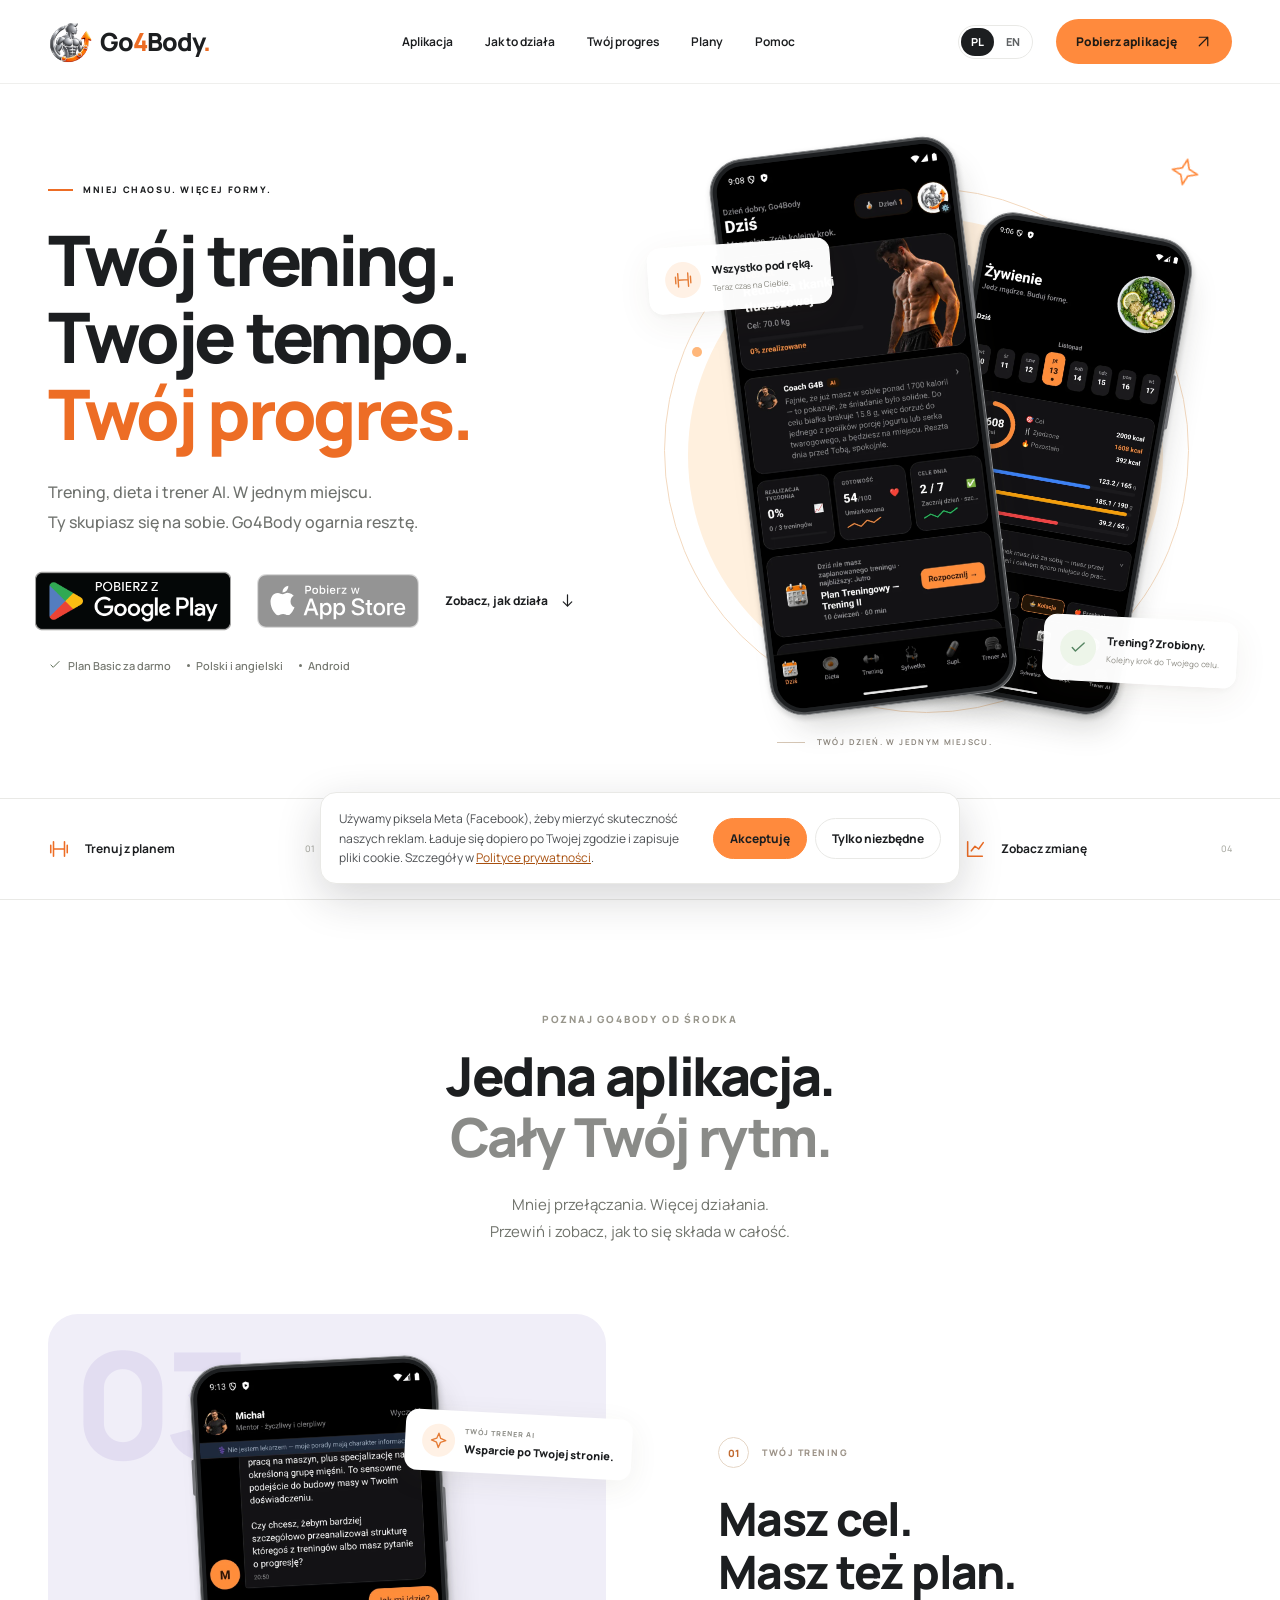
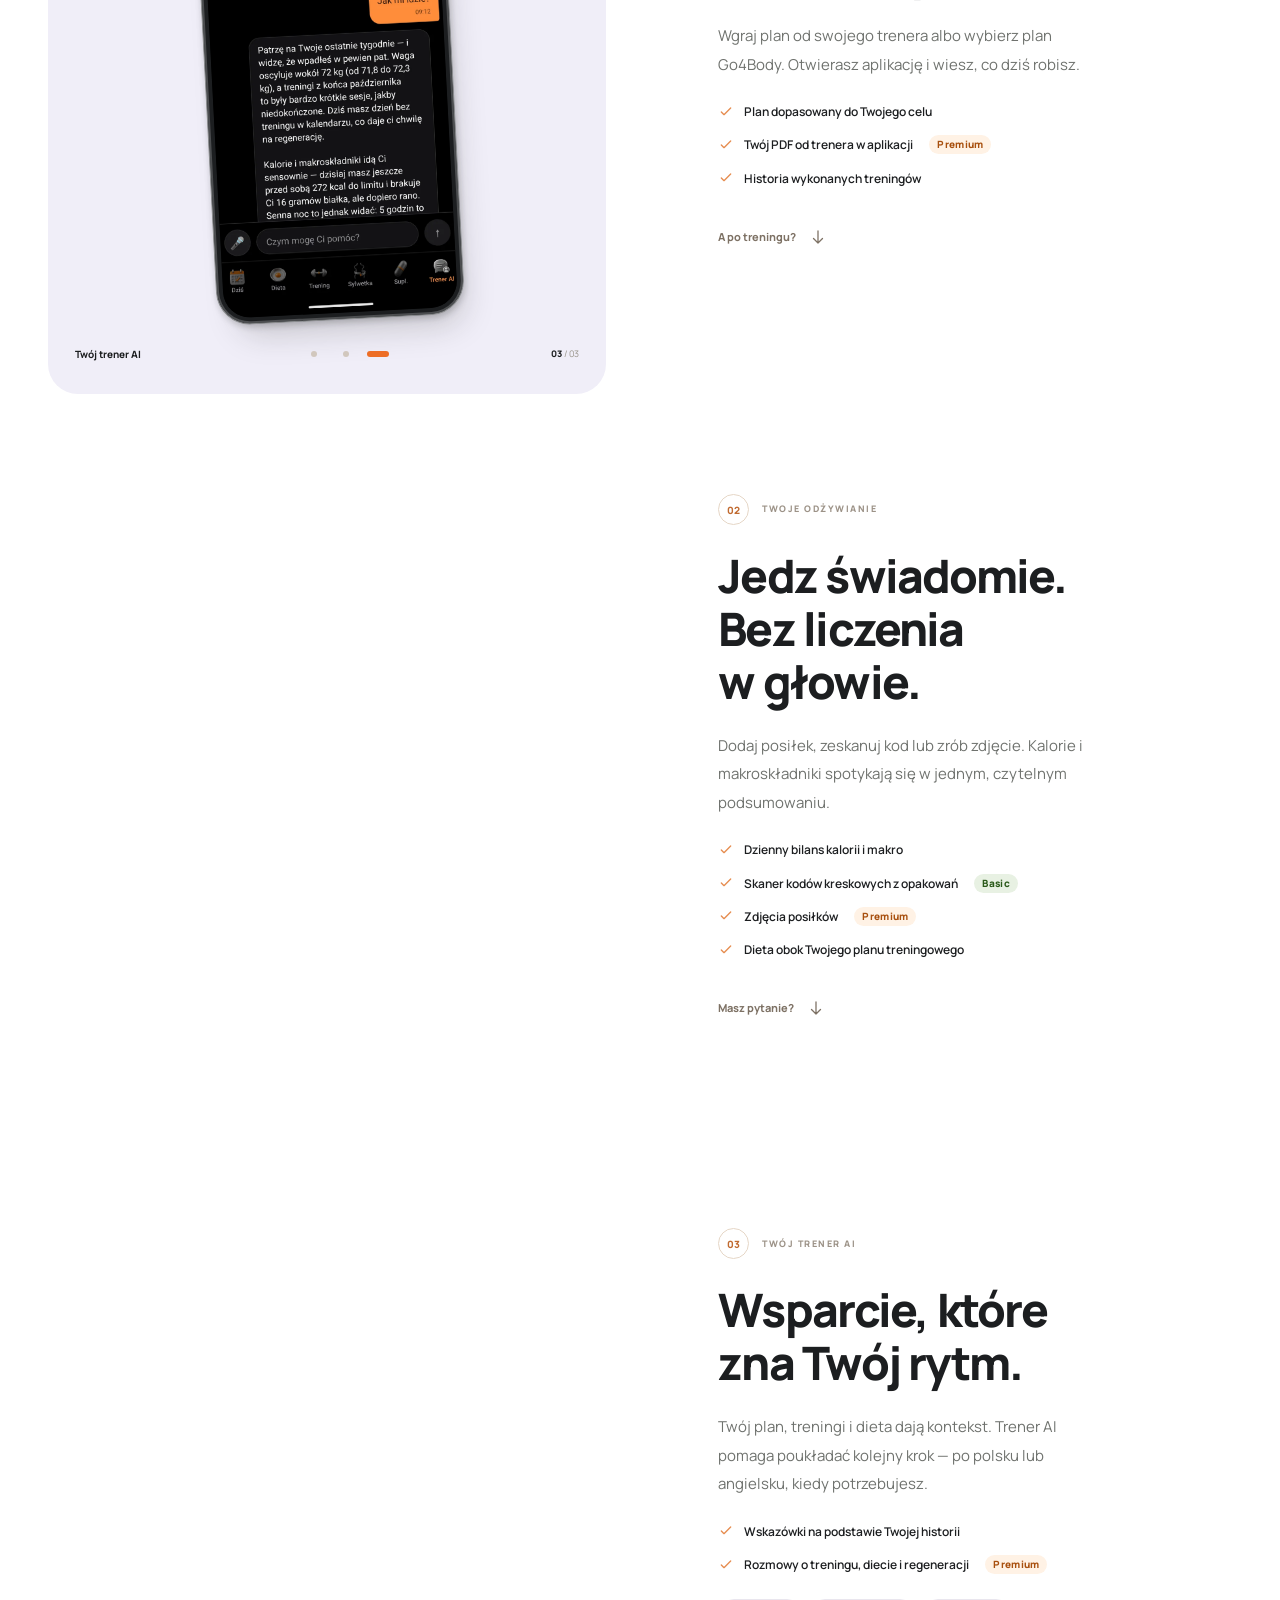
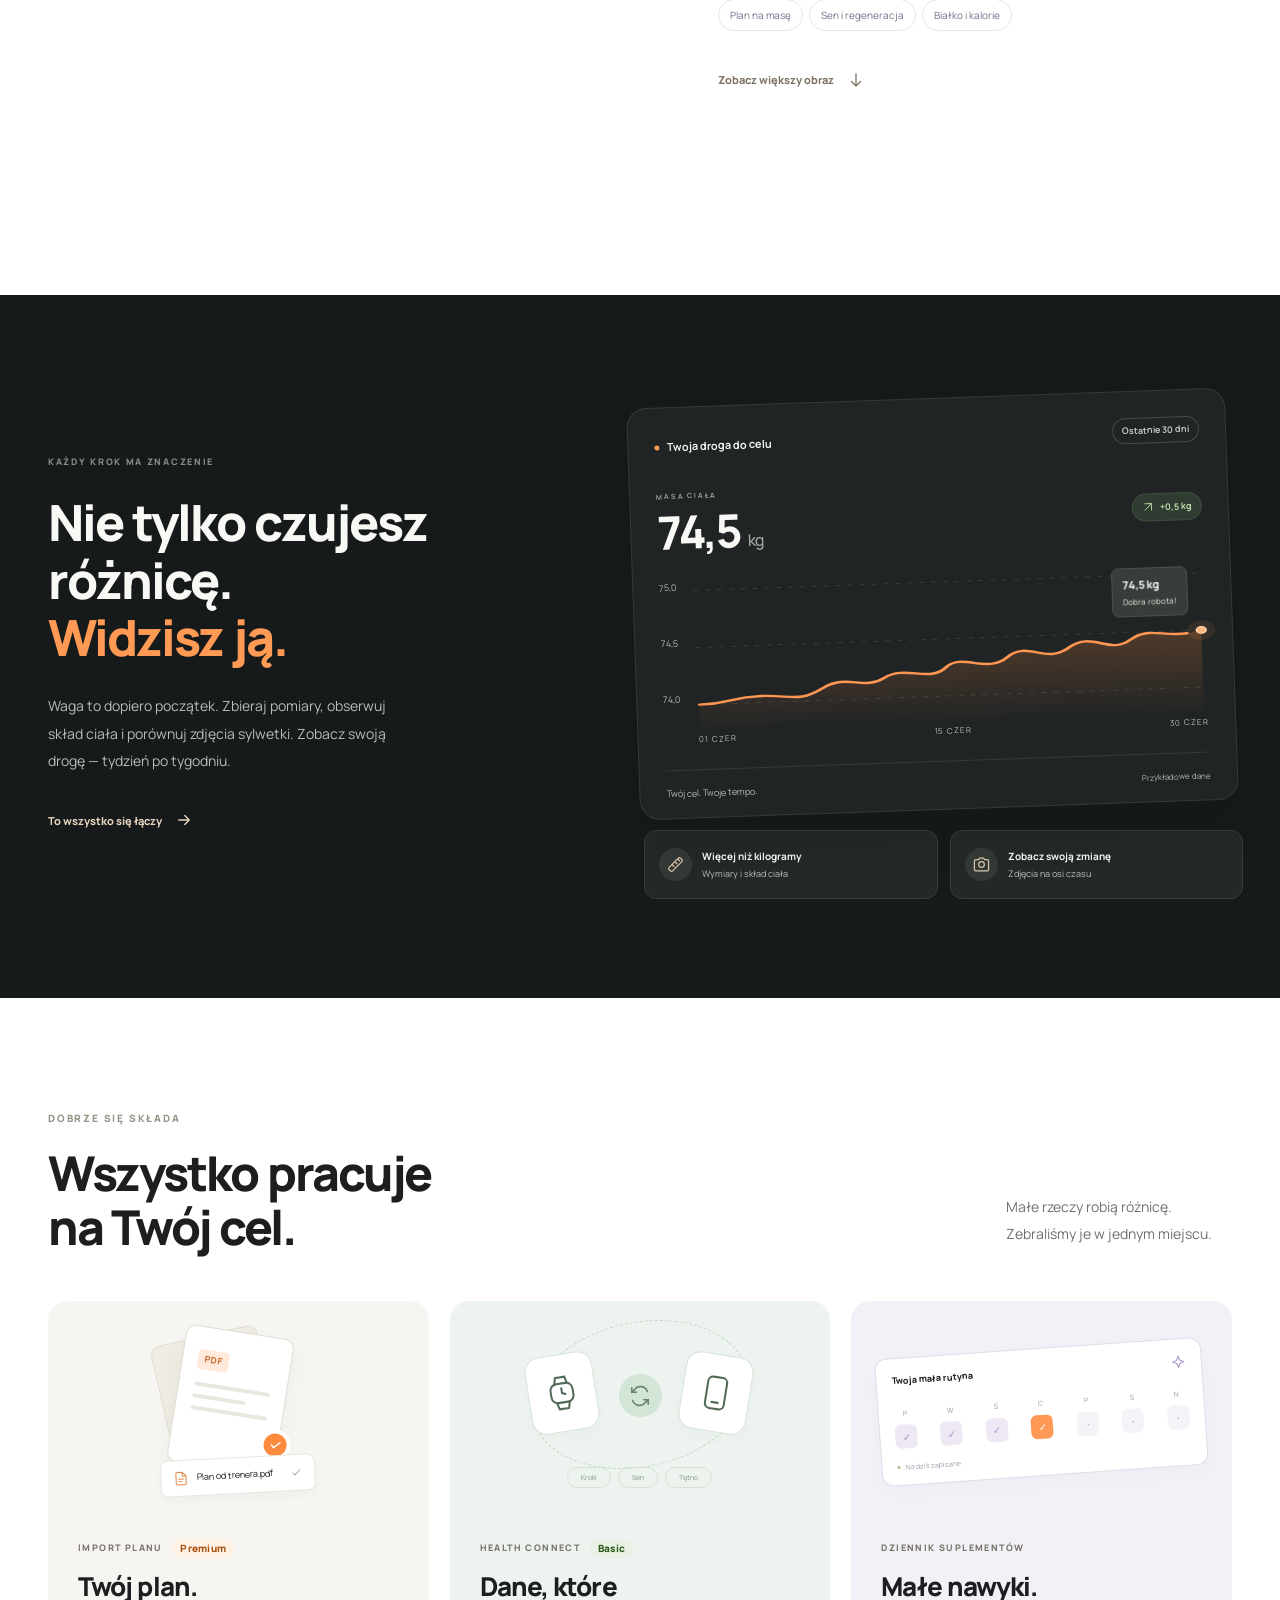
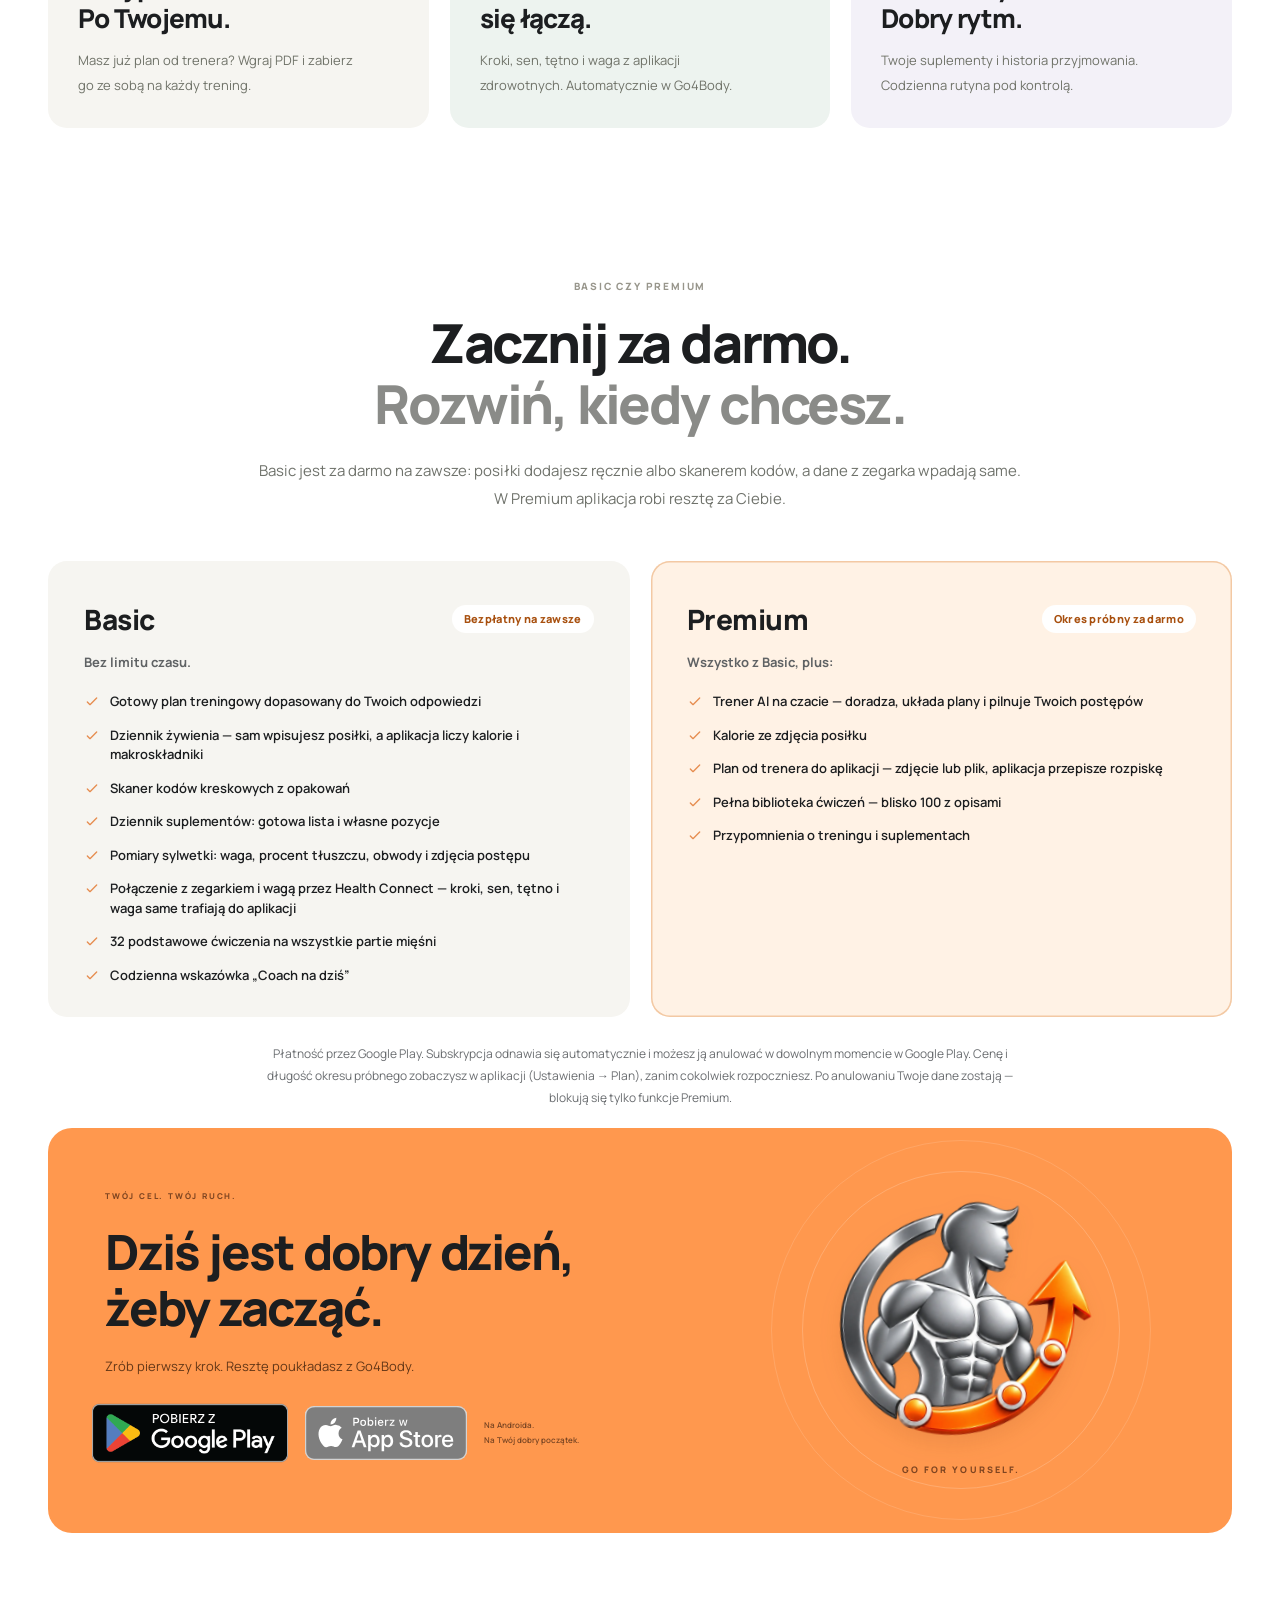
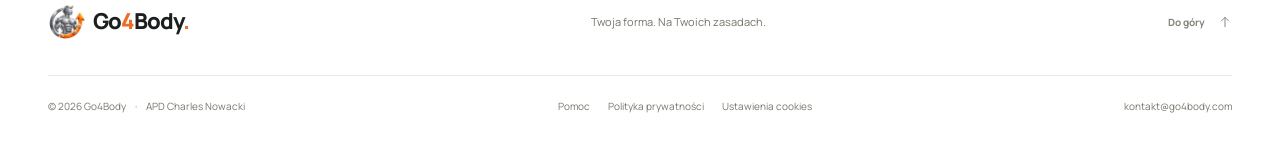
==== commit 1d1287db: "feat(plany): skaner kodów kreskowych jest w Basic (strona główna + Pomoc) — decyzja właściciela 15.1" ====
--- a/index.html
+++ b/index.html
@@ -4,46 +4,21 @@
   <meta charset="utf-8">
   <meta name="viewport" content="width=device-width, initial-scale=1">
   <meta name="theme-color" content="#ff8a3d">
-  <meta name="description" content="Planuj treningi, licz kalorie i monitoruj sylwetkę z trenerem AI. Wszystko w jednej aplikacji fitness na Androida. Zacznij za darmo.">
+  <meta name="description" content="Trening, dieta i trener AI w jednym miejscu. Gotowy plan Go4Body albo plan od Twojego trenera, skaner produktów i dane z zegarka. Plan Basic za darmo na zawsze.">
   <link rel="canonical" href="https://go4body.com/">
   <meta property="og:type" content="website">
   <meta property="og:site_name" content="Go4Body">
   <meta property="og:locale" content="pl_PL">
-  <meta property="og:title" content="Go4Body – Aplikacja fitness: trening, dieta i trener AI">
-  <meta property="og:description" content="Planuj treningi, licz kalorie i monitoruj sylwetkę z trenerem AI. Wszystko w jednej aplikacji fitness na Androida. Zacznij za darmo.">
+  <meta property="og:title" content="Go4Body — Twój trening. Twoje tempo.">
+  <meta property="og:description" content="Trening, dieta i trener AI w jednym miejscu. Plan Basic za darmo na zawsze.">
   <meta property="og:url" content="https://go4body.com/">
   <meta property="og:image" content="https://go4body.com/assets/og-image.png">
   <meta property="og:image:width" content="1200">
   <meta property="og:image:height" content="630">
   <meta property="og:image:alt" content="Go4Body — trening, dieta i trener AI w jednym miejscu">
   <meta name="twitter:card" content="summary_large_image">
-  <meta name="twitter:title" content="Go4Body – Aplikacja fitness: trening, dieta i trener AI">
-  <meta name="twitter:description" content="Planuj treningi, licz kalorie i monitoruj sylwetkę z trenerem AI. Wszystko w jednej aplikacji fitness na Androida. Zacznij za darmo.">
   <meta name="twitter:image" content="https://go4body.com/assets/og-image.png">
-  <script type="application/ld+json">
-  {
-    "@context": "https://schema.org",
-    "@type": "SoftwareApplication",
-    "name": "Go4Body",
-    "url": "https://go4body.com/",
-    "description": "Planuj treningi, licz kalorie i monitoruj sylwetkę z trenerem AI. Wszystko w jednej aplikacji fitness na Androida. Zacznij za darmo.",
-    "applicationCategory": "HealthApplication",
-    "operatingSystem": "Android",
-    "inLanguage": [
-      "pl",
-      "en"
-    ],
-    "image": "https://go4body.com/assets/og-image.png",
-    "downloadUrl": "https://play.google.com/store/apps/details?id=com.go4body.app",
-    "offers": {
-      "@type": "Offer",
-      "price": "0",
-      "priceCurrency": "PLN",
-      "description": "Plan Basic za darmo"
-    }
-  }
-  </script>
-  <title>Go4Body – Aplikacja fitness: trening, dieta i trener AI</title>
+  <title>Go4Body — Twój trening. Twoje tempo.</title>
   <link rel="icon" href="assets/logo.webp" type="image/webp">
   <link rel="apple-touch-icon" href="assets/icon.png">
   <link rel="preload" href="assets/manrope-latin.woff2" as="font" type="font/woff2" crossorigin>
@@ -111,7 +86,7 @@
       </nav>
       <div class="nav-actions">
         <div class="lang-switch" role="group" aria-label="Język strony"><button type="button" class="lang-btn active" data-lang="pl" aria-pressed="true">PL</button><button type="button" class="lang-btn" data-lang="en" aria-pressed="false">EN</button></div>
-        <a class="button button-small" href="https://play.google.com/store/apps/details?id=com.go4body.app" target="_blank" rel="noopener noreferrer">Pobierz aplikację <svg class="icon"><use href="#i-arrow-up"/></svg></a>
+        <a class="button button-small" href="#pobierz">Pobierz aplikację <svg class="icon"><use href="#i-arrow-up"/></svg></a>
         <button class="menu-toggle" aria-label="Otwórz menu" aria-expanded="false" aria-controls="mobile-menu">
           <svg class="icon menu-open-icon"><use href="#i-menu"/></svg>
           <svg class="icon menu-close-icon"><use href="#i-close"/></svg>
@@ -124,7 +99,7 @@
       <a href="#progres">Twój progres <span>03</span></a>
       <a href="#plany">Plany <span>04</span></a>
       <a href="pomoc.html">Pomoc <span>05</span></a>
-      <a href="https://play.google.com/store/apps/details?id=com.go4body.app" target="_blank" rel="noopener noreferrer">Pobierz Go4Body <svg class="icon"><use href="#i-arrow-up"/></svg></a>
+      <a href="#pobierz">Pobierz Go4Body <svg class="icon"><use href="#i-arrow-up"/></svg></a>
     </nav>
     <div class="reading-progress" aria-hidden="true"></div>
   </header>
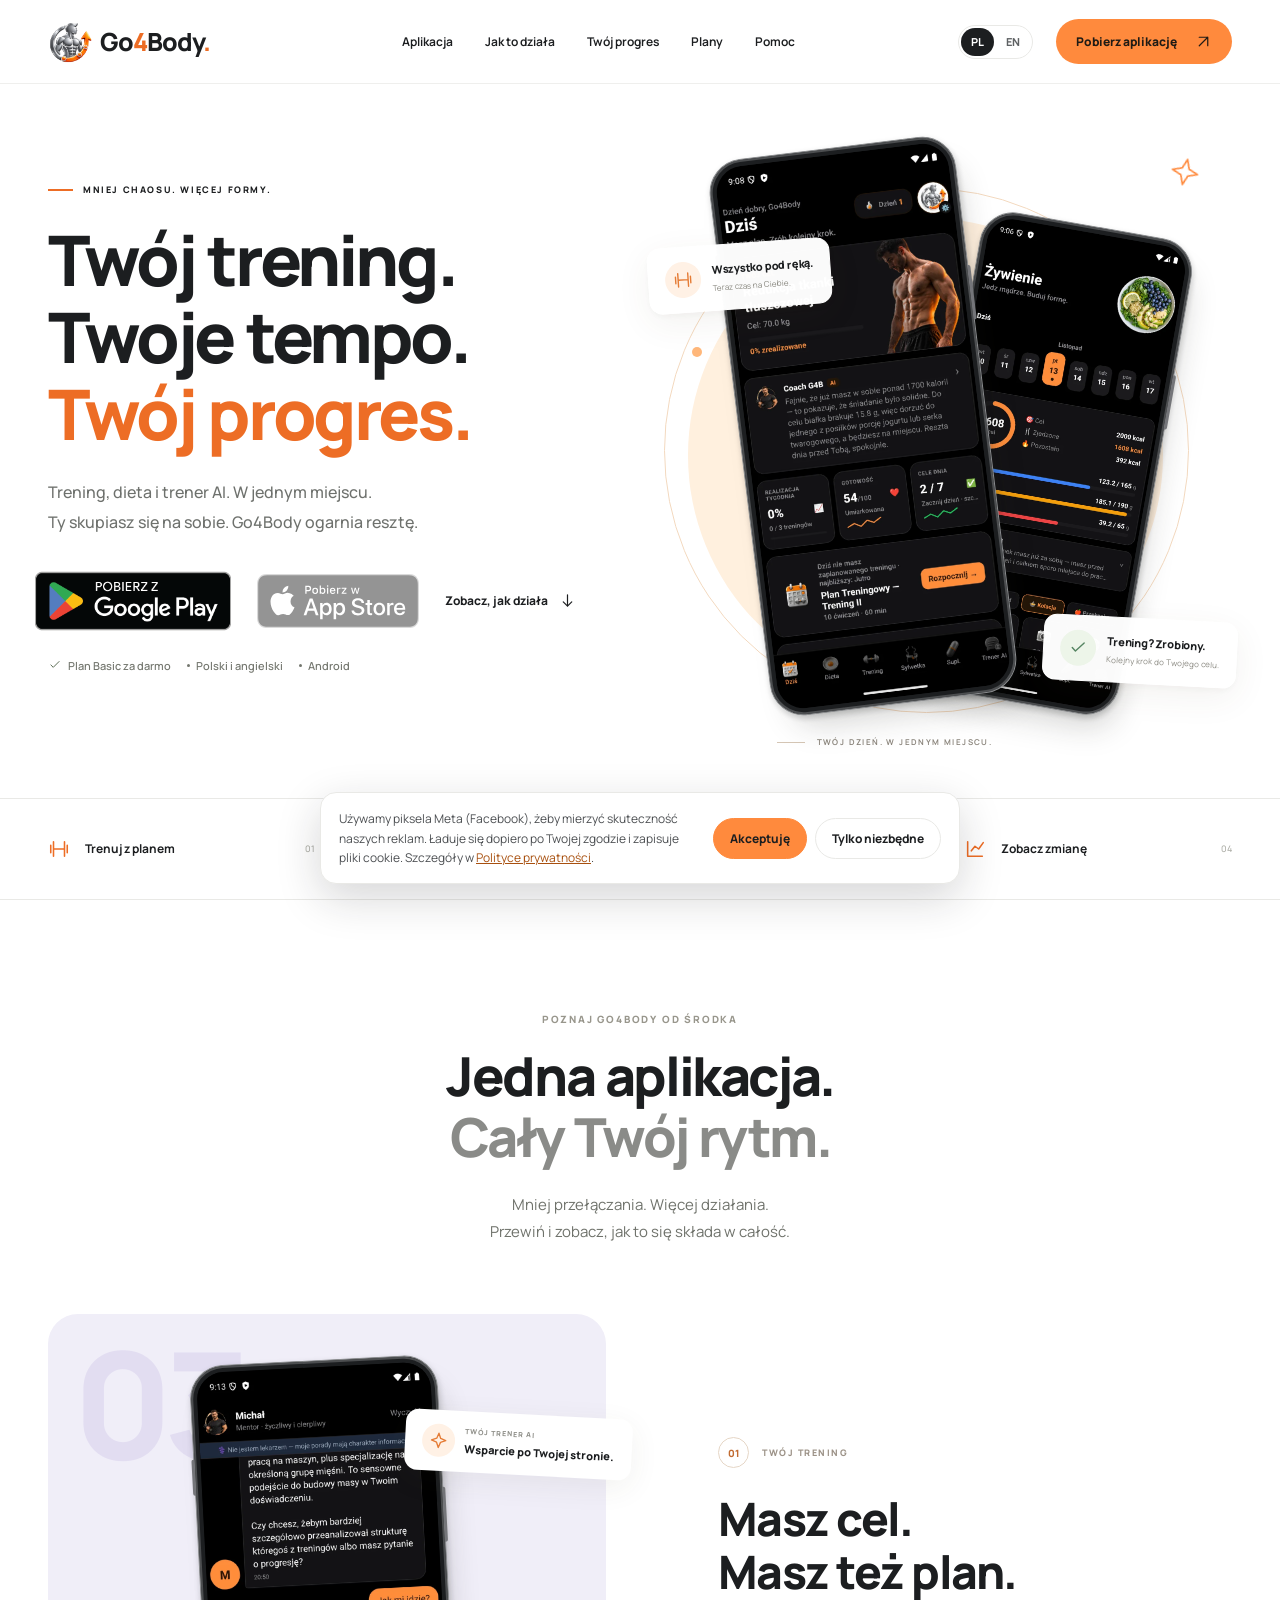
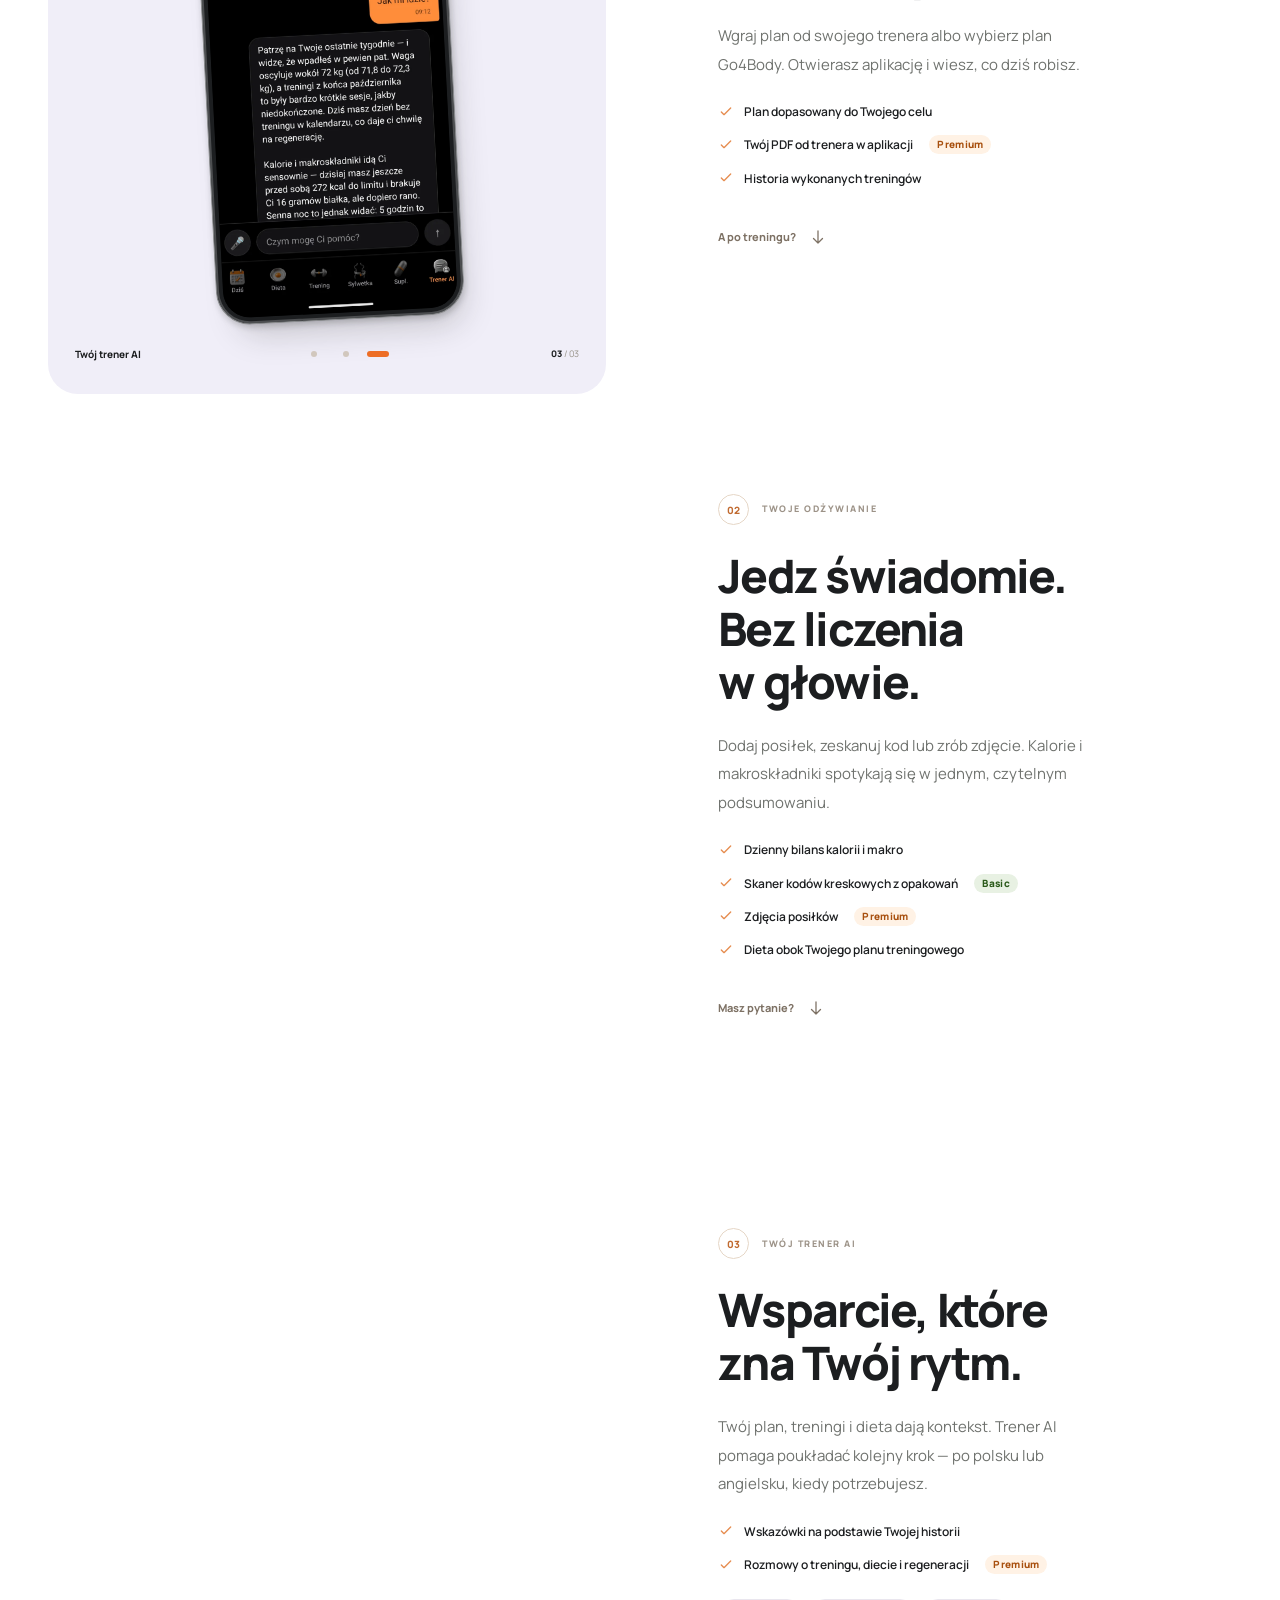
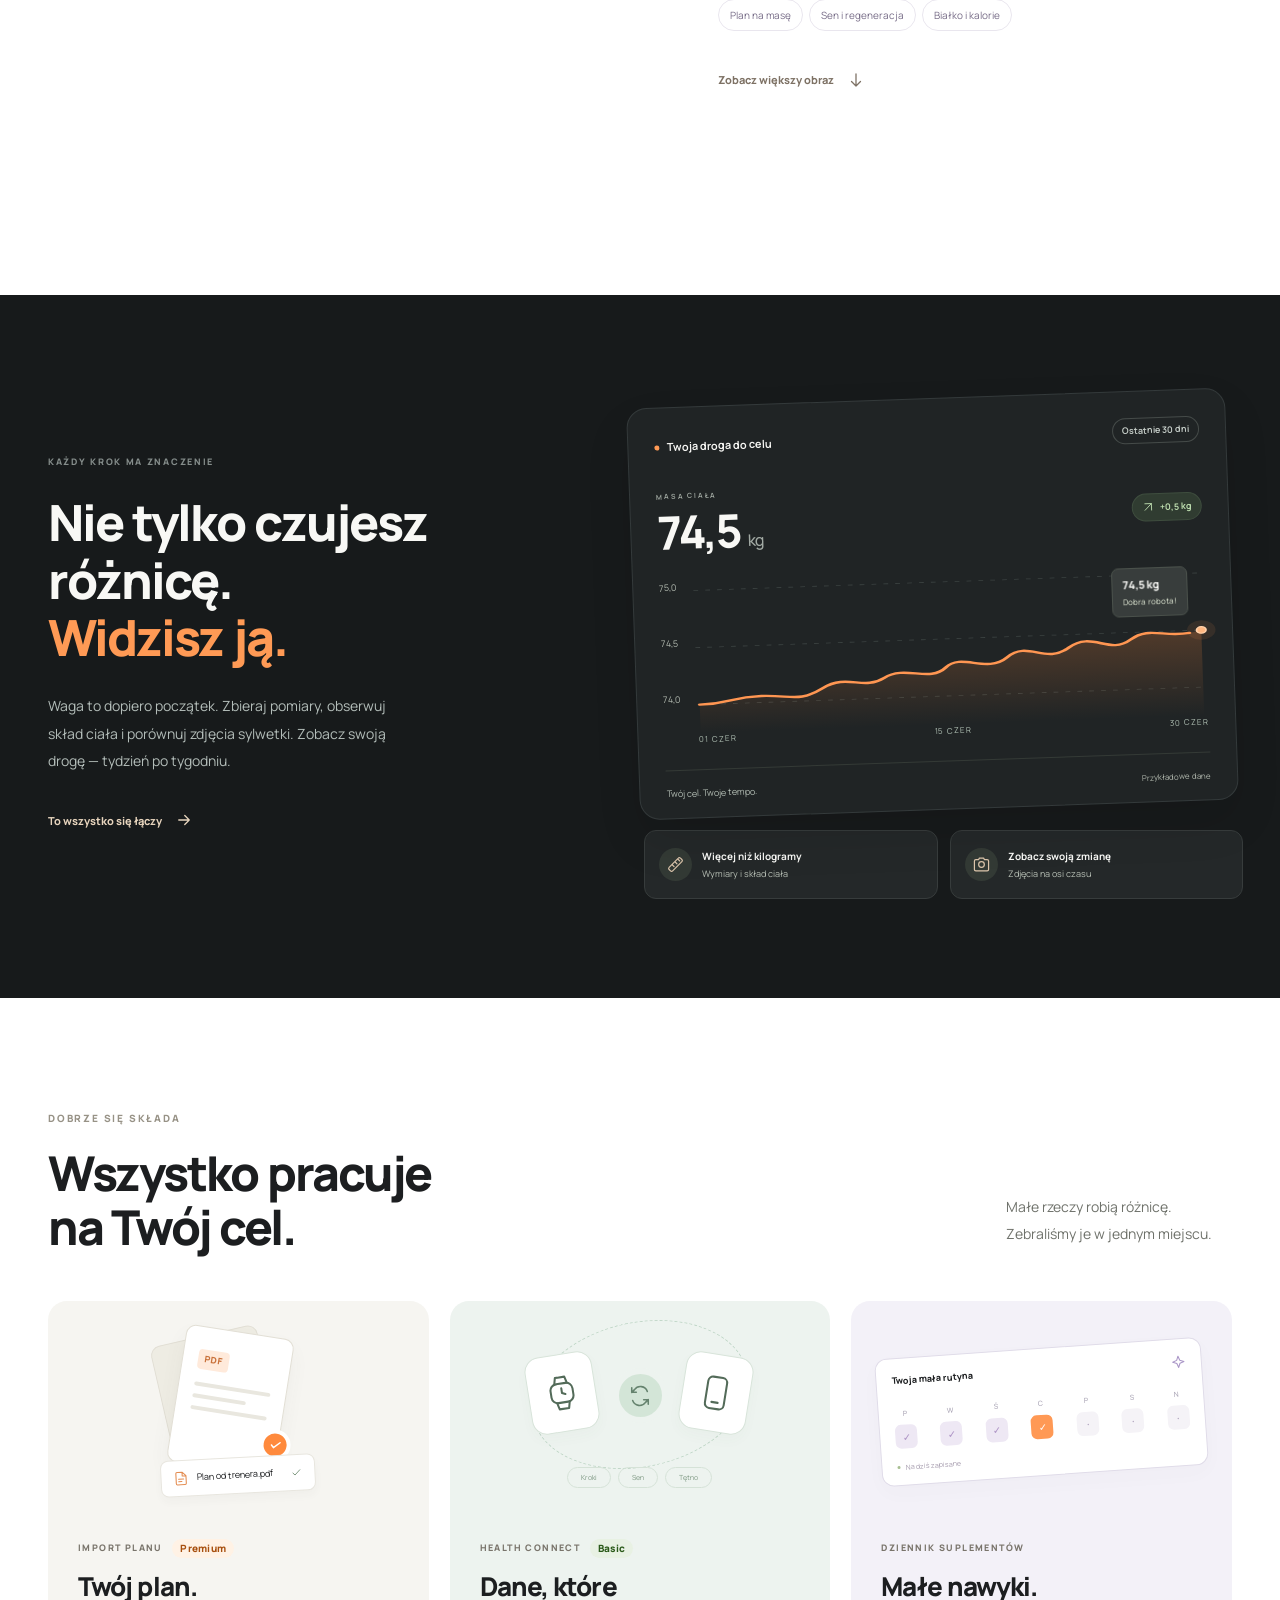
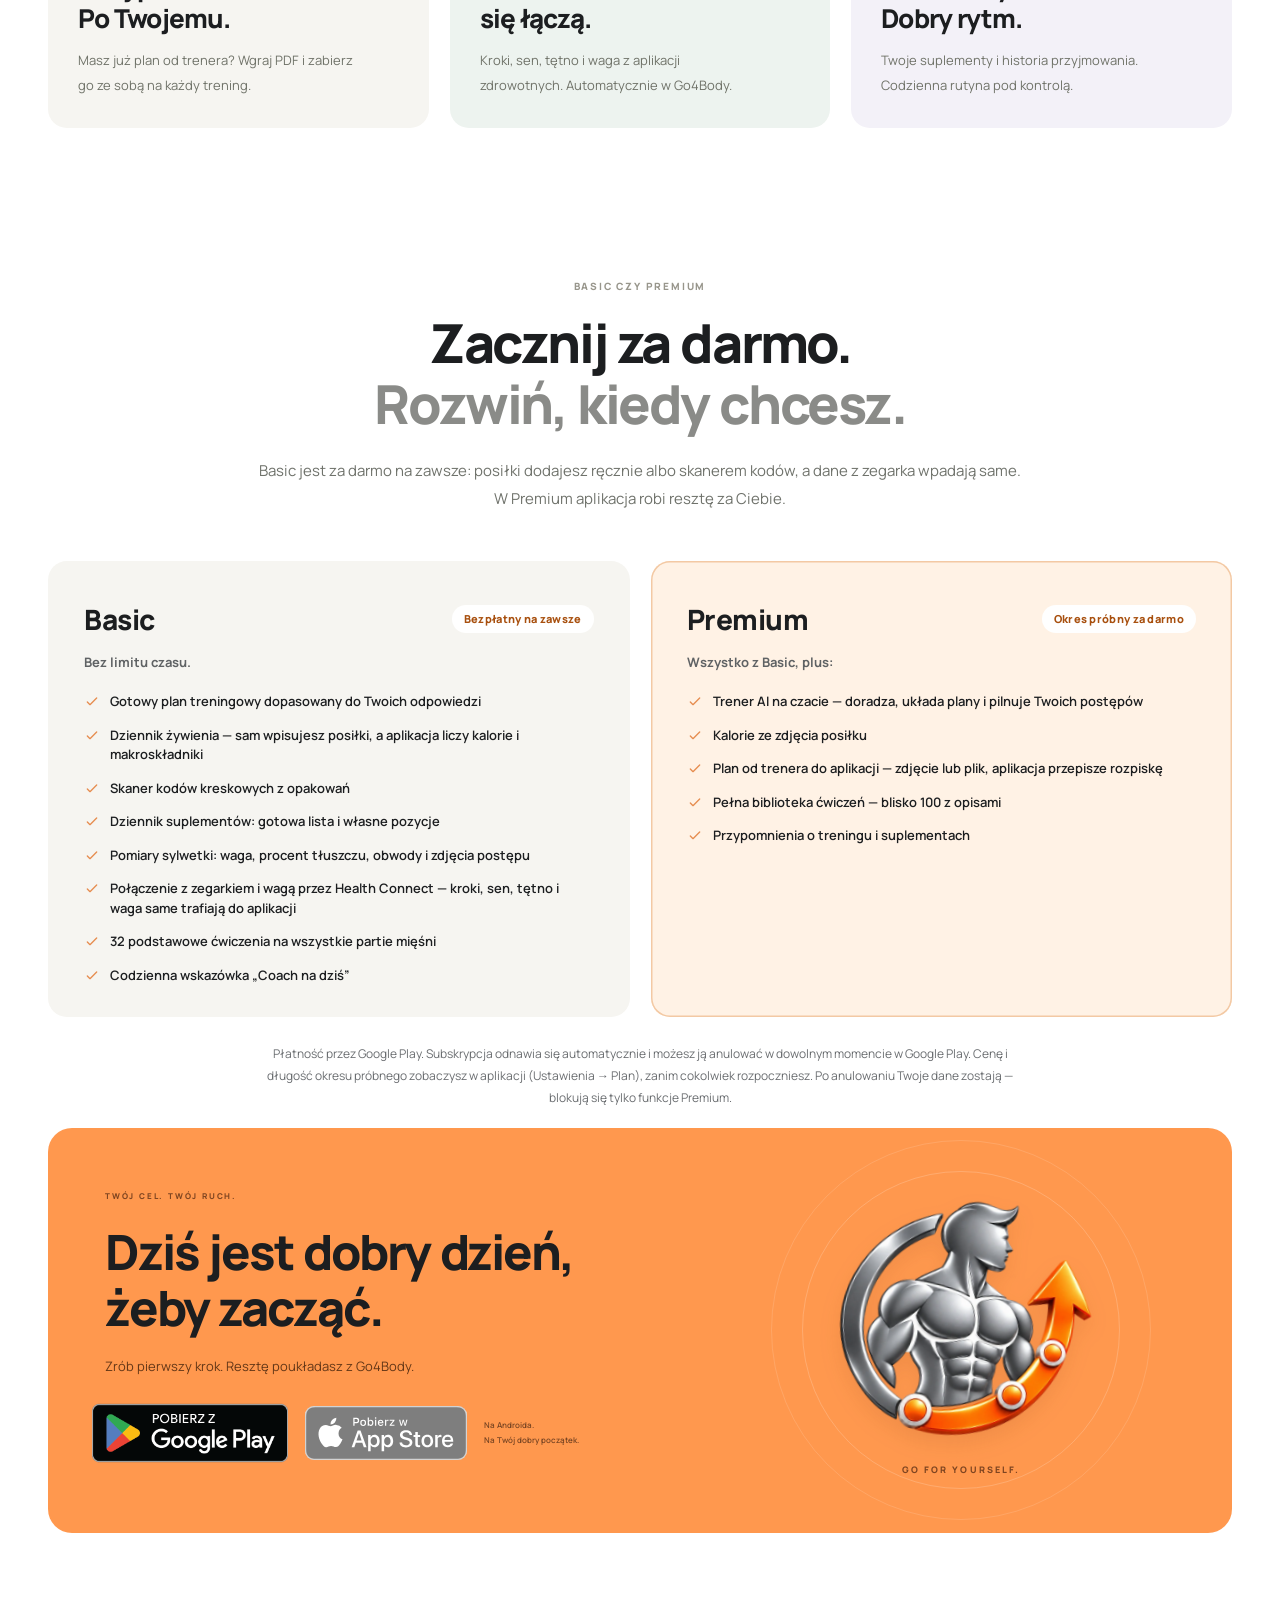
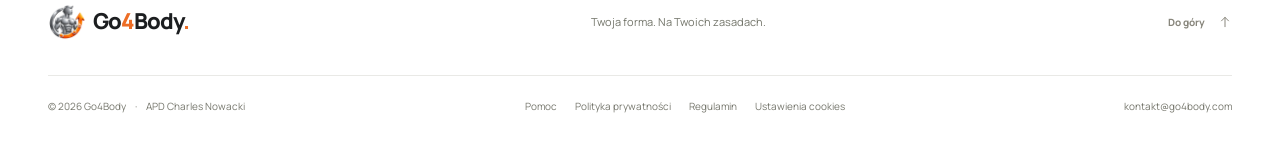
==== commit 2a986f1e: "feat(prawne): polityka prywatności v1.3 i nowa strona Regulamin v1.1 (PL+EN), zgodne z tekstami w ap" ====
--- a/index.html
+++ b/index.html
@@ -4,21 +4,46 @@
   <meta charset="utf-8">
   <meta name="viewport" content="width=device-width, initial-scale=1">
   <meta name="theme-color" content="#ff8a3d">
-  <meta name="description" content="Trening, dieta i trener AI w jednym miejscu. Gotowy plan Go4Body albo plan od Twojego trenera, skaner produktów i dane z zegarka. Plan Basic za darmo na zawsze.">
+  <meta name="description" content="Planuj treningi, licz kalorie i monitoruj sylwetkę w jednej aplikacji fitness na Androida. Basic jest za darmo, trener AI działa w Premium.">
   <link rel="canonical" href="https://go4body.com/">
   <meta property="og:type" content="website">
   <meta property="og:site_name" content="Go4Body">
   <meta property="og:locale" content="pl_PL">
-  <meta property="og:title" content="Go4Body — Twój trening. Twoje tempo.">
-  <meta property="og:description" content="Trening, dieta i trener AI w jednym miejscu. Plan Basic za darmo na zawsze.">
+  <meta property="og:title" content="Go4Body – Aplikacja fitness: trening, dieta i trener AI">
+  <meta property="og:description" content="Planuj treningi, licz kalorie i monitoruj sylwetkę w jednej aplikacji fitness na Androida. Basic jest za darmo, trener AI działa w Premium.">
   <meta property="og:url" content="https://go4body.com/">
   <meta property="og:image" content="https://go4body.com/assets/og-image.png">
   <meta property="og:image:width" content="1200">
   <meta property="og:image:height" content="630">
   <meta property="og:image:alt" content="Go4Body — trening, dieta i trener AI w jednym miejscu">
   <meta name="twitter:card" content="summary_large_image">
+  <meta name="twitter:title" content="Go4Body – Aplikacja fitness: trening, dieta i trener AI">
+  <meta name="twitter:description" content="Planuj treningi, licz kalorie i monitoruj sylwetkę w jednej aplikacji fitness na Androida. Basic jest za darmo, trener AI działa w Premium.">
   <meta name="twitter:image" content="https://go4body.com/assets/og-image.png">
-  <title>Go4Body — Twój trening. Twoje tempo.</title>
+  <script type="application/ld+json">
+  {
+    "@context": "https://schema.org",
+    "@type": "SoftwareApplication",
+    "name": "Go4Body",
+    "url": "https://go4body.com/",
+    "description": "Planuj treningi, licz kalorie i monitoruj sylwetkę w jednej aplikacji fitness na Androida. Basic jest za darmo, trener AI działa w Premium.",
+    "applicationCategory": "HealthApplication",
+    "operatingSystem": "Android",
+    "inLanguage": [
+      "pl",
+      "en"
+    ],
+    "image": "https://go4body.com/assets/og-image.png",
+    "downloadUrl": "https://play.google.com/store/apps/details?id=com.go4body.app",
+    "offers": {
+      "@type": "Offer",
+      "price": "0",
+      "priceCurrency": "PLN",
+      "description": "Plan Basic za darmo"
+    }
+  }
+  </script>
+  <title>Go4Body – Aplikacja fitness: trening, dieta i trener AI</title>
   <link rel="icon" href="assets/logo.webp" type="image/webp">
   <link rel="apple-touch-icon" href="assets/icon.png">
   <link rel="preload" href="assets/manrope-latin.woff2" as="font" type="font/woff2" crossorigin>
@@ -86,7 +111,7 @@
       </nav>
       <div class="nav-actions">
         <div class="lang-switch" role="group" aria-label="Język strony"><button type="button" class="lang-btn active" data-lang="pl" aria-pressed="true">PL</button><button type="button" class="lang-btn" data-lang="en" aria-pressed="false">EN</button></div>
-        <a class="button button-small" href="#pobierz">Pobierz aplikację <svg class="icon"><use href="#i-arrow-up"/></svg></a>
+        <a class="button button-small" href="https://play.google.com/store/apps/details?id=com.go4body.app" target="_blank" rel="noopener noreferrer">Pobierz aplikację <svg class="icon"><use href="#i-arrow-up"/></svg></a>
         <button class="menu-toggle" aria-label="Otwórz menu" aria-expanded="false" aria-controls="mobile-menu">
           <svg class="icon menu-open-icon"><use href="#i-menu"/></svg>
           <svg class="icon menu-close-icon"><use href="#i-close"/></svg>
@@ -99,7 +124,7 @@
       <a href="#progres">Twój progres <span>03</span></a>
       <a href="#plany">Plany <span>04</span></a>
       <a href="pomoc.html">Pomoc <span>05</span></a>
-      <a href="#pobierz">Pobierz Go4Body <svg class="icon"><use href="#i-arrow-up"/></svg></a>
+      <a href="https://play.google.com/store/apps/details?id=com.go4body.app" target="_blank" rel="noopener noreferrer">Pobierz Go4Body <svg class="icon"><use href="#i-arrow-up"/></svg></a>
     </nav>
     <div class="reading-progress" aria-hidden="true"></div>
   </header>
@@ -341,7 +366,7 @@
 
   <footer class="footer container">
     <div class="footer-top"><a class="brand" href="#top" aria-label="Go4Body — początek strony"><img src="assets/logo.webp" alt="" width="42" height="42"><span>Go<span class="brand-four">4</span>Body<span class="brand-dot">.</span></span></a><span class="footer-tagline">Twoja forma. Na Twoich zasadach.</span><a class="text-link" href="#top">Do góry <svg class="icon"><use href="#i-down"/></svg></a></div>
-    <div class="footer-bottom"><span>© 2026 Go4Body <span class="footer-dot">·</span> APD Charles Nowacki</span><span class="footer-links"><a href="pomoc.html">Pomoc</a><a href="privacy.html">Polityka prywatności</a><button type="button" class="footer-link-btn" id="cookieSettings">Ustawienia cookies</button></span><a href="mailto:kontakt@go4body.com">kontakt@go4body.com</a></div>
+    <div class="footer-bottom"><span>© 2026 Go4Body <span class="footer-dot">·</span> APD Charles Nowacki</span><span class="footer-links"><a href="pomoc.html">Pomoc</a><a href="privacy.html">Polityka prywatności</a><a href="regulamin.html">Regulamin</a><button type="button" class="footer-link-btn" id="cookieSettings">Ustawienia cookies</button></span><a href="mailto:kontakt@go4body.com">kontakt@go4body.com</a></div>
   </footer>
 
   <div class="consent" id="consent" role="dialog" aria-label="Zgoda na pliki cookie">
@@ -355,8 +380,8 @@
   (function () {
     // ── Język PL / EN: tłumaczenie tekstów w locie (oryginał polski zostaje w HTML, dla wyszukiwarek) ──
     var EN = {
-  "__title": "Go4Body — Your training. Your pace.",
-  "__description": "Training, nutrition and an AI coach in one place. A ready-made Go4Body plan or your trainer's plan, a product scanner and watch data. The Basic plan is free forever.",
+  "__title": "Go4Body – Fitness app: training, nutrition and AI coach",
+  "__description": "Plan workouts, count calories and monitor your physique in one fitness app for Android. Basic is free, the AI coach works in Premium.",
   "Przejdź do treści": "Skip to content",
   "Aplikacja": "App",
   "Jak to działa": "How it works",
@@ -495,6 +520,7 @@
   "Twoja forma. Na Twoich zasadach.": "Your form. On your terms.",
   "Do góry": "Back to top",
   "Polityka prywatności": "Privacy Policy",
+  "Regulamin": "Terms of Service",
   "Ustawienia cookies": "Cookie settings",
   "Używamy piksela Meta (Facebook), żeby mierzyć skuteczność naszych reklam. Ładuje się dopiero po Twojej zgodzie i zapisuje pliki cookie. Szczegóły w": "We use the Meta (Facebook) pixel to measure how well our ads work. It loads only after you agree and it sets cookies. Details in the",
   "Polityce prywatności": "Privacy Policy",
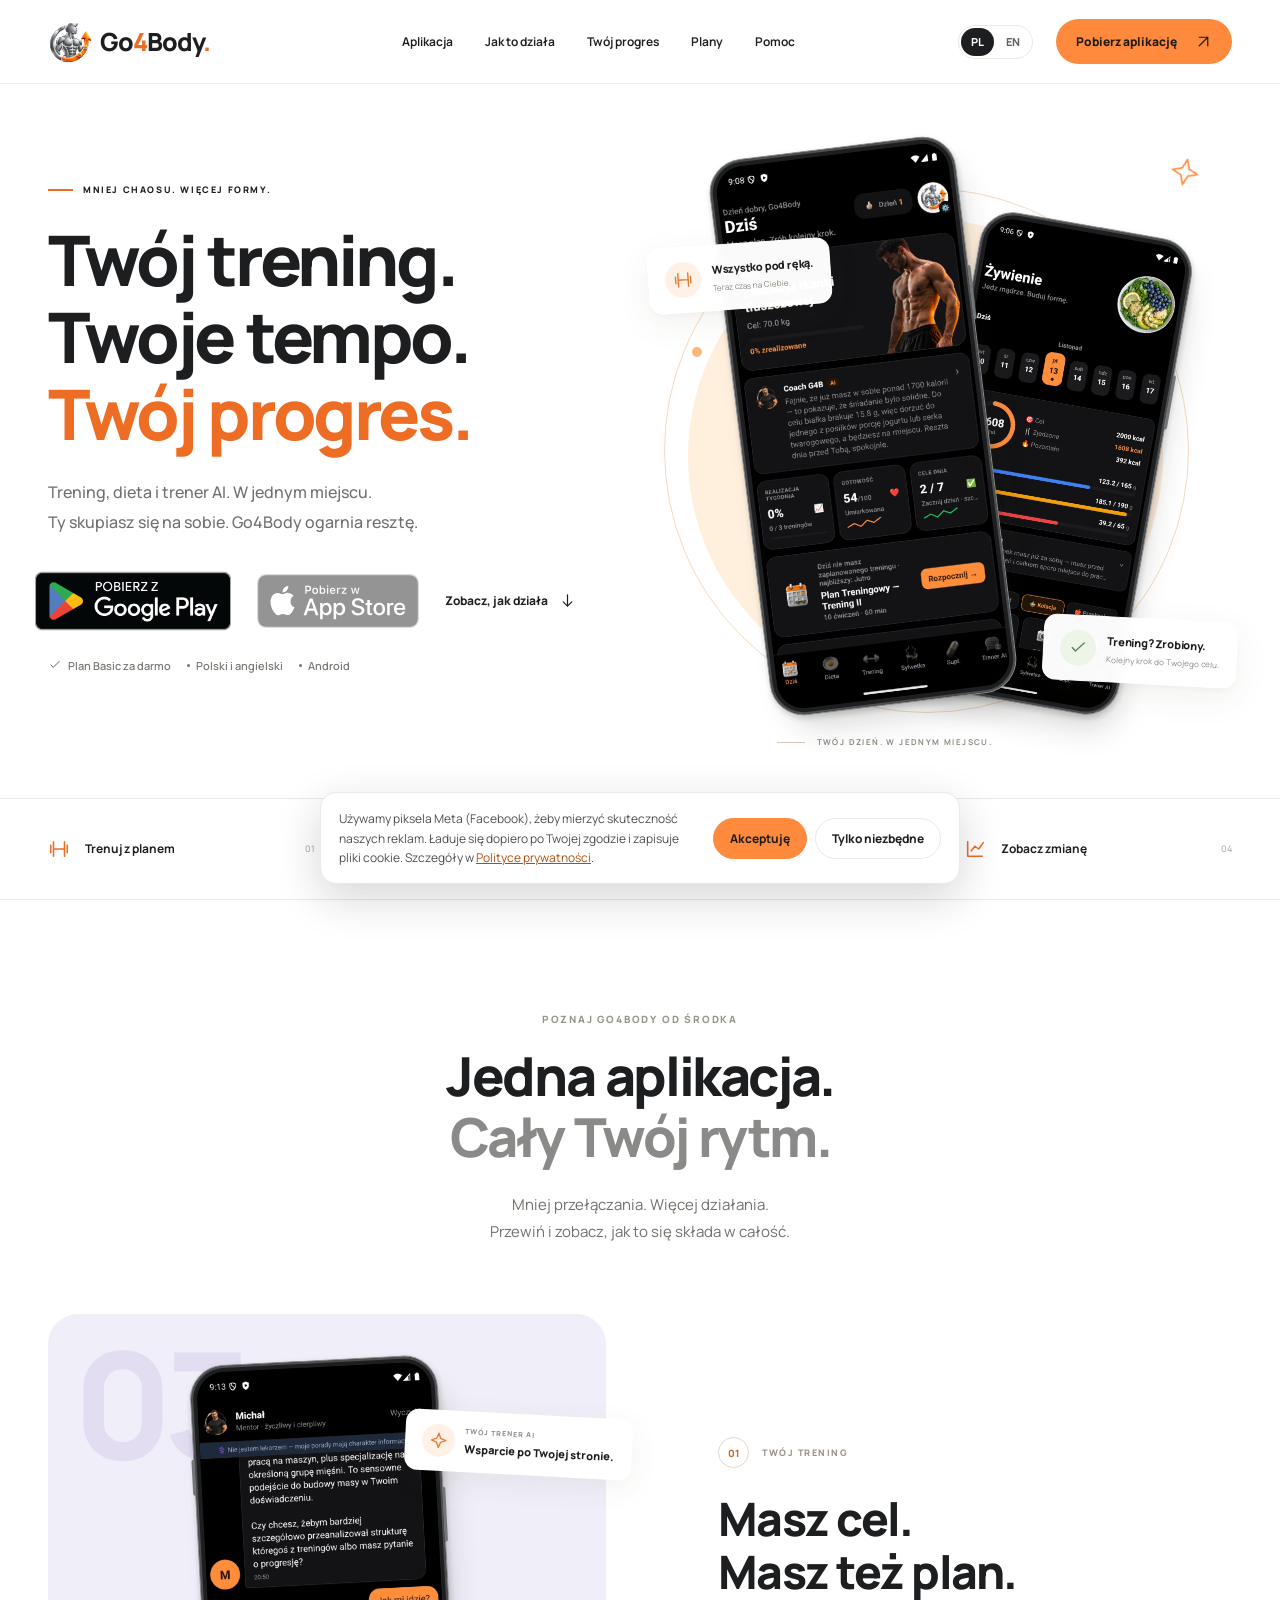
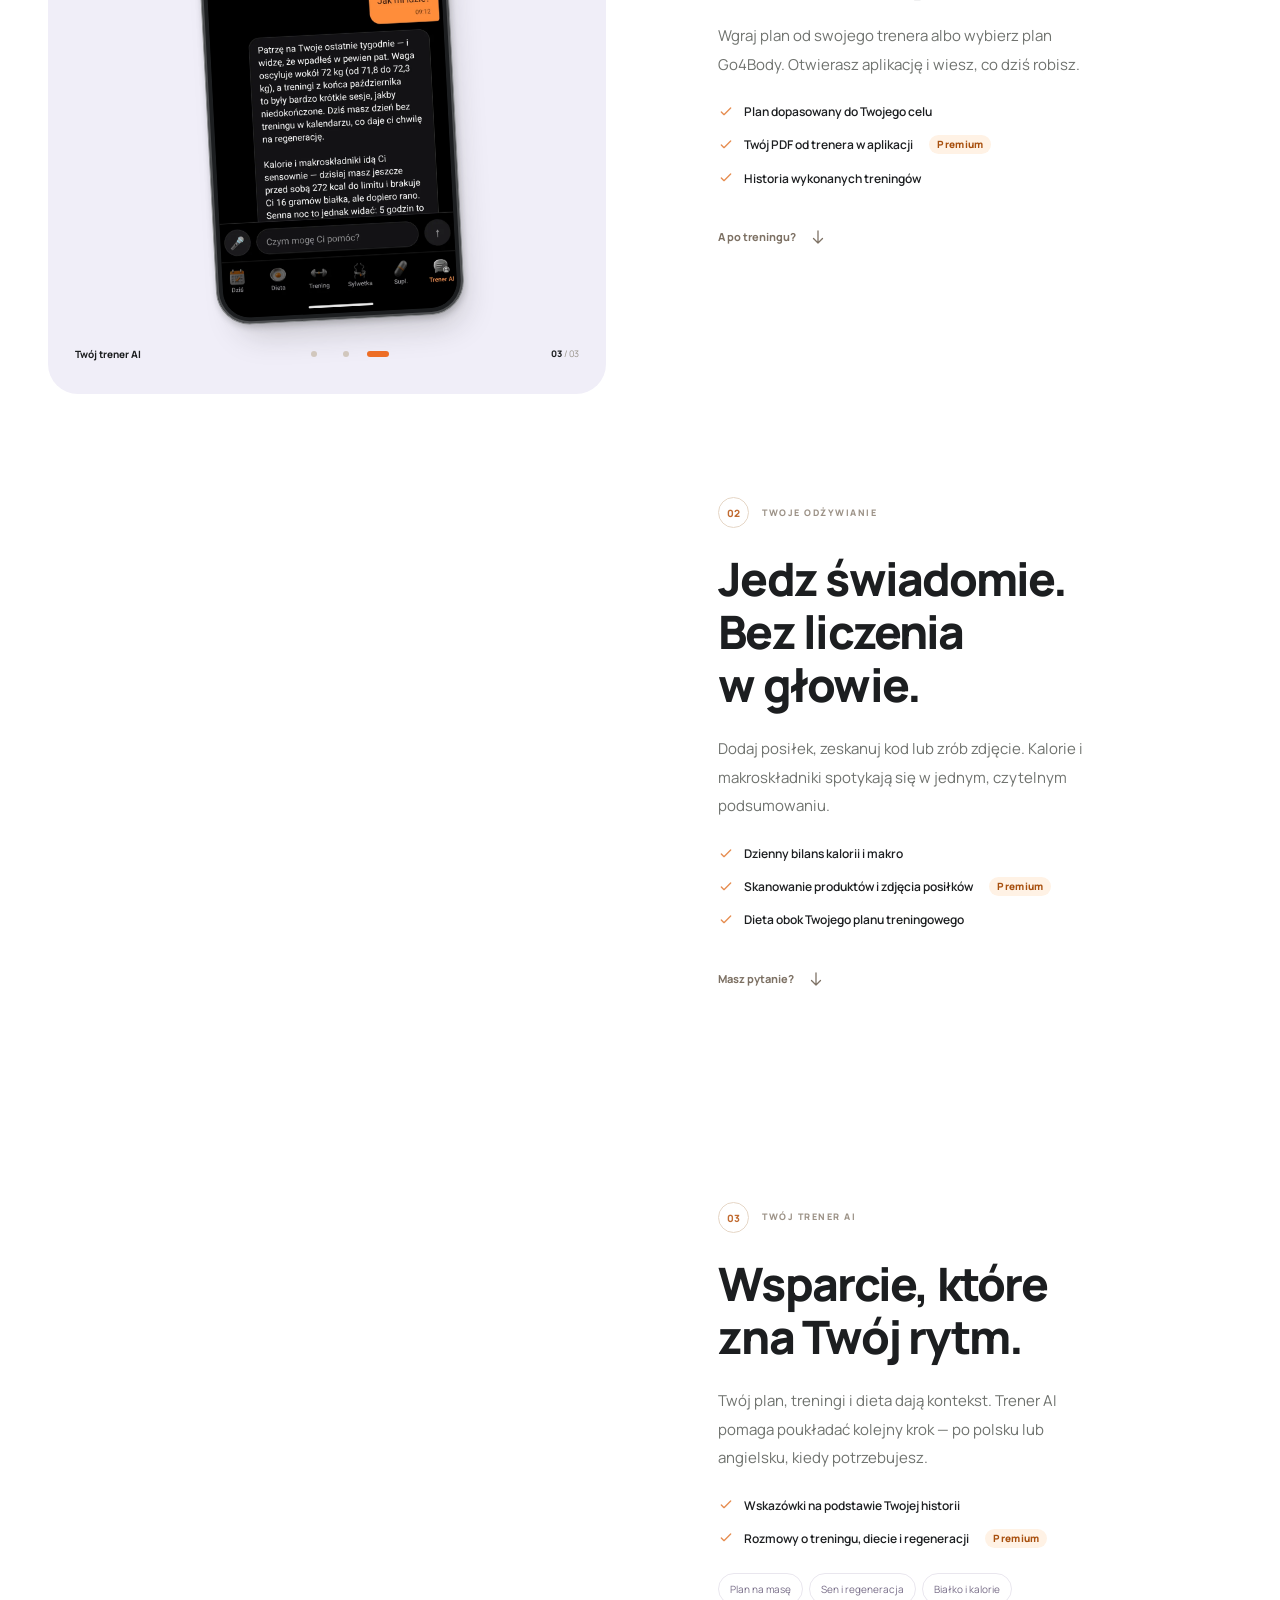
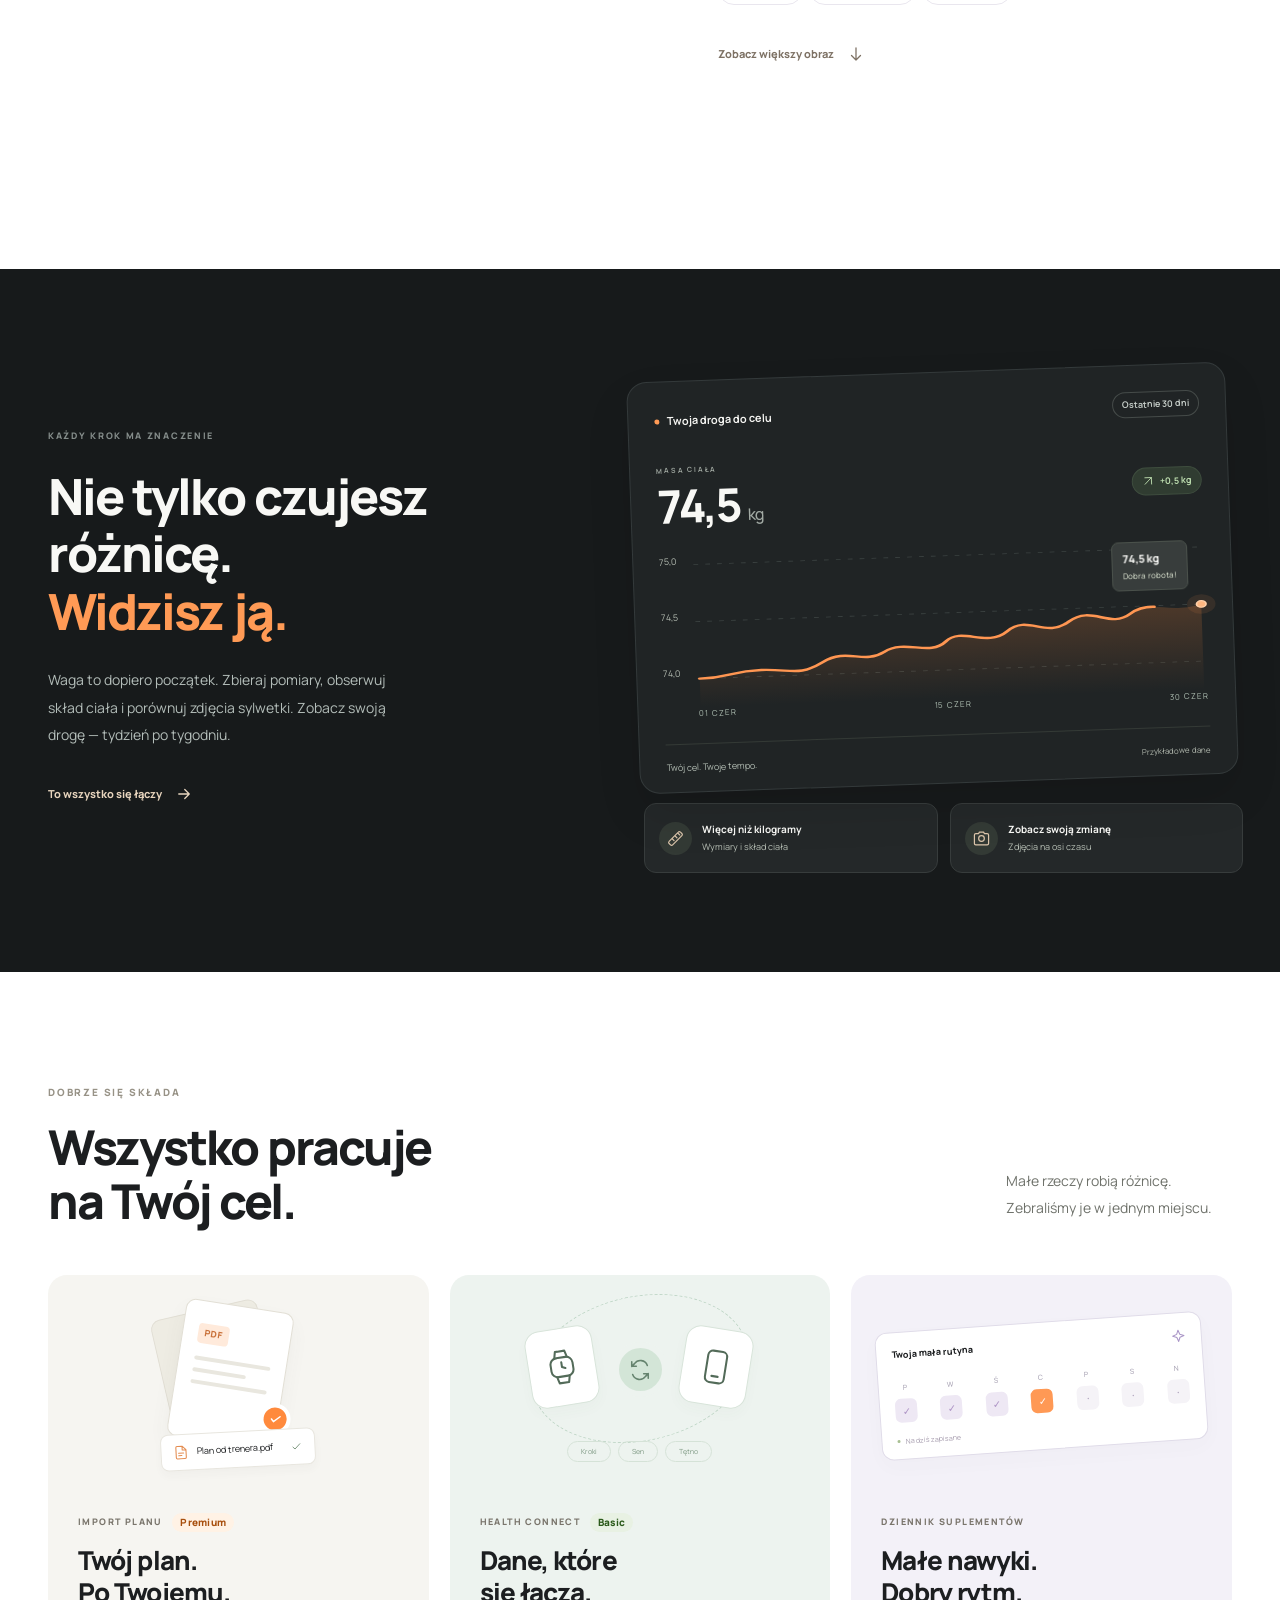
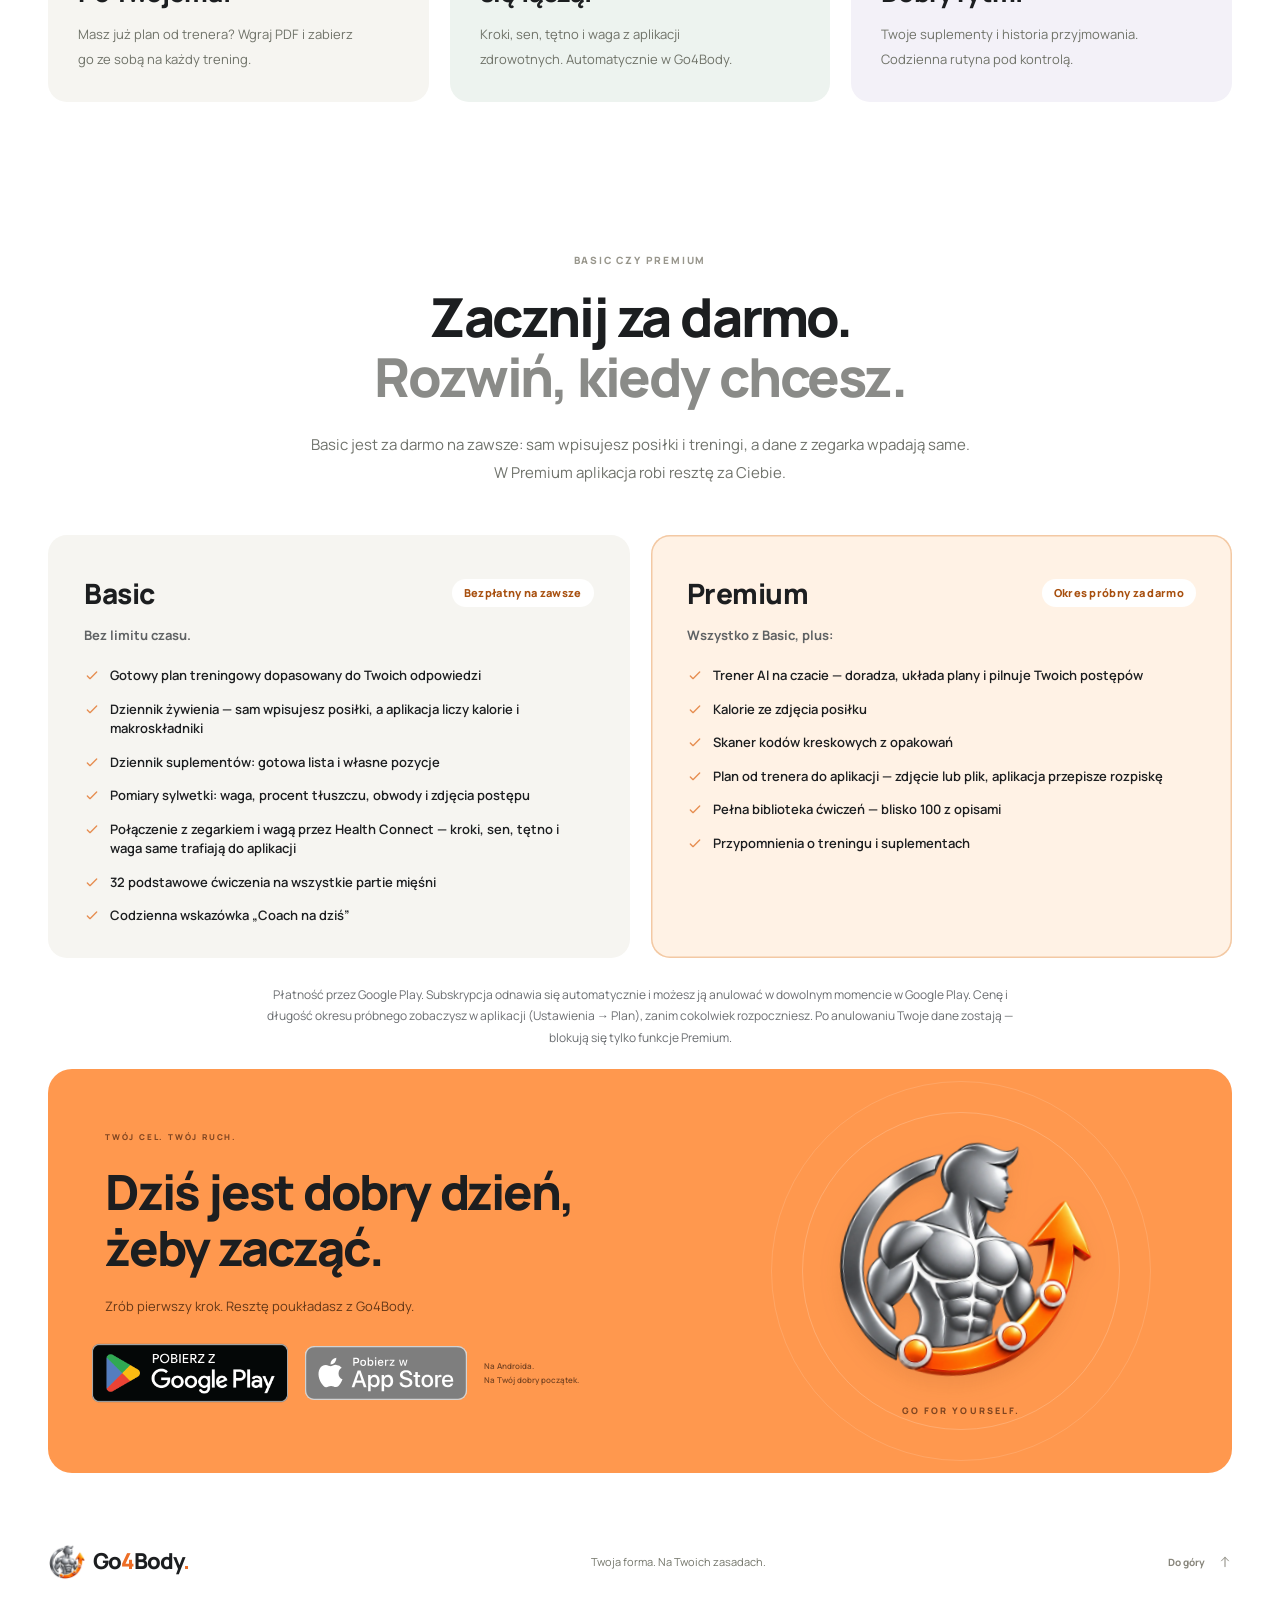
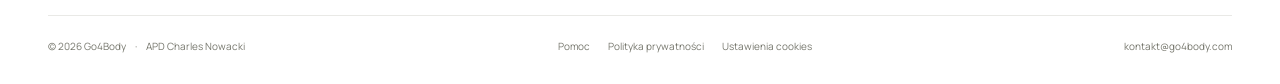
==== commit 7c495e97: "feat(seo): tytuł, opis, Open Graph/Twitter, JSON-LD SoftwareApplication i linki „Pobierz” do Google " ====
--- a/index.html
+++ b/index.html
@@ -4,13 +4,13 @@
   <meta charset="utf-8">
   <meta name="viewport" content="width=device-width, initial-scale=1">
   <meta name="theme-color" content="#ff8a3d">
-  <meta name="description" content="Planuj treningi, licz kalorie i monitoruj sylwetkę w jednej aplikacji fitness na Androida. Basic jest za darmo, trener AI działa w Premium.">
+  <meta name="description" content="Planuj treningi, licz kalorie i monitoruj sylwetkę z trenerem AI. Wszystko w jednej aplikacji fitness na Androida. Zacznij za darmo.">
   <link rel="canonical" href="https://go4body.com/">
   <meta property="og:type" content="website">
   <meta property="og:site_name" content="Go4Body">
   <meta property="og:locale" content="pl_PL">
   <meta property="og:title" content="Go4Body – Aplikacja fitness: trening, dieta i trener AI">
-  <meta property="og:description" content="Planuj treningi, licz kalorie i monitoruj sylwetkę w jednej aplikacji fitness na Androida. Basic jest za darmo, trener AI działa w Premium.">
+  <meta property="og:description" content="Planuj treningi, licz kalorie i monitoruj sylwetkę z trenerem AI. Wszystko w jednej aplikacji fitness na Androida. Zacznij za darmo.">
   <meta property="og:url" content="https://go4body.com/">
   <meta property="og:image" content="https://go4body.com/assets/og-image.png">
   <meta property="og:image:width" content="1200">
@@ -18,7 +18,7 @@
   <meta property="og:image:alt" content="Go4Body — trening, dieta i trener AI w jednym miejscu">
   <meta name="twitter:card" content="summary_large_image">
   <meta name="twitter:title" content="Go4Body – Aplikacja fitness: trening, dieta i trener AI">
-  <meta name="twitter:description" content="Planuj treningi, licz kalorie i monitoruj sylwetkę w jednej aplikacji fitness na Androida. Basic jest za darmo, trener AI działa w Premium.">
+  <meta name="twitter:description" content="Planuj treningi, licz kalorie i monitoruj sylwetkę z trenerem AI. Wszystko w jednej aplikacji fitness na Androida. Zacznij za darmo.">
   <meta name="twitter:image" content="https://go4body.com/assets/og-image.png">
   <script type="application/ld+json">
   {
@@ -26,7 +26,7 @@
     "@type": "SoftwareApplication",
     "name": "Go4Body",
     "url": "https://go4body.com/",
-    "description": "Planuj treningi, licz kalorie i monitoruj sylwetkę w jednej aplikacji fitness na Androida. Basic jest za darmo, trener AI działa w Premium.",
+    "description": "Planuj treningi, licz kalorie i monitoruj sylwetkę z trenerem AI. Wszystko w jednej aplikacji fitness na Androida. Zacznij za darmo.",
     "applicationCategory": "HealthApplication",
     "operatingSystem": "Android",
     "inLanguage": [
@@ -237,8 +237,7 @@
               <p class="step-description">Dodaj posiłek, zeskanuj kod lub zrób zdjęcie. Kalorie i makroskładniki spotykają się w jednym, czytelnym podsumowaniu.</p>
               <ul class="check-list">
                 <li><svg class="icon"><use href="#i-check"/></svg> Dzienny bilans kalorii i makro</li>
-                <li><svg class="icon"><use href="#i-check"/></svg> Skaner kodów kreskowych z opakowań <em class="tier tier-basic">Basic</em></li>
-                <li><svg class="icon"><use href="#i-check"/></svg> Zdjęcia posiłków <em class="tier">Premium</em></li>
+                <li><svg class="icon"><use href="#i-check"/></svg> Skanowanie produktów i zdjęcia posiłków <em class="tier">Premium</em></li>
                 <li><svg class="icon"><use href="#i-check"/></svg> Dieta obok Twojego planu treningowego</li>
               </ul>
               <a class="text-link step-next" href="#krok-coach">Masz pytanie? <svg class="icon"><use href="#i-down"/></svg></a>
@@ -334,18 +333,18 @@
       <div class="section-heading centered reveal">
         <p class="eyebrow">BASIC CZY PREMIUM</p>
         <h2 id="plans-title">Zacznij za darmo.<br><span class="muted-heading">Rozwiń, kiedy chcesz.</span></h2>
-        <p>Basic jest za darmo na zawsze: posiłki dodajesz ręcznie albo skanerem kodów, a dane z zegarka wpadają same.<br>W Premium aplikacja robi resztę za Ciebie.</p>
+        <p>Basic jest za darmo na zawsze: sam wpisujesz posiłki i treningi, a dane z zegarka wpadają same.<br>W Premium aplikacja robi resztę za Ciebie.</p>
       </div>
       <div class="plans-grid">
         <article class="plan-card reveal">
           <div class="plan-head"><h3>Basic</h3><span class="plan-tag">Bezpłatny na zawsze</span></div>
           <p class="plan-lead">Bez limitu czasu.</p>
-          <ul class="check-list"><li><svg class="icon"><use href="#i-check"/></svg> Gotowy plan treningowy dopasowany do Twoich odpowiedzi</li><li><svg class="icon"><use href="#i-check"/></svg> Dziennik żywienia — sam wpisujesz posiłki, a aplikacja liczy kalorie i makroskładniki</li><li><svg class="icon"><use href="#i-check"/></svg> Skaner kodów kreskowych z opakowań</li><li><svg class="icon"><use href="#i-check"/></svg> Dziennik suplementów: gotowa lista i własne pozycje</li><li><svg class="icon"><use href="#i-check"/></svg> Pomiary sylwetki: waga, procent tłuszczu, obwody i zdjęcia postępu</li><li><svg class="icon"><use href="#i-check"/></svg> Połączenie z zegarkiem i wagą przez Health Connect — kroki, sen, tętno i waga same trafiają do aplikacji</li><li><svg class="icon"><use href="#i-check"/></svg> 32 podstawowe ćwiczenia na wszystkie partie mięśni</li><li><svg class="icon"><use href="#i-check"/></svg> Codzienna wskazówka „Coach na dziś”</li></ul>
+          <ul class="check-list"><li><svg class="icon"><use href="#i-check"/></svg> Gotowy plan treningowy dopasowany do Twoich odpowiedzi</li><li><svg class="icon"><use href="#i-check"/></svg> Dziennik żywienia — sam wpisujesz posiłki, a aplikacja liczy kalorie i makroskładniki</li><li><svg class="icon"><use href="#i-check"/></svg> Dziennik suplementów: gotowa lista i własne pozycje</li><li><svg class="icon"><use href="#i-check"/></svg> Pomiary sylwetki: waga, procent tłuszczu, obwody i zdjęcia postępu</li><li><svg class="icon"><use href="#i-check"/></svg> Połączenie z zegarkiem i wagą przez Health Connect — kroki, sen, tętno i waga same trafiają do aplikacji</li><li><svg class="icon"><use href="#i-check"/></svg> 32 podstawowe ćwiczenia na wszystkie partie mięśni</li><li><svg class="icon"><use href="#i-check"/></svg> Codzienna wskazówka „Coach na dziś”</li></ul>
         </article>
         <article class="plan-card plan-card-premium reveal">
           <div class="plan-head"><h3>Premium</h3><span class="plan-tag">Okres próbny za darmo</span></div>
           <p class="plan-lead">Wszystko z Basic, plus:</p>
-          <ul class="check-list"><li><svg class="icon"><use href="#i-check"/></svg> Trener AI na czacie — doradza, układa plany i pilnuje Twoich postępów</li><li><svg class="icon"><use href="#i-check"/></svg> Kalorie ze zdjęcia posiłku</li><li><svg class="icon"><use href="#i-check"/></svg> Plan od trenera do aplikacji — zdjęcie lub plik, aplikacja przepisze rozpiskę</li><li><svg class="icon"><use href="#i-check"/></svg> Pełna biblioteka ćwiczeń — blisko 100 z opisami</li><li><svg class="icon"><use href="#i-check"/></svg> Przypomnienia o treningu i suplementach</li></ul>
+          <ul class="check-list"><li><svg class="icon"><use href="#i-check"/></svg> Trener AI na czacie — doradza, układa plany i pilnuje Twoich postępów</li><li><svg class="icon"><use href="#i-check"/></svg> Kalorie ze zdjęcia posiłku</li><li><svg class="icon"><use href="#i-check"/></svg> Skaner kodów kreskowych z opakowań</li><li><svg class="icon"><use href="#i-check"/></svg> Plan od trenera do aplikacji — zdjęcie lub plik, aplikacja przepisze rozpiskę</li><li><svg class="icon"><use href="#i-check"/></svg> Pełna biblioteka ćwiczeń — blisko 100 z opisami</li><li><svg class="icon"><use href="#i-check"/></svg> Przypomnienia o treningu i suplementach</li></ul>
         </article>
       </div>
       <p class="plans-note">Płatność przez Google Play. Subskrypcja odnawia się automatycznie i możesz ją anulować w dowolnym momencie w Google Play. Cenę i długość okresu próbnego zobaczysz w aplikacji (Ustawienia → Plan), zanim cokolwiek rozpoczniesz. Po anulowaniu Twoje dane zostają — blokują się tylko funkcje Premium.</p>
@@ -366,7 +365,7 @@
 
   <footer class="footer container">
     <div class="footer-top"><a class="brand" href="#top" aria-label="Go4Body — początek strony"><img src="assets/logo.webp" alt="" width="42" height="42"><span>Go<span class="brand-four">4</span>Body<span class="brand-dot">.</span></span></a><span class="footer-tagline">Twoja forma. Na Twoich zasadach.</span><a class="text-link" href="#top">Do góry <svg class="icon"><use href="#i-down"/></svg></a></div>
-    <div class="footer-bottom"><span>© 2026 Go4Body <span class="footer-dot">·</span> APD Charles Nowacki</span><span class="footer-links"><a href="pomoc.html">Pomoc</a><a href="privacy.html">Polityka prywatności</a><a href="regulamin.html">Regulamin</a><button type="button" class="footer-link-btn" id="cookieSettings">Ustawienia cookies</button></span><a href="mailto:kontakt@go4body.com">kontakt@go4body.com</a></div>
+    <div class="footer-bottom"><span>© 2026 Go4Body <span class="footer-dot">·</span> APD Charles Nowacki</span><span class="footer-links"><a href="pomoc.html">Pomoc</a><a href="privacy.html">Polityka prywatności</a><button type="button" class="footer-link-btn" id="cookieSettings">Ustawienia cookies</button></span><a href="mailto:kontakt@go4body.com">kontakt@go4body.com</a></div>
   </footer>
 
   <div class="consent" id="consent" role="dialog" aria-label="Zgoda na pliki cookie">
@@ -380,8 +379,8 @@
   (function () {
     // ── Język PL / EN: tłumaczenie tekstów w locie (oryginał polski zostaje w HTML, dla wyszukiwarek) ──
     var EN = {
-  "__title": "Go4Body – Fitness app: training, nutrition and AI coach",
-  "__description": "Plan workouts, count calories and monitor your physique in one fitness app for Android. Basic is free, the AI coach works in Premium.",
+  "__title": "Go4Body — Your training. Your pace.",
+  "__description": "Training, nutrition and an AI coach in one place. A ready-made Go4Body plan or your trainer's plan, a product scanner and watch data. The Basic plan is free forever.",
   "Przejdź do treści": "Skip to content",
   "Aplikacja": "App",
   "Jak to działa": "How it works",
@@ -429,7 +428,7 @@
   "w głowie.": "in your head.",
   "Dodaj posiłek, zeskanuj kod lub zrób zdjęcie. Kalorie i makroskładniki spotykają się w jednym, czytelnym podsumowaniu.": "Add a meal, scan a barcode or take a photo. Calories and macros come together in one clear summary.",
   "Dzienny bilans kalorii i makro": "Daily calorie and macro balance",
-  "Zdjęcia posiłków": "Meal photos",
+  "Skanowanie produktów i zdjęcia posiłków": "Product scanning and meal photos",
   "Dieta obok Twojego planu treningowego": "Nutrition next to your training plan",
   "Masz pytanie?": "Have a question?",
   "TWÓJ TRENER AI": "YOUR AI COACH",
@@ -520,7 +519,6 @@
   "Twoja forma. Na Twoich zasadach.": "Your form. On your terms.",
   "Do góry": "Back to top",
   "Polityka prywatności": "Privacy Policy",
-  "Regulamin": "Terms of Service",
   "Ustawienia cookies": "Cookie settings",
   "Używamy piksela Meta (Facebook), żeby mierzyć skuteczność naszych reklam. Ładuje się dopiero po Twojej zgodzie i zapisuje pliki cookie. Szczegóły w": "We use the Meta (Facebook) pixel to measure how well our ads work. It loads only after you agree and it sets cookies. Details in the",
   "Polityce prywatności": "Privacy Policy",
@@ -556,7 +554,7 @@
   "Makro? Wszystko jasne.": "Macros? All clear.",
   "Wsparcie po Twojej stronie.": "Support on your side.",
   "Połączenie z zegarkiem i wagą przez Health Connect — kroki, sen, tętno i waga same trafiają do aplikacji": "Watch and scale connection via Health Connect — steps, sleep, heart rate and weight flow into the app on their own",
-  "Basic jest za darmo na zawsze: posiłki dodajesz ręcznie albo skanerem kodów, a dane z zegarka wpadają same.": "Basic is free forever: you add meals by hand or with the barcode scanner, and watch data flows in on its own.",
+  "Basic jest za darmo na zawsze: sam wpisujesz posiłki i treningi, a dane z zegarka wpadają same.": "Basic is free forever: you log meals and workouts yourself, and watch data flows in on its own.",
   "W Premium aplikacja robi resztę za Ciebie.": "In Premium the app does the rest for you."
 };
     var cur = 'pl', textOrig = new Map(), attrOrig = new Map();
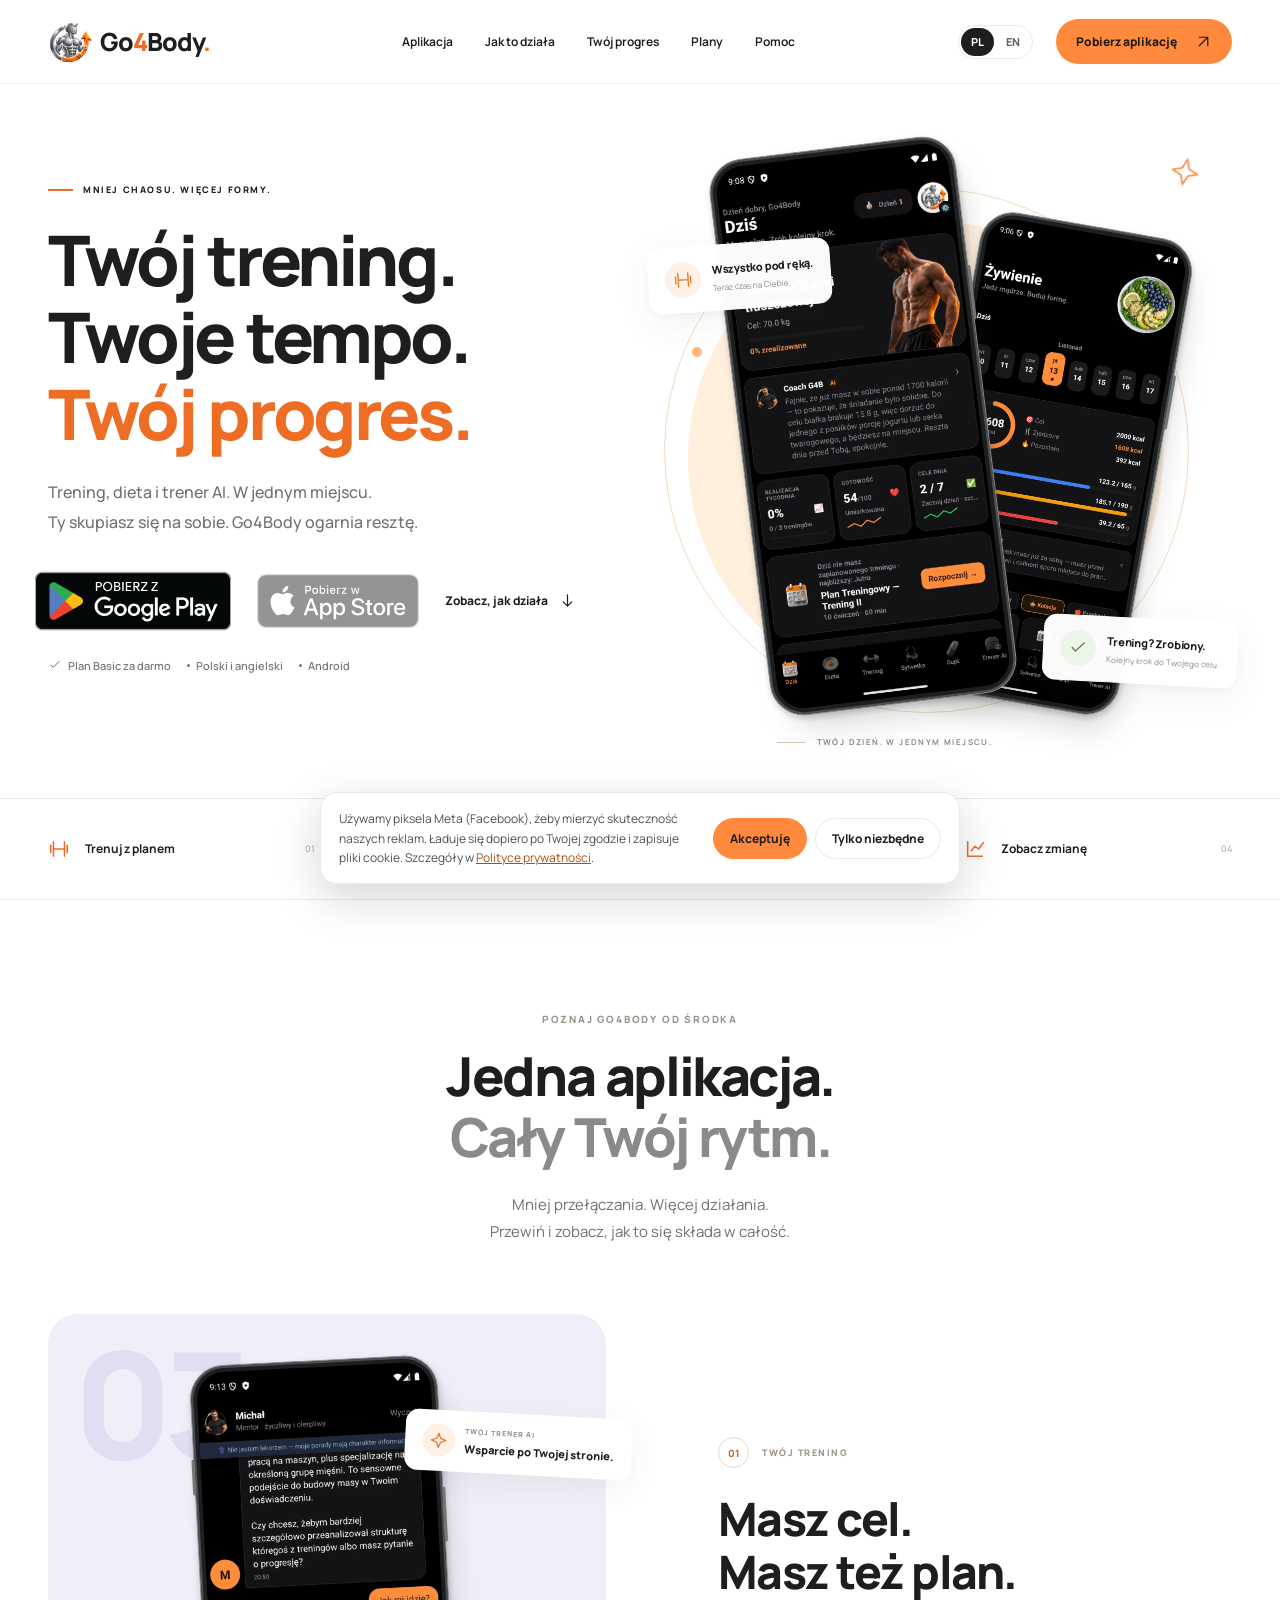
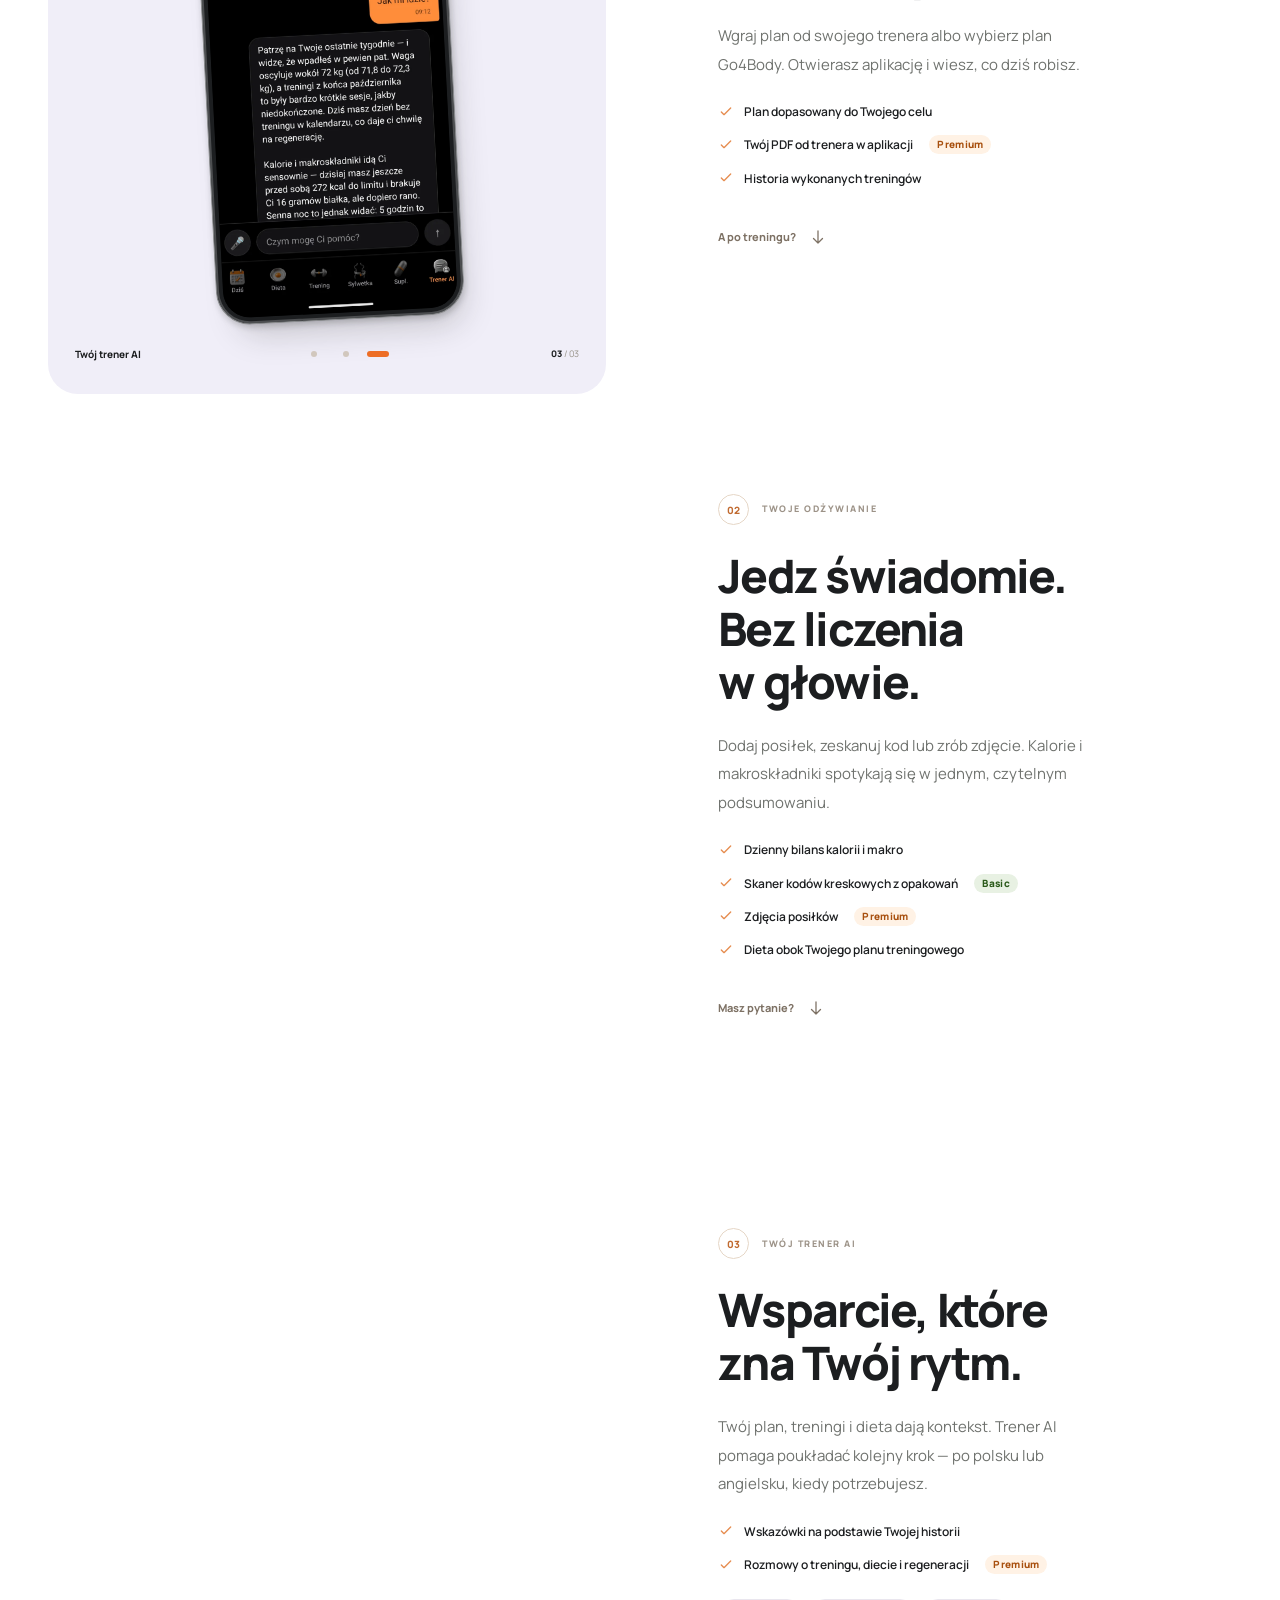
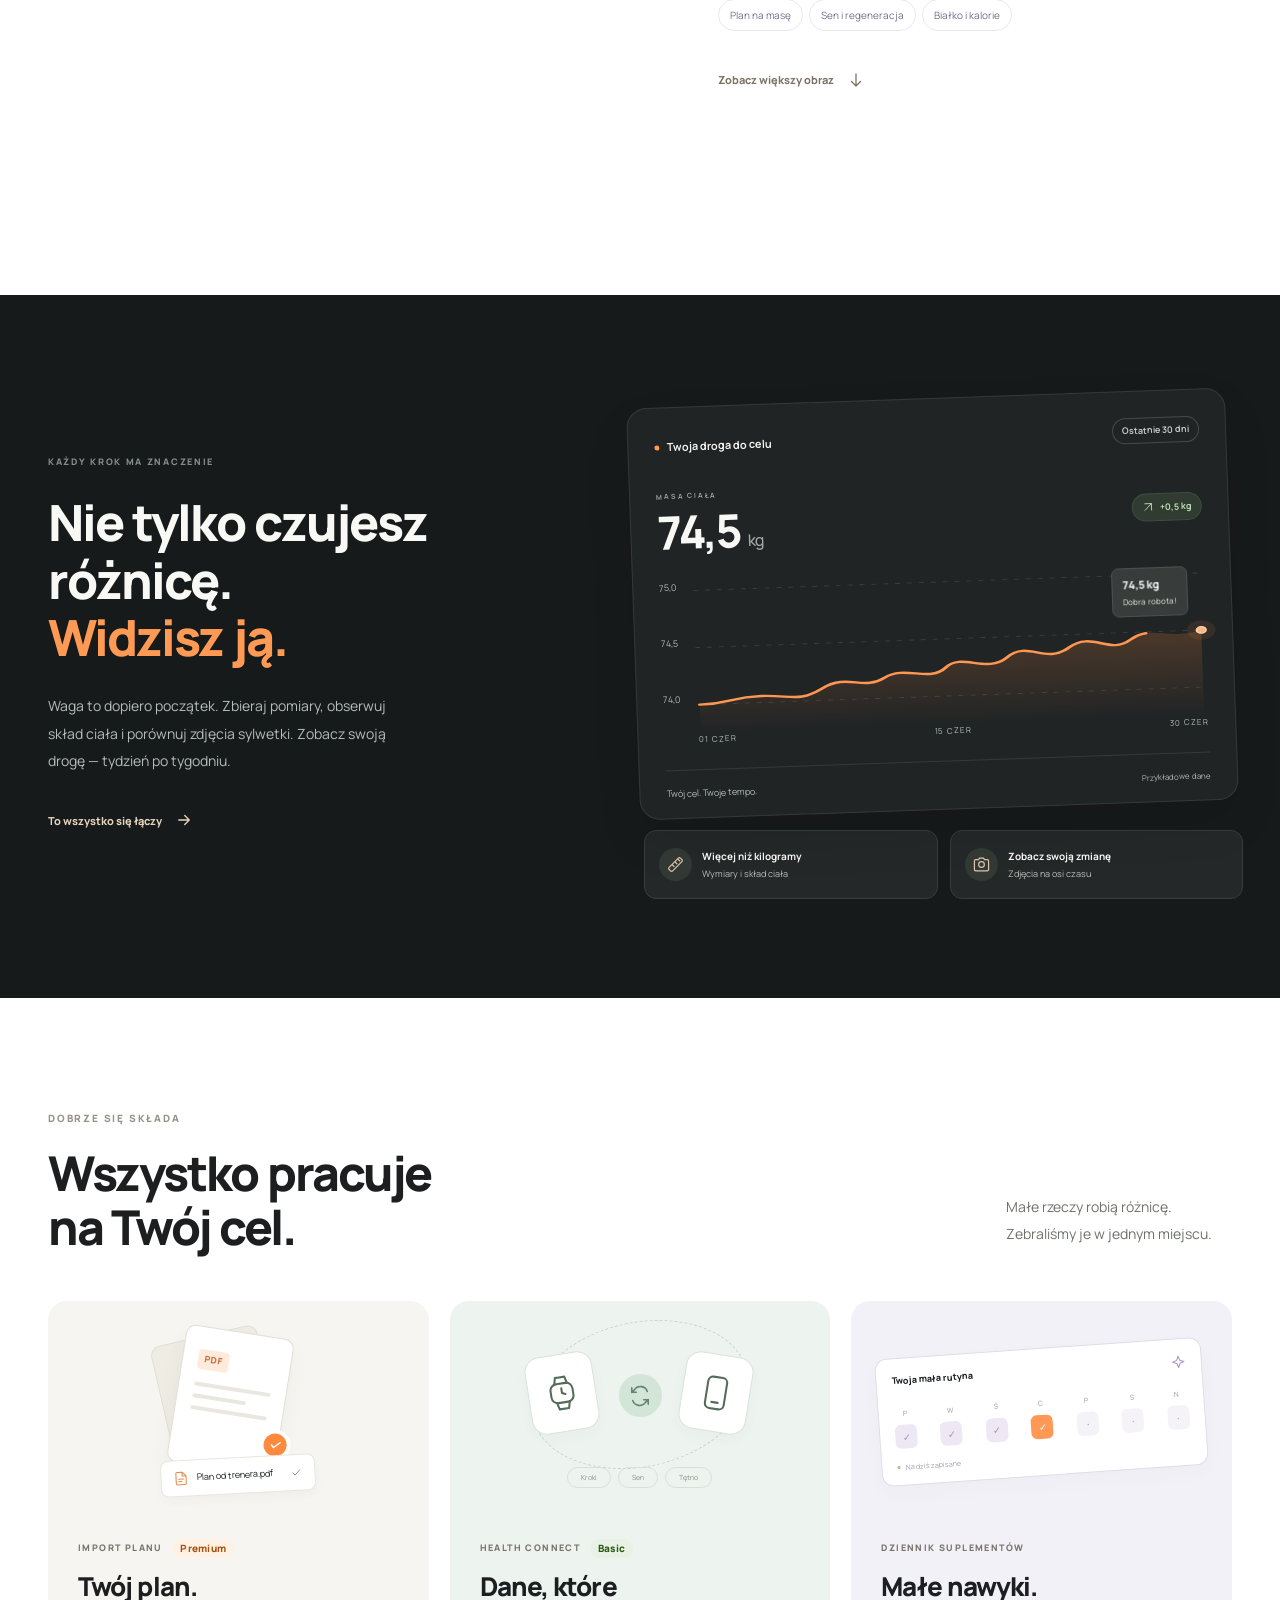
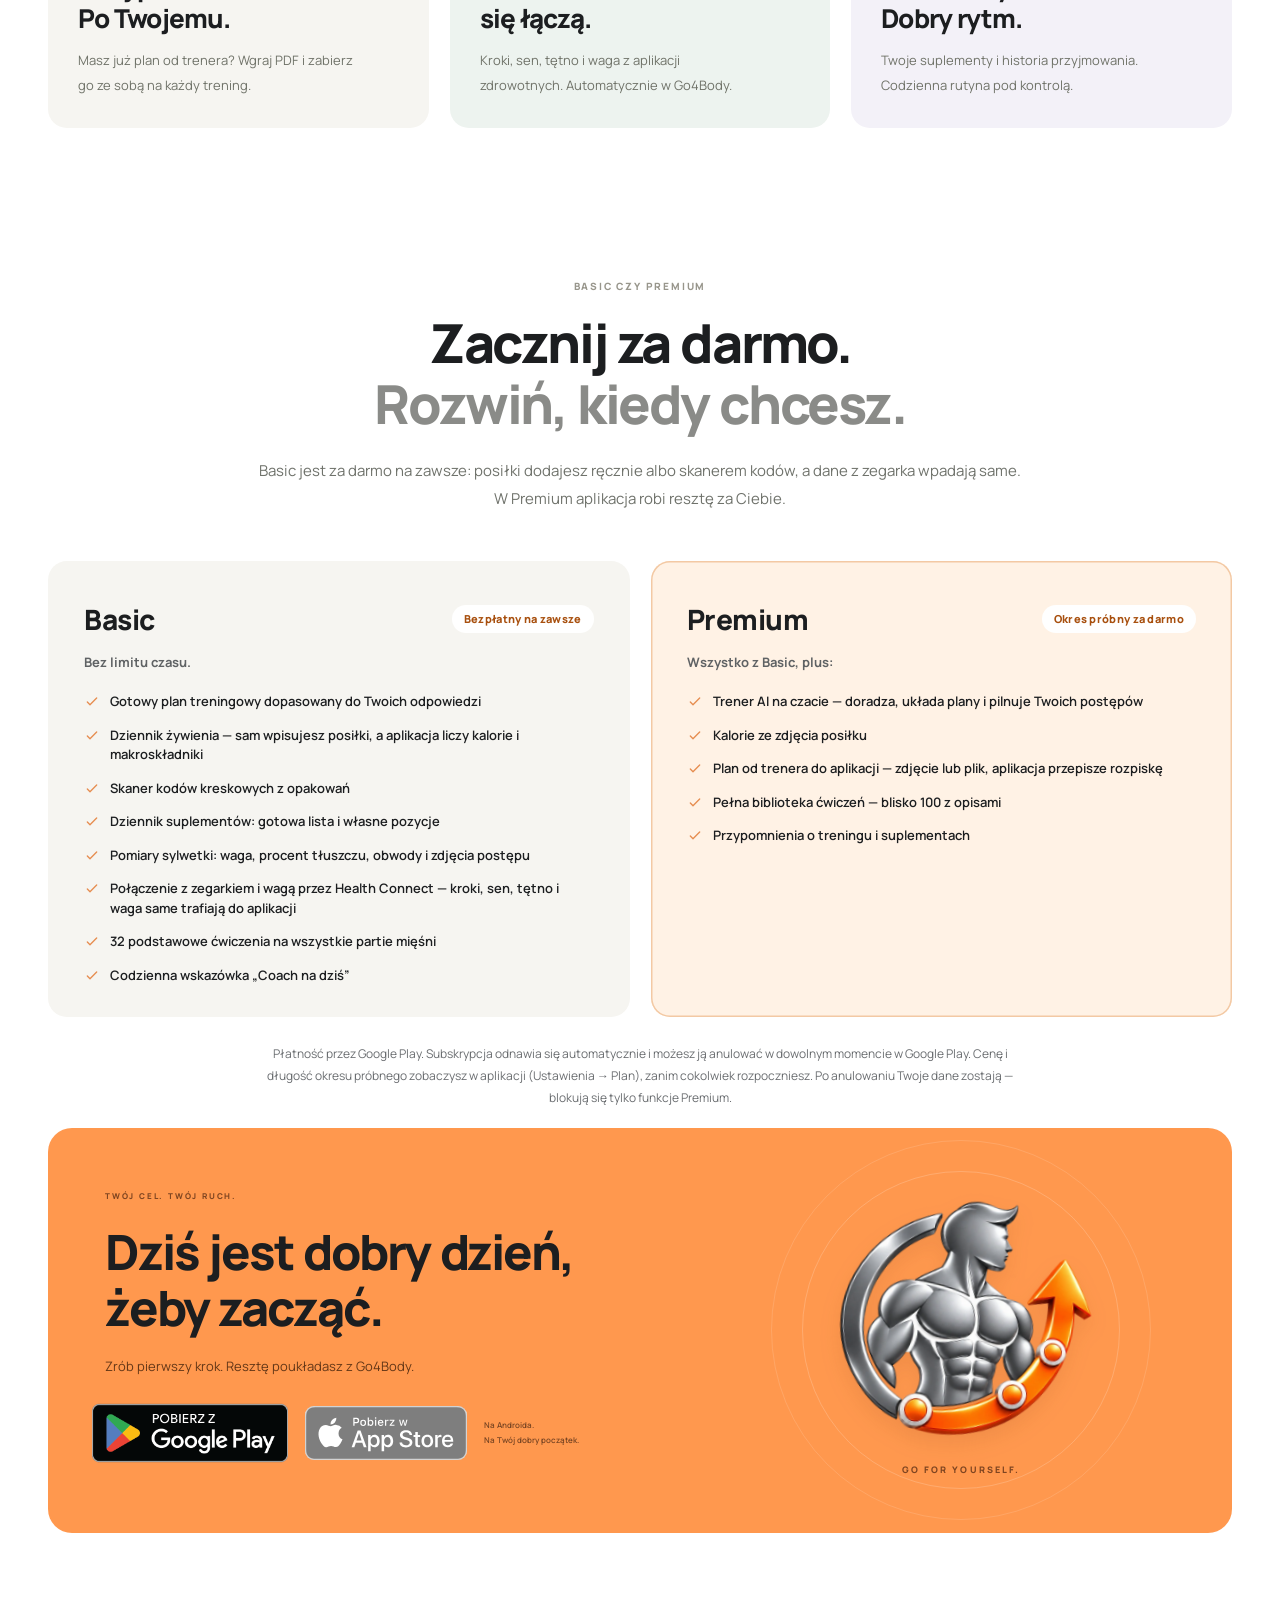
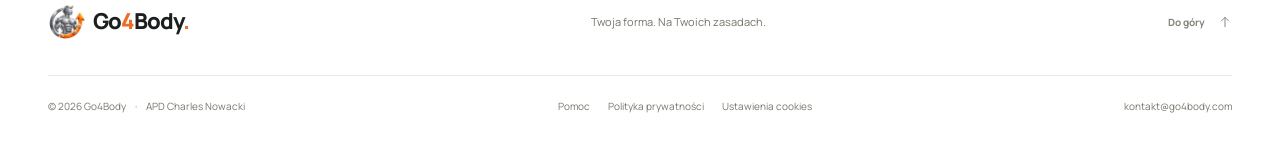
==== commit 11990539: "fix(seo): opisy nie obiecują darmowego trenera AI; tytuł i opis EN zgodne z PL (index.html) Basic je" ====
--- a/index.html
+++ b/index.html
@@ -4,13 +4,13 @@
   <meta charset="utf-8">
   <meta name="viewport" content="width=device-width, initial-scale=1">
   <meta name="theme-color" content="#ff8a3d">
-  <meta name="description" content="Planuj treningi, licz kalorie i monitoruj sylwetkę z trenerem AI. Wszystko w jednej aplikacji fitness na Androida. Zacznij za darmo.">
+  <meta name="description" content="Planuj treningi, licz kalorie i monitoruj sylwetkę w jednej aplikacji fitness na Androida. Basic jest za darmo, trener AI działa w Premium.">
   <link rel="canonical" href="https://go4body.com/">
   <meta property="og:type" content="website">
   <meta property="og:site_name" content="Go4Body">
   <meta property="og:locale" content="pl_PL">
   <meta property="og:title" content="Go4Body – Aplikacja fitness: trening, dieta i trener AI">
-  <meta property="og:description" content="Planuj treningi, licz kalorie i monitoruj sylwetkę z trenerem AI. Wszystko w jednej aplikacji fitness na Androida. Zacznij za darmo.">
+  <meta property="og:description" content="Planuj treningi, licz kalorie i monitoruj sylwetkę w jednej aplikacji fitness na Androida. Basic jest za darmo, trener AI działa w Premium.">
   <meta property="og:url" content="https://go4body.com/">
   <meta property="og:image" content="https://go4body.com/assets/og-image.png">
   <meta property="og:image:width" content="1200">
@@ -18,7 +18,7 @@
   <meta property="og:image:alt" content="Go4Body — trening, dieta i trener AI w jednym miejscu">
   <meta name="twitter:card" content="summary_large_image">
   <meta name="twitter:title" content="Go4Body – Aplikacja fitness: trening, dieta i trener AI">
-  <meta name="twitter:description" content="Planuj treningi, licz kalorie i monitoruj sylwetkę z trenerem AI. Wszystko w jednej aplikacji fitness na Androida. Zacznij za darmo.">
+  <meta name="twitter:description" content="Planuj treningi, licz kalorie i monitoruj sylwetkę w jednej aplikacji fitness na Androida. Basic jest za darmo, trener AI działa w Premium.">
   <meta name="twitter:image" content="https://go4body.com/assets/og-image.png">
   <script type="application/ld+json">
   {
@@ -26,7 +26,7 @@
     "@type": "SoftwareApplication",
     "name": "Go4Body",
     "url": "https://go4body.com/",
-    "description": "Planuj treningi, licz kalorie i monitoruj sylwetkę z trenerem AI. Wszystko w jednej aplikacji fitness na Androida. Zacznij za darmo.",
+    "description": "Planuj treningi, licz kalorie i monitoruj sylwetkę w jednej aplikacji fitness na Androida. Basic jest za darmo, trener AI działa w Premium.",
     "applicationCategory": "HealthApplication",
     "operatingSystem": "Android",
     "inLanguage": [
@@ -237,7 +237,8 @@
               <p class="step-description">Dodaj posiłek, zeskanuj kod lub zrób zdjęcie. Kalorie i makroskładniki spotykają się w jednym, czytelnym podsumowaniu.</p>
               <ul class="check-list">
                 <li><svg class="icon"><use href="#i-check"/></svg> Dzienny bilans kalorii i makro</li>
-                <li><svg class="icon"><use href="#i-check"/></svg> Skanowanie produktów i zdjęcia posiłków <em class="tier">Premium</em></li>
+                <li><svg class="icon"><use href="#i-check"/></svg> Skaner kodów kreskowych z opakowań <em class="tier tier-basic">Basic</em></li>
+                <li><svg class="icon"><use href="#i-check"/></svg> Zdjęcia posiłków <em class="tier">Premium</em></li>
                 <li><svg class="icon"><use href="#i-check"/></svg> Dieta obok Twojego planu treningowego</li>
               </ul>
               <a class="text-link step-next" href="#krok-coach">Masz pytanie? <svg class="icon"><use href="#i-down"/></svg></a>
@@ -333,18 +334,18 @@
       <div class="section-heading centered reveal">
         <p class="eyebrow">BASIC CZY PREMIUM</p>
         <h2 id="plans-title">Zacznij za darmo.<br><span class="muted-heading">Rozwiń, kiedy chcesz.</span></h2>
-        <p>Basic jest za darmo na zawsze: sam wpisujesz posiłki i treningi, a dane z zegarka wpadają same.<br>W Premium aplikacja robi resztę za Ciebie.</p>
+        <p>Basic jest za darmo na zawsze: posiłki dodajesz ręcznie albo skanerem kodów, a dane z zegarka wpadają same.<br>W Premium aplikacja robi resztę za Ciebie.</p>
       </div>
       <div class="plans-grid">
         <article class="plan-card reveal">
           <div class="plan-head"><h3>Basic</h3><span class="plan-tag">Bezpłatny na zawsze</span></div>
           <p class="plan-lead">Bez limitu czasu.</p>
-          <ul class="check-list"><li><svg class="icon"><use href="#i-check"/></svg> Gotowy plan treningowy dopasowany do Twoich odpowiedzi</li><li><svg class="icon"><use href="#i-check"/></svg> Dziennik żywienia — sam wpisujesz posiłki, a aplikacja liczy kalorie i makroskładniki</li><li><svg class="icon"><use href="#i-check"/></svg> Dziennik suplementów: gotowa lista i własne pozycje</li><li><svg class="icon"><use href="#i-check"/></svg> Pomiary sylwetki: waga, procent tłuszczu, obwody i zdjęcia postępu</li><li><svg class="icon"><use href="#i-check"/></svg> Połączenie z zegarkiem i wagą przez Health Connect — kroki, sen, tętno i waga same trafiają do aplikacji</li><li><svg class="icon"><use href="#i-check"/></svg> 32 podstawowe ćwiczenia na wszystkie partie mięśni</li><li><svg class="icon"><use href="#i-check"/></svg> Codzienna wskazówka „Coach na dziś”</li></ul>
+          <ul class="check-list"><li><svg class="icon"><use href="#i-check"/></svg> Gotowy plan treningowy dopasowany do Twoich odpowiedzi</li><li><svg class="icon"><use href="#i-check"/></svg> Dziennik żywienia — sam wpisujesz posiłki, a aplikacja liczy kalorie i makroskładniki</li><li><svg class="icon"><use href="#i-check"/></svg> Skaner kodów kreskowych z opakowań</li><li><svg class="icon"><use href="#i-check"/></svg> Dziennik suplementów: gotowa lista i własne pozycje</li><li><svg class="icon"><use href="#i-check"/></svg> Pomiary sylwetki: waga, procent tłuszczu, obwody i zdjęcia postępu</li><li><svg class="icon"><use href="#i-check"/></svg> Połączenie z zegarkiem i wagą przez Health Connect — kroki, sen, tętno i waga same trafiają do aplikacji</li><li><svg class="icon"><use href="#i-check"/></svg> 32 podstawowe ćwiczenia na wszystkie partie mięśni</li><li><svg class="icon"><use href="#i-check"/></svg> Codzienna wskazówka „Coach na dziś”</li></ul>
         </article>
         <article class="plan-card plan-card-premium reveal">
           <div class="plan-head"><h3>Premium</h3><span class="plan-tag">Okres próbny za darmo</span></div>
           <p class="plan-lead">Wszystko z Basic, plus:</p>
-          <ul class="check-list"><li><svg class="icon"><use href="#i-check"/></svg> Trener AI na czacie — doradza, układa plany i pilnuje Twoich postępów</li><li><svg class="icon"><use href="#i-check"/></svg> Kalorie ze zdjęcia posiłku</li><li><svg class="icon"><use href="#i-check"/></svg> Skaner kodów kreskowych z opakowań</li><li><svg class="icon"><use href="#i-check"/></svg> Plan od trenera do aplikacji — zdjęcie lub plik, aplikacja przepisze rozpiskę</li><li><svg class="icon"><use href="#i-check"/></svg> Pełna biblioteka ćwiczeń — blisko 100 z opisami</li><li><svg class="icon"><use href="#i-check"/></svg> Przypomnienia o treningu i suplementach</li></ul>
+          <ul class="check-list"><li><svg class="icon"><use href="#i-check"/></svg> Trener AI na czacie — doradza, układa plany i pilnuje Twoich postępów</li><li><svg class="icon"><use href="#i-check"/></svg> Kalorie ze zdjęcia posiłku</li><li><svg class="icon"><use href="#i-check"/></svg> Plan od trenera do aplikacji — zdjęcie lub plik, aplikacja przepisze rozpiskę</li><li><svg class="icon"><use href="#i-check"/></svg> Pełna biblioteka ćwiczeń — blisko 100 z opisami</li><li><svg class="icon"><use href="#i-check"/></svg> Przypomnienia o treningu i suplementach</li></ul>
         </article>
       </div>
       <p class="plans-note">Płatność przez Google Play. Subskrypcja odnawia się automatycznie i możesz ją anulować w dowolnym momencie w Google Play. Cenę i długość okresu próbnego zobaczysz w aplikacji (Ustawienia → Plan), zanim cokolwiek rozpoczniesz. Po anulowaniu Twoje dane zostają — blokują się tylko funkcje Premium.</p>
@@ -379,8 +380,8 @@
   (function () {
     // ── Język PL / EN: tłumaczenie tekstów w locie (oryginał polski zostaje w HTML, dla wyszukiwarek) ──
     var EN = {
-  "__title": "Go4Body — Your training. Your pace.",
-  "__description": "Training, nutrition and an AI coach in one place. A ready-made Go4Body plan or your trainer's plan, a product scanner and watch data. The Basic plan is free forever.",
+  "__title": "Go4Body – Fitness app: training, nutrition and AI coach",
+  "__description": "Plan workouts, count calories and monitor your physique in one fitness app for Android. Basic is free, the AI coach works in Premium.",
   "Przejdź do treści": "Skip to content",
   "Aplikacja": "App",
   "Jak to działa": "How it works",
@@ -428,7 +429,7 @@
   "w głowie.": "in your head.",
   "Dodaj posiłek, zeskanuj kod lub zrób zdjęcie. Kalorie i makroskładniki spotykają się w jednym, czytelnym podsumowaniu.": "Add a meal, scan a barcode or take a photo. Calories and macros come together in one clear summary.",
   "Dzienny bilans kalorii i makro": "Daily calorie and macro balance",
-  "Skanowanie produktów i zdjęcia posiłków": "Product scanning and meal photos",
+  "Zdjęcia posiłków": "Meal photos",
   "Dieta obok Twojego planu treningowego": "Nutrition next to your training plan",
   "Masz pytanie?": "Have a question?",
   "TWÓJ TRENER AI": "YOUR AI COACH",
@@ -554,7 +555,7 @@
   "Makro? Wszystko jasne.": "Macros? All clear.",
   "Wsparcie po Twojej stronie.": "Support on your side.",
   "Połączenie z zegarkiem i wagą przez Health Connect — kroki, sen, tętno i waga same trafiają do aplikacji": "Watch and scale connection via Health Connect — steps, sleep, heart rate and weight flow into the app on their own",
-  "Basic jest za darmo na zawsze: sam wpisujesz posiłki i treningi, a dane z zegarka wpadają same.": "Basic is free forever: you log meals and workouts yourself, and watch data flows in on its own.",
+  "Basic jest za darmo na zawsze: posiłki dodajesz ręcznie albo skanerem kodów, a dane z zegarka wpadają same.": "Basic is free forever: you add meals by hand or with the barcode scanner, and watch data flows in on its own.",
   "W Premium aplikacja robi resztę za Ciebie.": "In Premium the app does the rest for you."
 };
     var cur = 'pl', textOrig = new Map(), attrOrig = new Map();
